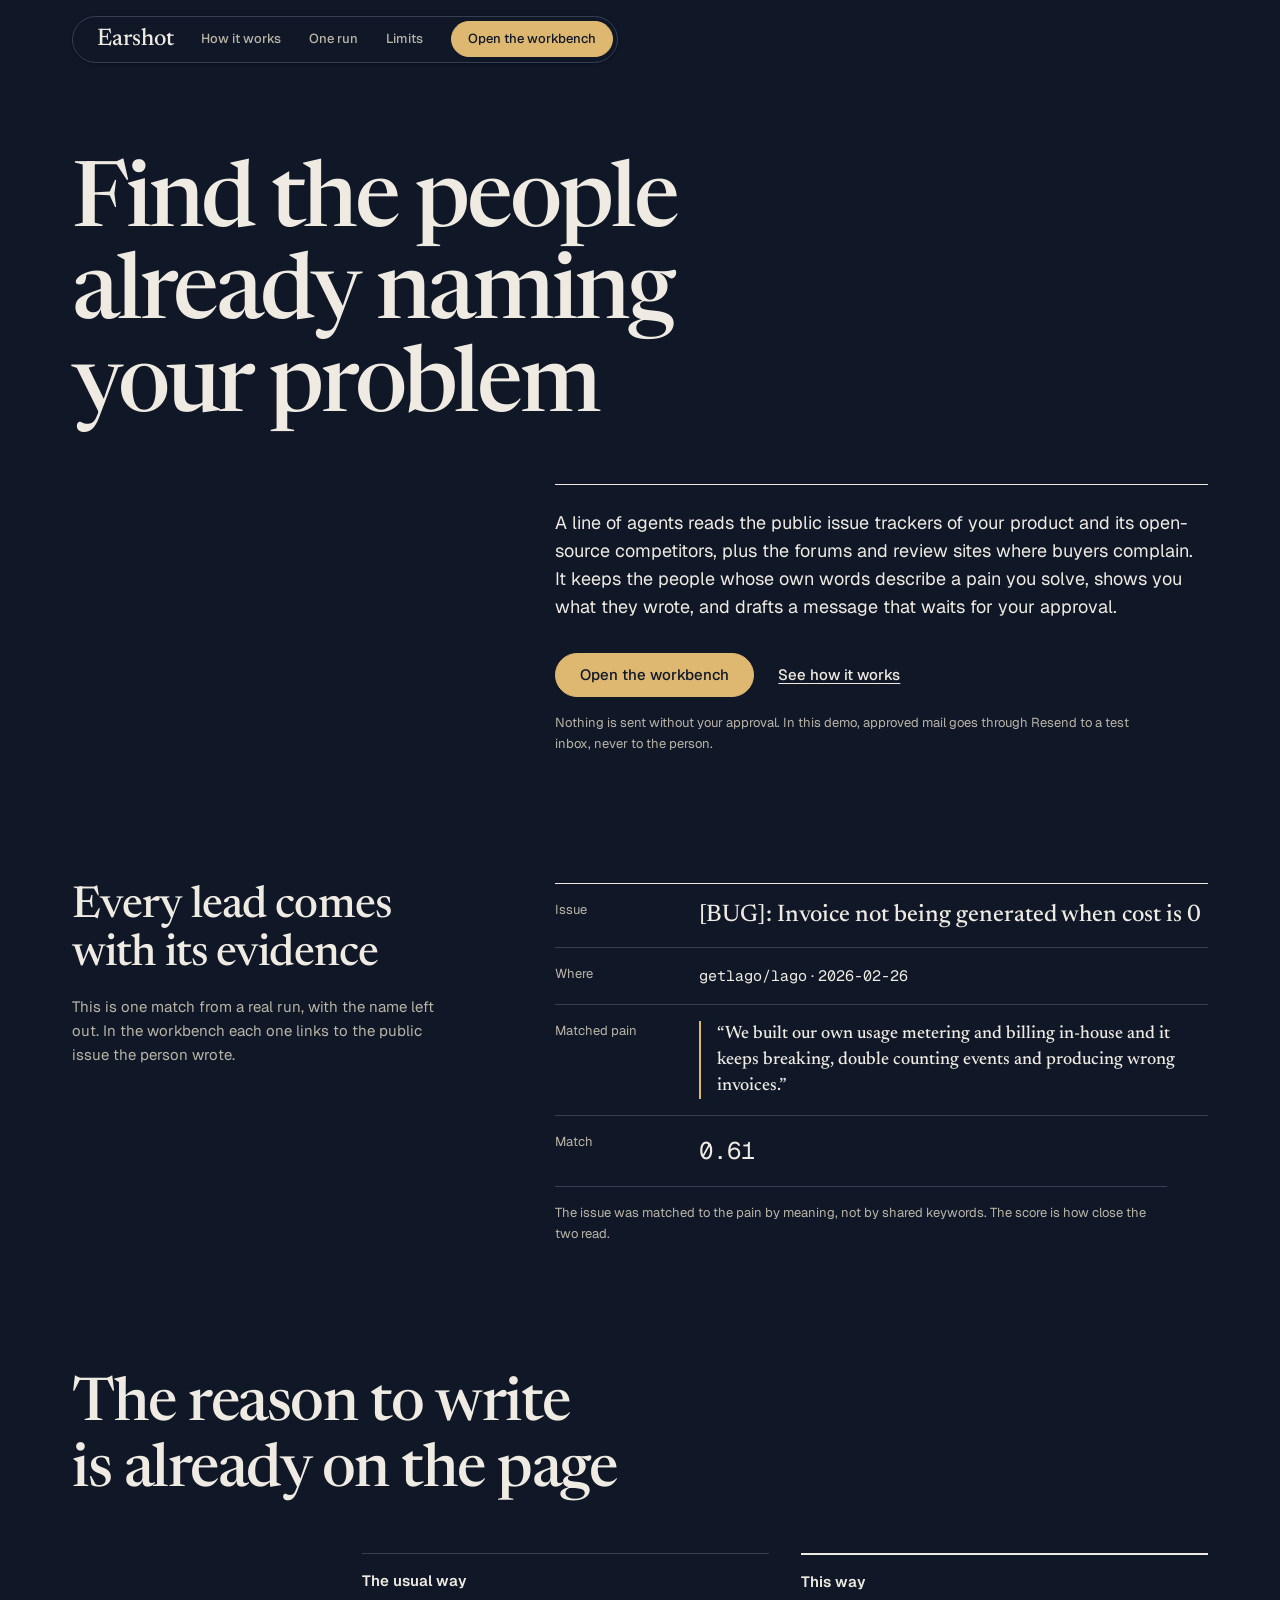
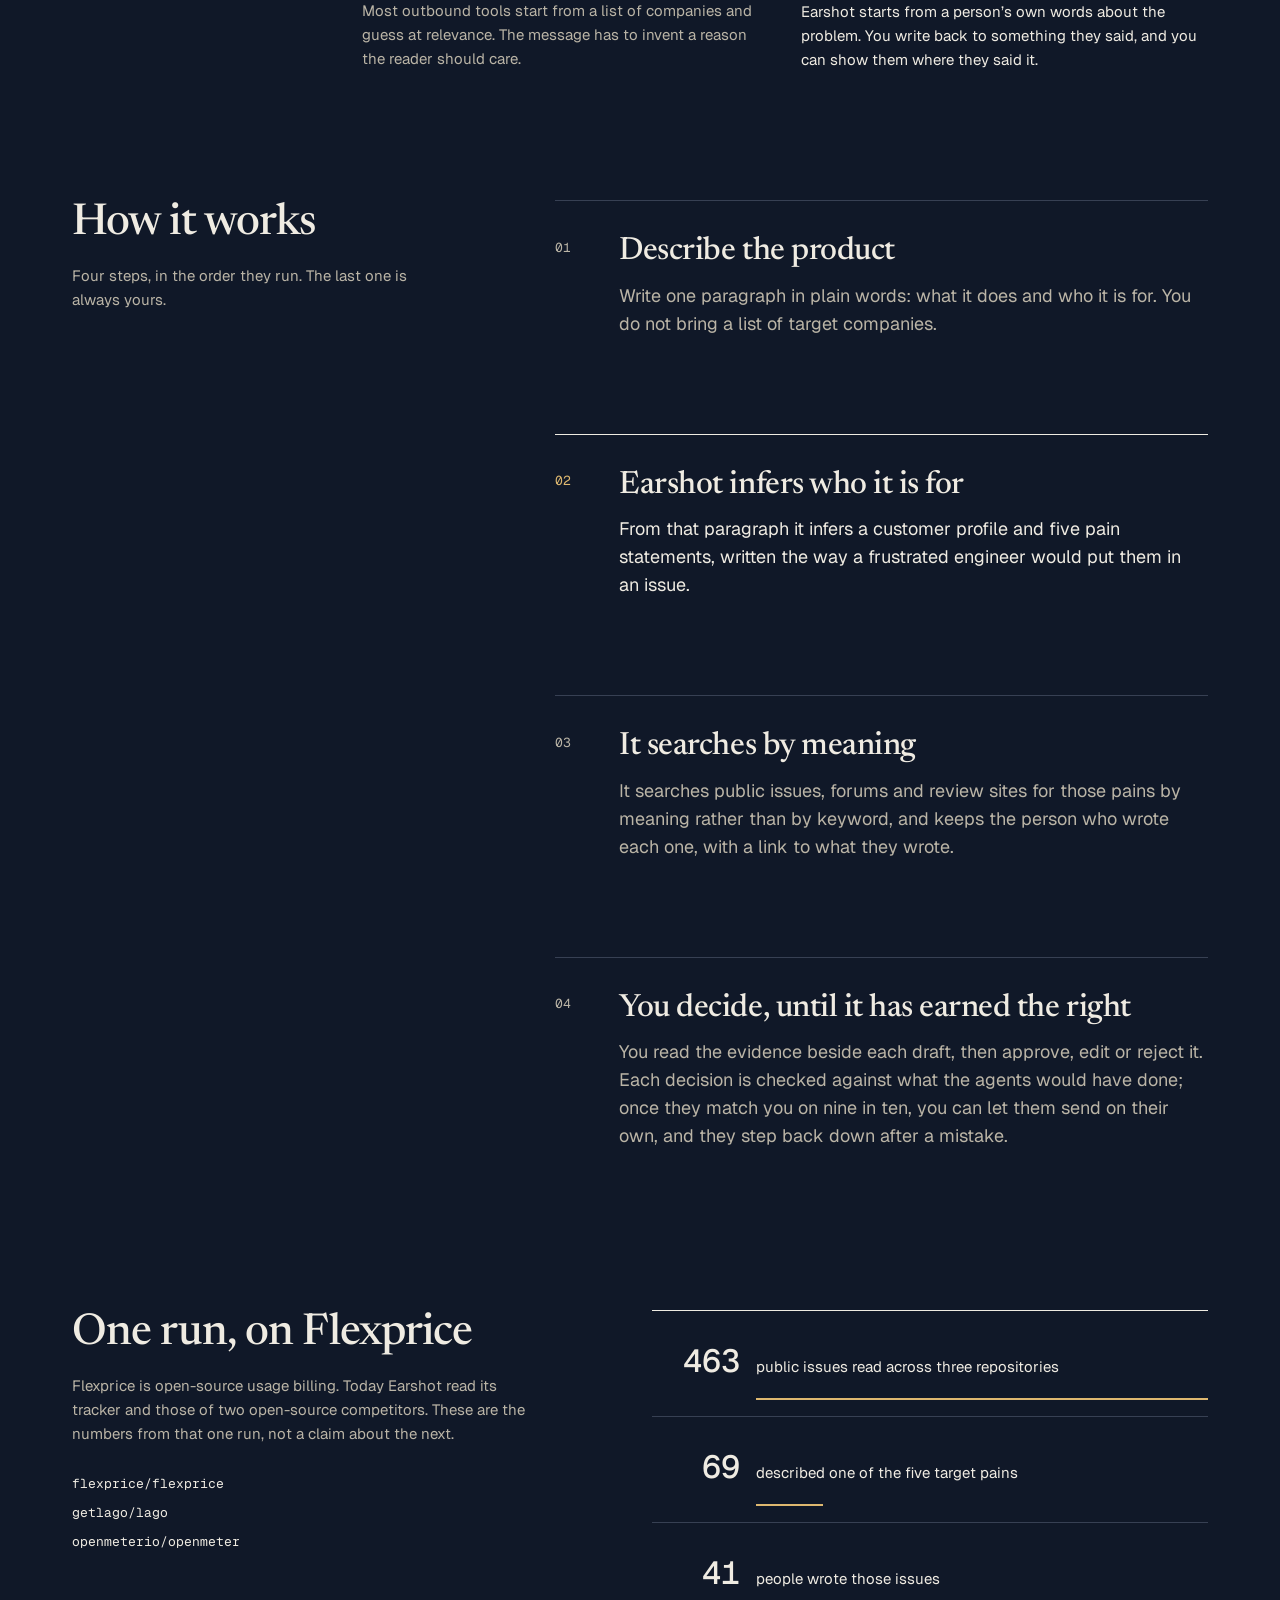
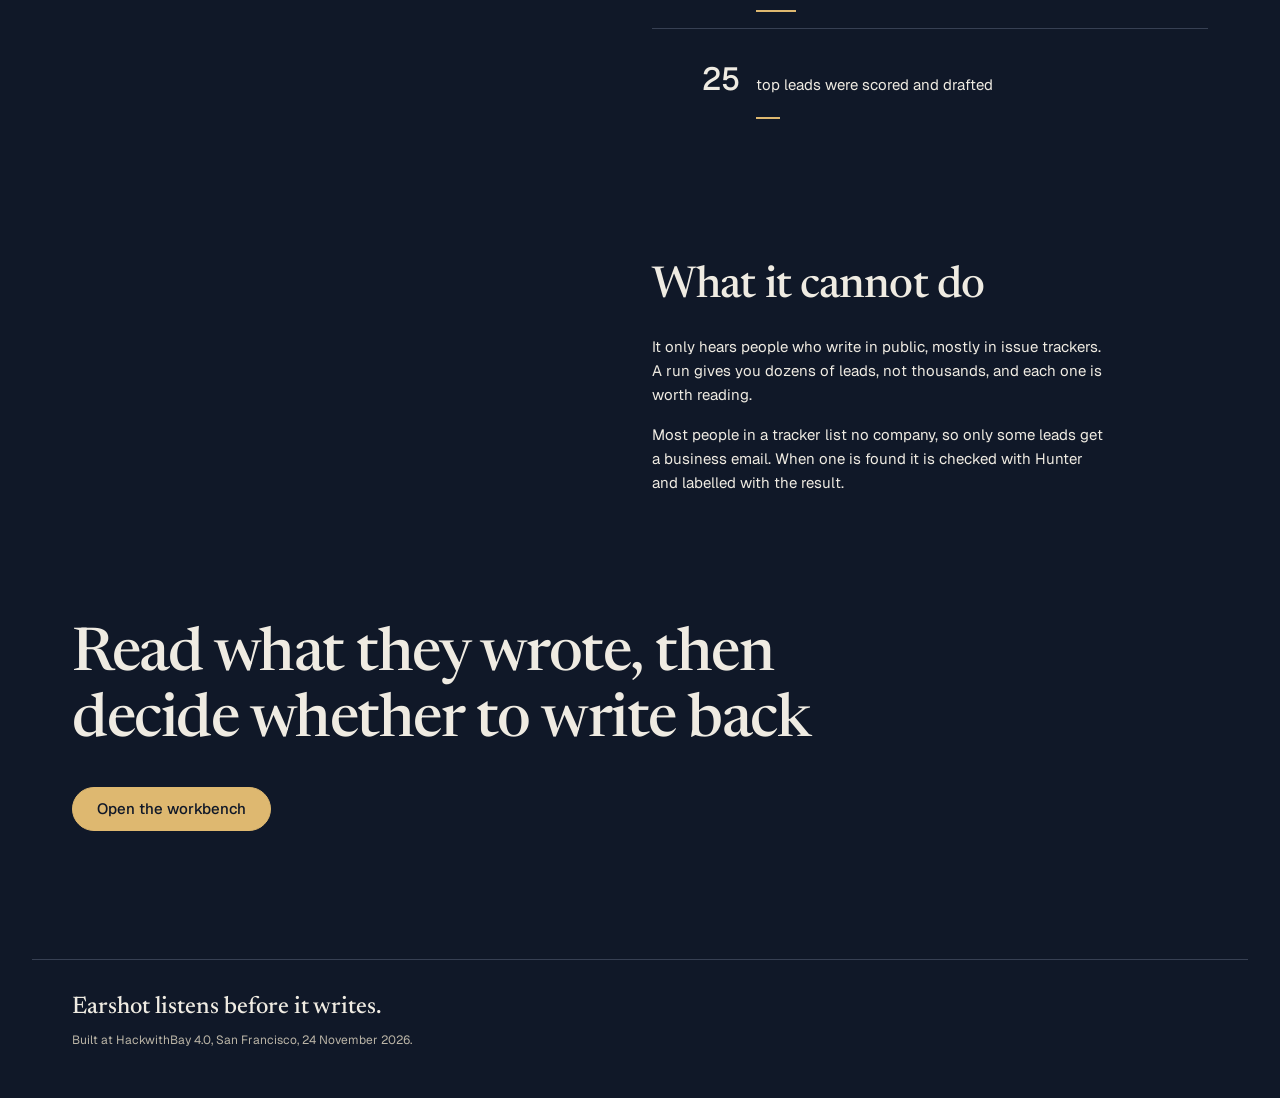
==== static/landing.html @ 787d0334 "Show who the customer is on one screen; let the Planner choose where to listen Home now answers who " ====
<!doctype html>
<html lang="en">
<head>
<meta charset="utf-8">
<meta name="viewport" content="width=device-width, initial-scale=1">
<title>Earshot · outbound that starts from what people wrote</title>
<meta name="description" content="Earshot reads public GitHub issues, forums and review sites, keeps the people describing a pain you solve, and drafts a message you approve.">
<link rel="preconnect" href="https://fonts.googleapis.com">
<link rel="preconnect" href="https://fonts.gstatic.com" crossorigin>
<link href="https://fonts.googleapis.com/css2?family=Geist:wght@400;500;600&family=Geist+Mono:wght@400;500&family=Newsreader:opsz,wght@6..72,500&display=swap" rel="stylesheet">
<link rel="stylesheet" href="/static/landing.css">
<script src="/static/landing.js" defer></script>
</head>
<body>
<a class="skip" href="#main">Skip to content</a>

<header class="nav-wrap">
  <nav class="nav" aria-label="Primary">
    <a class="wordmark" href="#top">Earshot</a>
    <ul class="nav-links">
      <li><a href="#how">How it works</a></li>
      <li><a href="#run">One run</a></li>
      <li><a href="#limits">Limits</a></li>
    </ul>
    <a class="btn btn-small" href="/app">Open the workbench</a>
  </nav>
</header>

<main id="main">
  <section class="hero" id="top" aria-labelledby="hero-title">
    <h1 id="hero-title">Find the people already naming your problem</h1>
    <div class="hero-body">
      <p class="lead">A line of agents reads the public issue trackers of your product and its open-source competitors, plus the forums and review sites where buyers complain. It keeps the people whose own words describe a pain you solve, shows you what they wrote, and drafts a message that waits for your approval.</p>
      <div class="hero-actions">
        <a class="btn" href="/app">Open the workbench</a>
        <a class="text-link" href="#how">See how it works</a>
      </div>
      <p class="fine">Nothing is sent without your approval. In this demo, approved mail goes through Resend to a test inbox, never to the person.</p>
      <p class="live" hidden><span class="live-dot" aria-hidden="true"></span><span class="live-label">Live from the workbench</span><span class="live-text"></span></p>
    </div>
  </section>

  <section class="specimen" aria-labelledby="specimen-title">
    <div class="specimen-intro">
      <h2 id="specimen-title">Every lead comes with its evidence</h2>
      <p>This is one match from a real run, with the name left out. In the workbench each one links to the public issue the person wrote.</p>
    </div>
    <figure class="evidence">
      <dl>
        <div class="ev-row">
          <dt>Issue</dt>
          <dd class="ev-title">[BUG]: Invoice not being generated when cost is 0</dd>
        </div>
        <div class="ev-row">
          <dt>Where</dt>
          <dd><span class="mono">getlago/lago</span> · <time class="mono" datetime="2026-02-26">2026-02-26</time></dd>
        </div>
        <div class="ev-row">
          <dt>Matched pain</dt>
          <dd><blockquote class="pain">“We built our own usage metering and billing in-house and it keeps breaking, double counting events and producing wrong invoices.”</blockquote></dd>
        </div>
        <div class="ev-row">
          <dt>Match</dt>
          <dd><span class="mono score">0.61</span></dd>
        </div>
      </dl>
      <figcaption>The issue was matched to the pain by meaning, not by shared keywords. The score is how close the two read.</figcaption>
    </figure>
  </section>

  <section class="why" aria-labelledby="why-title">
    <h2 id="why-title">The reason to write is already on the page</h2>
    <div class="contrast">
      <div class="contrast-item">
        <h3>The usual way</h3>
        <p>Most outbound tools start from a list of companies and guess at relevance. The message has to invent a reason the reader should care.</p>
      </div>
      <div class="contrast-item is-ours">
        <h3>This way</h3>
        <p>Earshot starts from a person’s own words about the problem. You write back to something they said, and you can show them where they said it.</p>
      </div>
    </div>
  </section>

  <section class="how" id="how" aria-labelledby="how-title">
    <div class="how-head">
      <h2 id="how-title">How it works</h2>
      <p>Four steps, in the order they run. The last one is always yours.</p>
    </div>
    <ol class="steps">
      <li class="step">
        <span class="step-num mono">01</span>
        <h3>Describe the product</h3>
        <p>Write one paragraph in plain words: what it does and who it is for. You do not bring a list of target companies.</p>
      </li>
      <li class="step">
        <span class="step-num mono">02</span>
        <h3>Earshot infers who it is for</h3>
        <p>From that paragraph it infers a customer profile and five pain statements, written the way a frustrated engineer would put them in an issue.</p>
      </li>
      <li class="step">
        <span class="step-num mono">03</span>
        <h3>It searches by meaning</h3>
        <p>It searches public issues, forums and review sites for those pains by meaning rather than by keyword, and keeps the person who wrote each one, with a link to what they wrote.</p>
      </li>
      <li class="step">
        <span class="step-num mono">04</span>
        <h3>You decide, until it has earned the right</h3>
        <p>You read the evidence beside each draft, then approve, edit or reject it. Each decision is checked against what the agents would have done; once they match you on nine in ten, you can let them send on their own, and they step back down after a mistake.</p>
      </li>
    </ol>
  </section>

  <section class="run" id="run" aria-labelledby="run-title">
    <div class="run-head">
      <h2 id="run-title">One run, on Flexprice</h2>
      <p>Flexprice is open-source usage billing. Today Earshot read its tracker and those of two open-source competitors. These are the numbers from that one run, not a claim about the next.</p>
      <ul class="repos mono" aria-label="Repositories read">
        <li>flexprice/flexprice</li>
        <li>getlago/lago</li>
        <li>openmeterio/openmeter</li>
      </ul>
    </div>
    <ol class="ledger">
      <li style="--share: 1">
        <span class="ledger-n mono">463</span>
        <span class="ledger-what">public issues read across three repositories</span>
        <span class="ledger-bar" aria-hidden="true"></span>
      </li>
      <li style="--share: 0.149">
        <span class="ledger-n mono">69</span>
        <span class="ledger-what">described one of the five target pains</span>
        <span class="ledger-bar" aria-hidden="true"></span>
      </li>
      <li style="--share: 0.0886">
        <span class="ledger-n mono">41</span>
        <span class="ledger-what">people wrote those issues</span>
        <span class="ledger-bar" aria-hidden="true"></span>
      </li>
      <li style="--share: 0.054">
        <span class="ledger-n mono">25</span>
        <span class="ledger-what">top leads were scored and drafted</span>
        <span class="ledger-bar" aria-hidden="true"></span>
      </li>
    </ol>
  </section>

  <section class="limits" id="limits" aria-labelledby="limits-title">
    <h2 id="limits-title">What it cannot do</h2>
    <div class="limits-body">
      <p>It only hears people who write in public, mostly in issue trackers. A run gives you dozens of leads, not thousands, and each one is worth reading.</p>
      <p>Most people in a tracker list no company, so only some leads get a business email. When one is found it is checked with Hunter and labelled with the result.</p>
    </div>
  </section>

  <section class="close" aria-labelledby="close-title">
    <h2 id="close-title">Read what they wrote, then decide whether to write back</h2>
    <a class="btn" href="/app">Open the workbench</a>
  </section>
</main>

<footer class="foot">
  <p class="foot-line">Earshot listens before it writes.</p>
  <p class="foot-small">Built at HackwithBay 4.0, San Francisco, <time datetime="2026-11-24">24 November 2026</time>.</p>
</footer>
</body>
</html>
---- static/landing.css ----
/* Hallmark · macrostructure: Long Document · tone: editorial-utilitarian · theme: custom (see tokens.css) · nav: N5 floating pill · footer: Ft5 statement */
@import url("tokens.css");

/* Landing-only values that tokens.css does not define */
:root {
  --text-display: clamp(2.5rem, 1.35rem + 5.4vw, 5.75rem);
  --text-3xl: clamp(1.75rem, 1.25rem + 2.2vw, 2.75rem);
  --text-4xl: clamp(2rem, 1.3rem + 3.2vw, 3.75rem);
  --space-16: 4rem;
  --space-24: 6rem;
  --space-32: 8rem;
  --gutter: clamp(1rem, 0.5rem + 2.5vw, 2.5rem);
  --page-max: 76rem;
  --measure: 68ch;
  --nav-offset: 5.5rem;
}

*, *::before, *::after { box-sizing: border-box; }
html, body { overflow-x: clip; }
html { scrollbar-color: var(--color-control) var(--color-paper); }
@media (prefers-reduced-motion: no-preference) { html { scroll-behavior: smooth; } }
body {
  margin: 0;
  background: var(--color-paper);
  color: var(--color-ink);
  font: 400 var(--text-base)/1.6 var(--font-body);
  caret-color: var(--color-accent);
  -webkit-font-smoothing: antialiased;
}
::selection { background: var(--color-gold); color: var(--color-on-accent); }
:focus-visible { outline: 2px solid var(--color-focus); outline-offset: 3px; }
h1, h2, h3, p, ul, ol, dl, dd, figure, blockquote { margin: 0; }
ul, ol { padding: 0; list-style: none; }
h1, h2, h3 { font-weight: 500; font-style: normal; overflow-wrap: break-word; text-wrap: balance; }
p { max-width: var(--measure); text-wrap: pretty; }
a { color: inherit; text-underline-offset: 0.2em; text-decoration-thickness: 1px; }
a:hover { text-decoration-thickness: 2px; }
.mono { font-family: var(--font-mono); font-variant-numeric: tabular-nums; }
section[id] { scroll-margin-top: var(--nav-offset); }

.skip {
  position: absolute; left: var(--gutter); top: -10rem; z-index: 10;
  padding: var(--space-2) var(--space-4); background: var(--color-ink); color: var(--color-paper);
  border-radius: var(--radius-pill); text-decoration: none; font-size: var(--text-sm);
}
.skip:focus { top: var(--space-4); }

/* Buttons */
.btn {
  display: inline-flex; align-items: center; justify-content: center;
  min-height: 2.75rem; padding: 0 var(--space-6);
  border: 1px solid var(--color-accent); border-radius: var(--radius-pill);
  background: var(--color-accent); color: var(--color-on-accent);
  font-size: var(--text-base); font-weight: 500; text-decoration: none; white-space: nowrap;
  transition: background-color var(--dur-short) var(--ease-out), border-color var(--dur-short) var(--ease-out);
}
.btn:hover { background: var(--color-accent-strong); border-color: var(--color-accent-strong); }
.btn-small { min-height: 2.25rem; padding: 0 var(--space-4); font-size: var(--text-sm); }
.text-link { font-weight: 500; white-space: nowrap; }

/* Navigation: floating pill */
.nav-wrap {
  position: sticky; top: var(--space-4); z-index: 5;
  max-width: var(--page-max); margin: var(--space-4) auto 0; padding: 0 var(--gutter);
}
.nav {
  display: inline-flex; align-items: center; gap: var(--space-4); max-width: 100%;
  padding: var(--space-1) var(--space-1) var(--space-1) var(--space-6);
  background: var(--color-paper); border: 1px solid var(--color-rule); border-radius: var(--radius-pill);
  box-shadow: 0 1px 3px var(--color-shadow);
}
.wordmark { font: 500 var(--text-xl)/1 var(--font-display); letter-spacing: -0.01em; text-decoration: none; white-space: nowrap; }
.nav-links { display: flex; gap: var(--space-1); }
.nav-links a {
  display: block; padding: var(--space-2) var(--space-3); border-radius: var(--radius-pill);
  font-size: var(--text-sm); font-weight: 500; color: var(--color-muted); text-decoration: none; white-space: nowrap;
  transition: background-color var(--dur-short) var(--ease-out), color var(--dur-short) var(--ease-out);
}
.nav-links a:hover { background: var(--color-paper-2); color: var(--color-ink); }

/* Page grid */
main > section {
  display: grid; grid-template-columns: repeat(12, minmax(0, 1fr)); column-gap: var(--space-6);
  max-width: var(--page-max); margin: 0 auto; padding: var(--space-32) var(--gutter) 0;
}
main > section > * { grid-column: 1 / -1; min-width: 0; }
h2 { font-family: var(--font-display); font-size: var(--text-3xl); line-height: 1.1; letter-spacing: -0.02em; }
h3 { font: 600 var(--text-base)/1.4 var(--font-body); }

/* 1. Hero: headline on the left, body pushed right underneath */
.hero { padding-top: var(--space-24); }
.hero h1 {
  grid-column: 1 / 11;
  font-family: var(--font-display); font-size: var(--text-display); line-height: 1.02; letter-spacing: -0.035em;
  max-width: 14ch;
}
.hero-body { grid-column: 6 / 13; margin-top: var(--space-12); padding-top: var(--space-6); border-top: 1px solid var(--color-ink); }
.lead { font-size: var(--text-lg); line-height: 1.55; }
.hero-actions { display: flex; flex-wrap: wrap; align-items: center; gap: var(--space-4) var(--space-6); margin-top: var(--space-8); }
.fine { margin-top: var(--space-4); font-size: var(--text-sm); color: var(--color-muted); }
/* A one-line pulse from the real workbench: the agents are working whether or not you are watching. */
.live { display: flex; flex-wrap: wrap; align-items: baseline; gap: var(--space-1) var(--space-3); margin-top: var(--space-6); padding-top: var(--space-4); border-top: 1px solid var(--color-rule); font: 400 var(--text-sm)/1.5 var(--font-mono); color: var(--color-muted); }
.live[hidden] { display: none; }
.live-dot { align-self: center; width: 0.5rem; height: 0.5rem; border-radius: 50%; background: var(--color-good); }
.live-label { color: var(--color-ink); }
.live-text { min-width: 0; transition: opacity 0.4s ease; }
.live-text.is-out { opacity: 0; }
@keyframes live-pulse { 50% { opacity: 0.35; transform: scale(0.8); } }
@media (prefers-reduced-motion: reduce) { .live-dot { animation: none; } }

/* 2. Specimen: narrow intro, evidence laid out as a labelled record */
.specimen-intro { grid-column: 1 / 5; }
.specimen-intro p { margin-top: var(--space-4); color: var(--color-muted); }
.evidence { grid-column: 6 / 13; }
.ev-row {
  display: grid; grid-template-columns: 8rem minmax(0, 1fr); gap: var(--space-4);
  padding: var(--space-4) 0; border-top: 1px solid var(--color-rule);
}
.ev-row:first-child { border-top-color: var(--color-ink); }
.ev-row dt { font-size: var(--text-sm); color: var(--color-muted); }
.ev-row dd { overflow-wrap: anywhere; }
.ev-title { font: 500 var(--text-xl)/1.3 var(--font-display); }
.pain { font: 500 var(--text-lg)/1.45 var(--font-display); padding-left: var(--space-4); border-left: 2px solid var(--color-gold); }
.score { font-size: var(--text-xl); }
.evidence figcaption { padding-top: var(--space-4); border-top: 1px solid var(--color-rule); font-size: var(--text-sm); color: var(--color-muted); max-width: var(--measure); }

/* 3. Why: wide statement, then a two-way contrast set off to the right */
.why h2 { grid-column: 1 / 10; font-size: var(--text-4xl); letter-spacing: -0.025em; }
.contrast { grid-column: 4 / 13; display: grid; grid-template-columns: repeat(2, minmax(0, 1fr)); gap: var(--space-8); margin-top: var(--space-12); }
.contrast-item { padding-top: var(--space-4); border-top: 1px solid var(--color-rule); }
.contrast-item p { margin-top: var(--space-2); color: var(--color-muted); }
.contrast-item.is-ours { border-top: 2px solid var(--color-ink); }
.contrast-item.is-ours p { color: var(--color-ink); }

/* 4. How: sticky heading on the left, steps scroll past on the right */
.how-head { grid-column: 1 / 5; align-self: start; position: sticky; top: calc(var(--nav-offset) + var(--space-8)); }
.how-head p { margin-top: var(--space-4); color: var(--color-muted); }
.steps { grid-column: 6 / 13; }
.step {
  display: grid; grid-template-columns: 3rem minmax(0, 1fr); column-gap: var(--space-4);
  padding: var(--space-8) 0 var(--space-24); border-top: 1px solid var(--color-rule);
  transition: border-color var(--dur) var(--ease-out);
}
.step:last-child { padding-bottom: var(--space-8); }
.step-num { grid-row: 1 / span 2; padding-top: 0.35em; font-size: var(--text-sm); color: var(--color-muted); transition: color var(--dur) var(--ease-out); }
.step h3 { font-family: var(--font-display); font-size: var(--text-2xl); font-weight: 500; line-height: 1.15; letter-spacing: -0.015em; }
.step p { margin-top: var(--space-3); font-size: var(--text-lg); line-height: 1.55; transition: color var(--dur) var(--ease-out); }
/* Only once landing.js runs: dim the others and mark the step in view */
.js .step p { color: var(--color-muted); }
.js .step[aria-current="step"] { border-top-color: var(--color-ink); }
.js .step[aria-current="step"] .step-num { color: var(--color-accent); }
.js .step[aria-current="step"] p { color: var(--color-ink); }

/* 5. Run: a descending ledger with proportional hairlines */
.run-head { grid-column: 1 / 6; }
.run-head p { margin-top: var(--space-4); color: var(--color-muted); }
.repos { margin-top: var(--space-6); font-size: var(--text-sm); }
.repos li { padding: var(--space-1) 0; overflow-wrap: anywhere; }
.ledger { grid-column: 7 / 13; }
.ledger li {
  display: grid; grid-template-columns: 5.5rem minmax(0, 1fr); column-gap: var(--space-4); align-items: baseline;
  padding: var(--space-6) 0 var(--space-4); border-top: 1px solid var(--color-rule);
}
.ledger li:first-child { border-top-color: var(--color-ink); }
.ledger-n { font-size: var(--text-2xl); font-weight: 500; text-align: right; }
.ledger-what { color: var(--color-ink); }
.ledger-bar {
  grid-column: 2; margin-top: var(--space-3); height: 2px; min-width: 2px;
  width: calc(var(--share) * 100%); background: var(--color-accent);
}

/* 6. Limits: switched to the right-hand side */
.limits h2 { grid-column: 7 / 13; }
.limits-body { grid-column: 7 / 12; margin-top: var(--space-6); }
.limits-body p + p { margin-top: var(--space-4); }

/* 7. Close */
.close { padding-bottom: var(--space-32); }
.close h2 { grid-column: 1 / 10; font-size: var(--text-4xl); letter-spacing: -0.025em; }
.close .btn { grid-column: 1 / -1; justify-self: start; margin-top: var(--space-8); }

/* Footer: one statement, one line of small text */
.foot {
  max-width: var(--page-max); margin: 0 auto; padding: var(--space-8) var(--gutter) var(--space-12);
  border-top: 1px solid var(--color-rule);
}
.foot-line { font: 500 var(--text-xl)/1.3 var(--font-display); }
.foot-small { margin-top: var(--space-2); font-size: var(--text-xs); color: var(--color-muted); }

@media (max-width: 60rem) {
  main > section { padding-top: var(--space-24); }
  .hero h1 { grid-column: 1 / -1; }
  .hero-body { grid-column: 3 / -1; }
  .specimen-intro, .evidence, .run-head, .ledger, .how-head, .steps,
  .why h2, .contrast, .limits h2, .limits-body, .close h2 { grid-column: 1 / -1; }
  .evidence, .ledger { margin-top: var(--space-8); }
  .how-head { position: static; margin-bottom: var(--space-8); }
  .step { padding-bottom: var(--space-12); }
  .limits h2, .limits-body { padding-left: 25%; }
}
@media (max-width: 40rem) {
  .nav-links { display: none; }
  .nav { gap: var(--space-3); padding-left: var(--space-4); }
  .wordmark { font-size: var(--text-lg); }
  main > section { padding-top: var(--space-16); }
  .hero { padding-top: var(--space-12); }
  .hero-body { grid-column: 1 / -1; }
  .contrast { grid-template-columns: minmax(0, 1fr); gap: var(--space-6); }
  .ev-row { grid-template-columns: minmax(0, 1fr); gap: var(--space-1); }
  .ledger li { grid-template-columns: 3.5rem minmax(0, 1fr); }
  .ledger-n { font-size: var(--text-xl); }
  .step { grid-template-columns: 2.25rem minmax(0, 1fr); column-gap: var(--space-3); }
  .step h3 { font-size: var(--text-xl); }
  .limits h2, .limits-body { padding-left: 0; }
}
@media (prefers-reduced-motion: reduce) {
  *, *::before, *::after { animation-duration: 0.01ms !important; transition-duration: 0.01ms !important; }
}
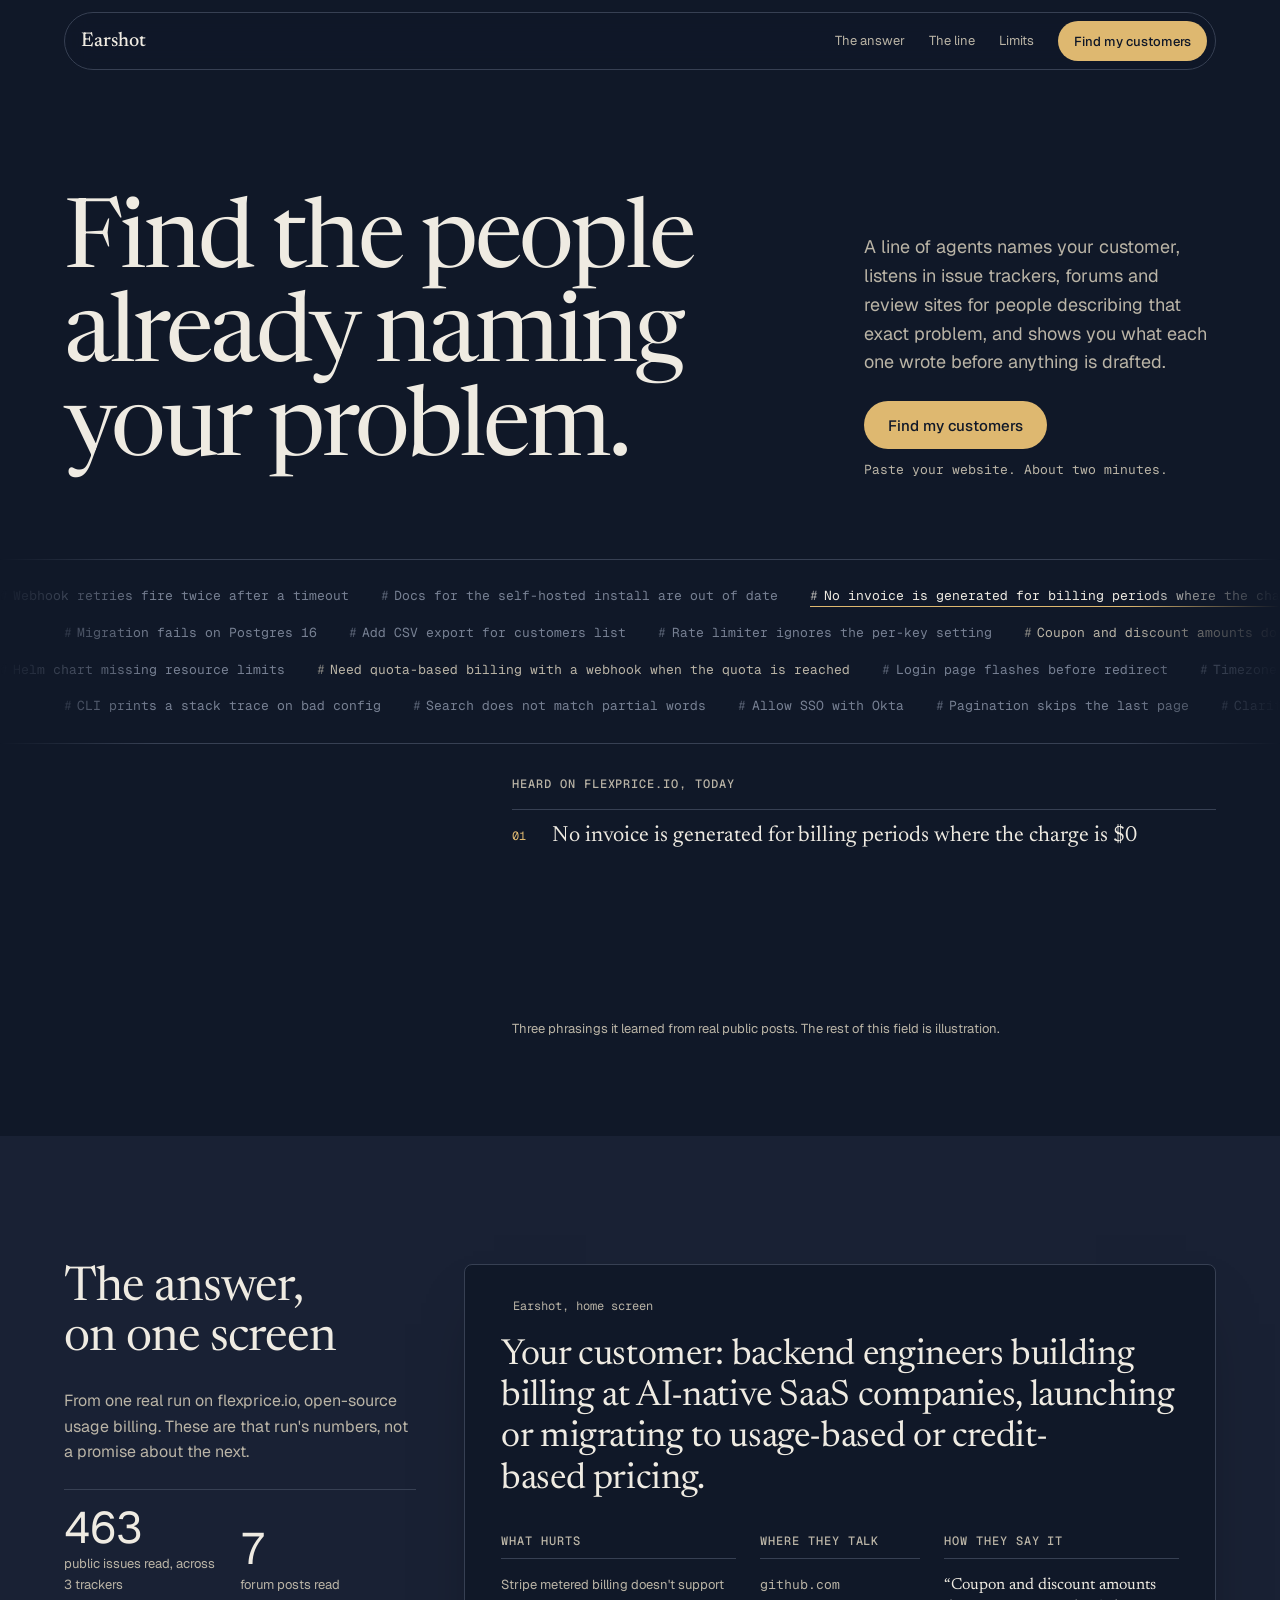
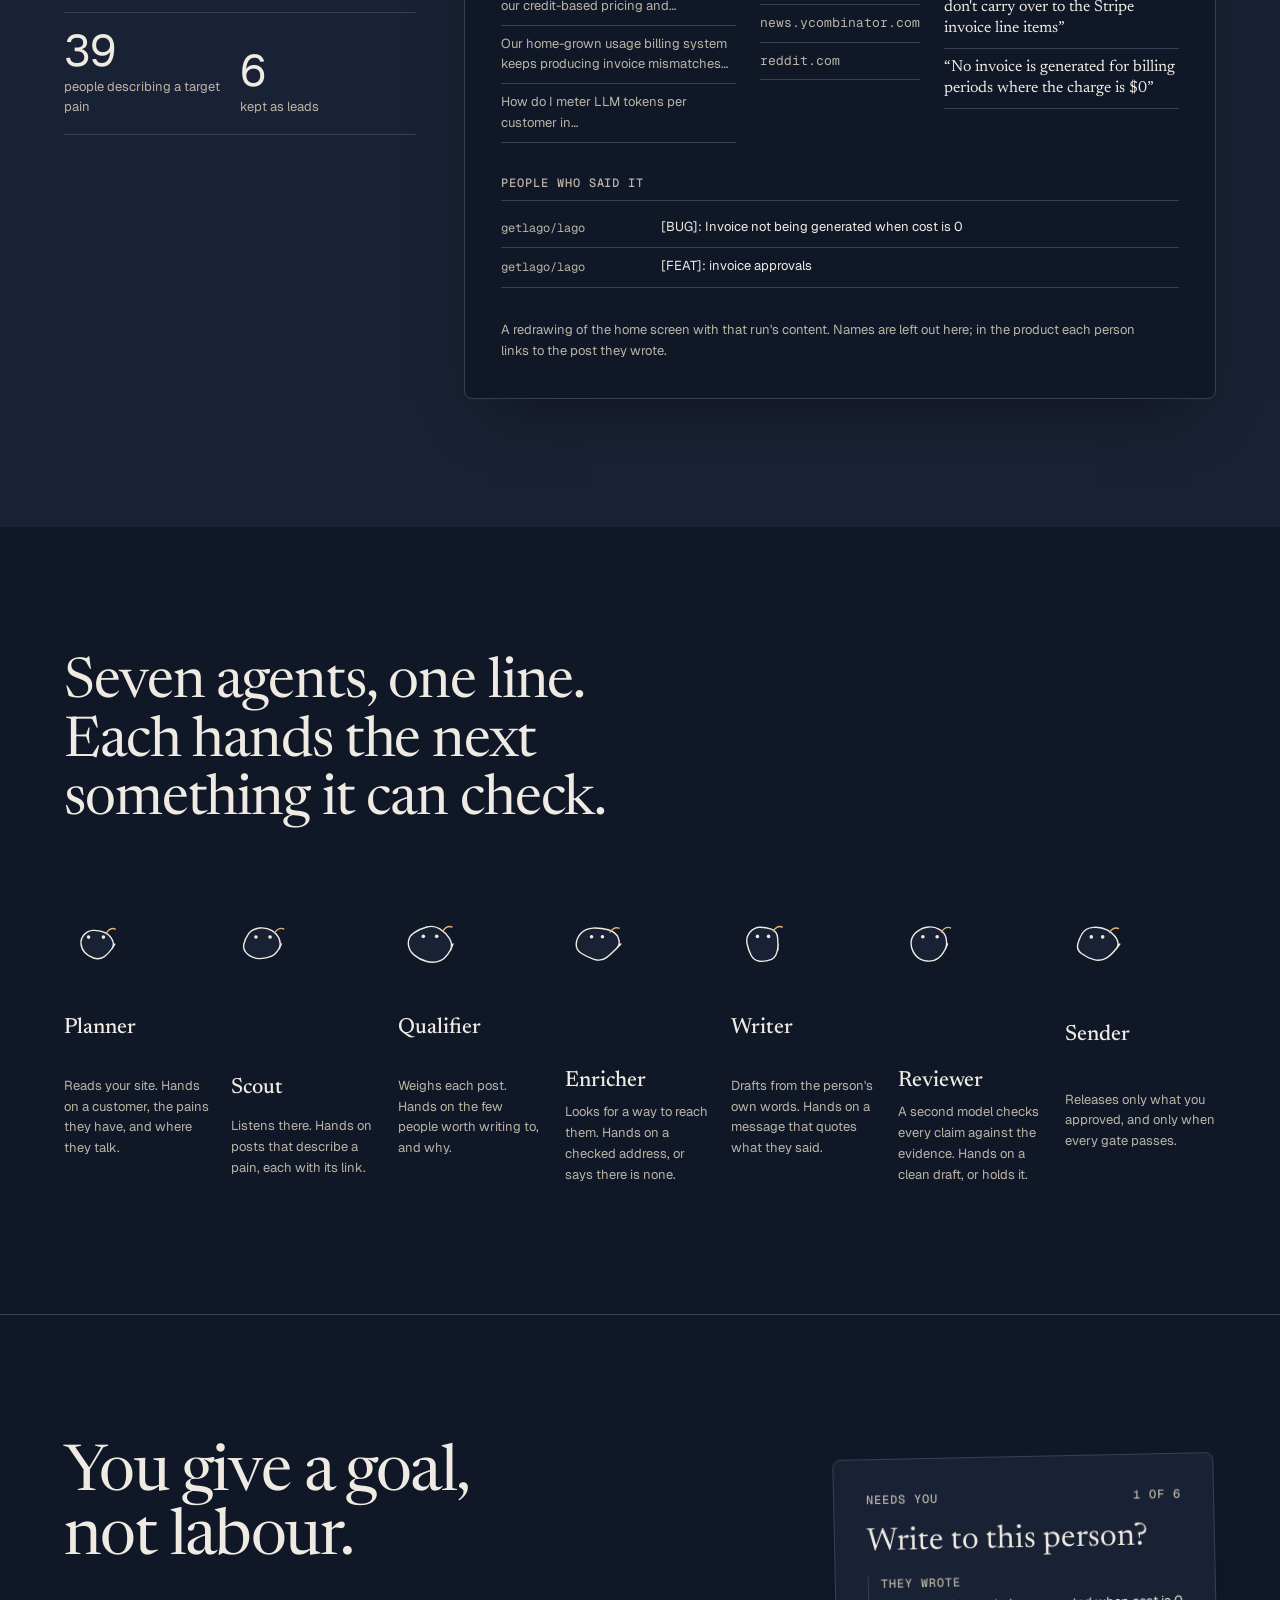
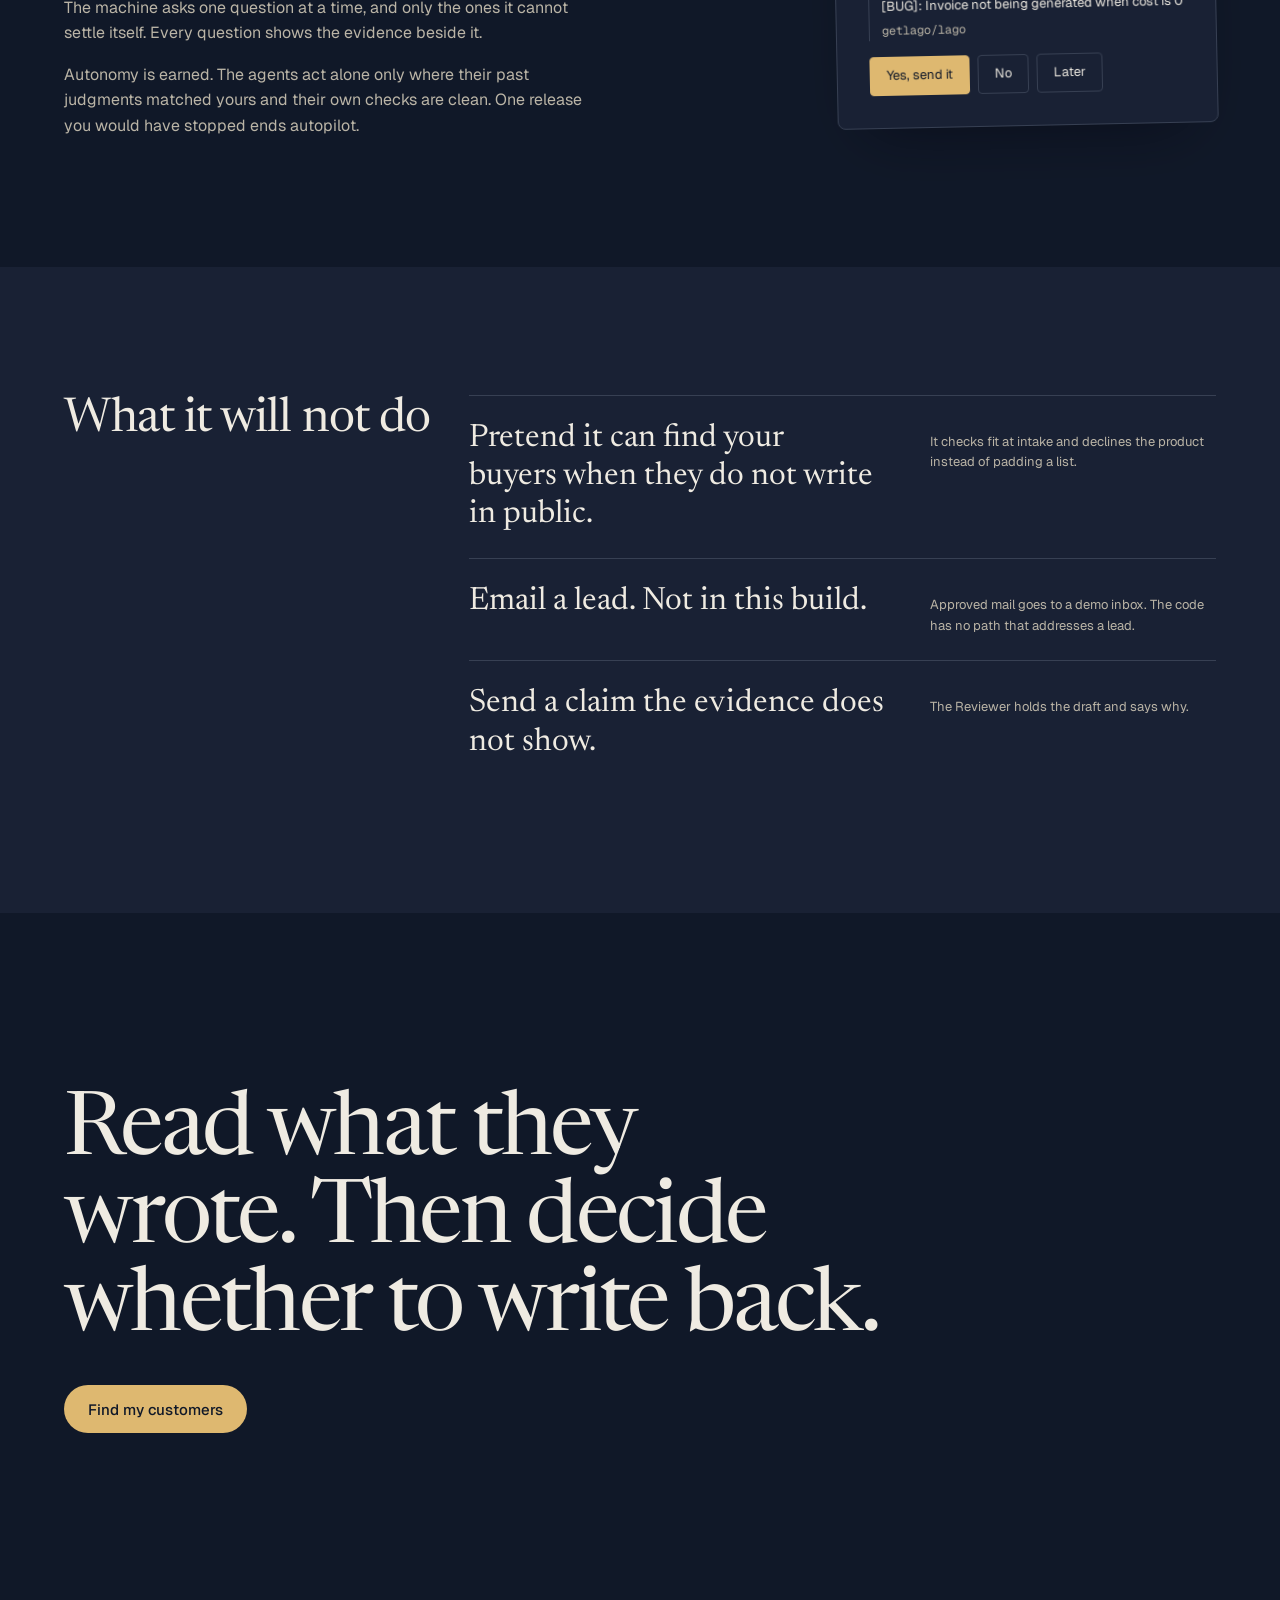
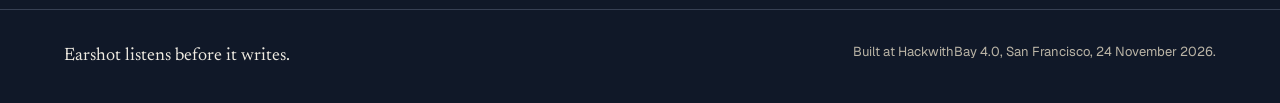
==== commit 81ad08c6: "Rebuild the first-run moments and the landing page for non-technical founders Arrival is one questio" ====
--- a/static/landing.html
+++ b/static/landing.html
@@ -4,10 +4,10 @@
 <meta charset="utf-8">
 <meta name="viewport" content="width=device-width, initial-scale=1">
 <title>Earshot · outbound that starts from what people wrote</title>
-<meta name="description" content="Earshot reads public GitHub issues, forums and review sites, keeps the people describing a pain you solve, and drafts a message you approve.">
+<meta name="description" content="Paste your website. Earshot names your customer, finds the people who described that exact problem in public, shows you what they wrote, and drafts a message you approve.">
 <link rel="preconnect" href="https://fonts.googleapis.com">
 <link rel="preconnect" href="https://fonts.gstatic.com" crossorigin>
-<link href="https://fonts.googleapis.com/css2?family=Geist:wght@400;500;600&family=Geist+Mono:wght@400;500&family=Newsreader:opsz,wght@6..72,500&display=swap" rel="stylesheet">
+<link href="https://fonts.googleapis.com/css2?family=Geist:wght@400;500;600&family=Geist+Mono:wght@400;500&family=Newsreader:opsz,wght@6..72,400;6..72,500&display=swap" rel="stylesheet">
 <link rel="stylesheet" href="/static/landing.css">
 <script src="/static/landing.js" defer></script>
 </head>
@@ -18,144 +18,141 @@
   <nav class="nav" aria-label="Primary">
     <a class="wordmark" href="#top">Earshot</a>
     <ul class="nav-links">
-      <li><a href="#how">How it works</a></li>
-      <li><a href="#run">One run</a></li>
+      <li><a href="#answer">The answer</a></li>
+      <li><a href="#line">The line</a></li>
       <li><a href="#limits">Limits</a></li>
     </ul>
-    <a class="btn btn-small" href="/app">Open the workbench</a>
+    <a class="btn btn-small" href="/app">Find my customers</a>
   </nav>
 </header>
 
 <main id="main">
   <section class="hero" id="top" aria-labelledby="hero-title">
-    <h1 id="hero-title">Find the people already naming your problem</h1>
-    <div class="hero-body">
-      <p class="lead">A line of agents reads the public issue trackers of your product and its open-source competitors, plus the forums and review sites where buyers complain. It keeps the people whose own words describe a pain you solve, shows you what they wrote, and drafts a message that waits for your approval.</p>
-      <div class="hero-actions">
-        <a class="btn" href="/app">Open the workbench</a>
-        <a class="text-link" href="#how">See how it works</a>
+    <div class="hero-copy">
+      <h1 id="hero-title">Find the people already naming your&nbsp;problem.</h1>
+      <div class="hero-side">
+        <p class="lead">A line of agents names your customer, listens in issue trackers, forums and review sites for people describing that exact problem, and shows you what each one wrote before anything is drafted.</p>
+        <div class="hero-act">
+          <a class="btn" href="/app">Find my customers</a>
+          <p class="quiet">Paste your website. About two minutes.</p>
+        </div>
       </div>
-      <p class="fine">Nothing is sent without your approval. In this demo, approved mail goes through Resend to a test inbox, never to the person.</p>
-      <p class="live" hidden><span class="live-dot" aria-hidden="true"></span><span class="live-label">Live from the workbench</span><span class="live-text"></span></p>
     </div>
+
+    <div class="field" aria-hidden="true">
+      <div class="track">
+        <span>Webhook retries fire twice after a timeout</span><span>Docs for the self-hosted install are out of date</span><span class="said" data-i="0">No invoice is generated for billing periods where the charge is $0</span><span>Dark mode toggle resets on reload</span><span>Support arm64 images</span>
+      </div>
+      <div class="track">
+        <span>Migration fails on Postgres 16</span><span>Add CSV export for customers list</span><span>Rate limiter ignores the per-key setting</span><span class="said" data-i="1">Coupon and discount amounts don't carry over to the Stripe invoice line items</span><span>Typo in the README</span>
+      </div>
+      <div class="track">
+        <span>Helm chart missing resource limits</span><span class="said" data-i="2">Need quota-based billing with a webhook when the quota is reached</span><span>Login page flashes before redirect</span><span>Timezone wrong on usage graphs</span><span>Bump the SDK version</span>
+      </div>
+      <div class="track">
+        <span>CLI prints a stack trace on bad config</span><span>Search does not match partial words</span><span>Allow SSO with Okta</span><span>Pagination skips the last page</span><span>Clarify the license for plugins</span>
+      </div>
+    </div>
+
+    <aside class="heard" aria-labelledby="heard-title">
+      <h2 id="heard-title" class="label">Heard on flexprice.io, today</h2>
+      <ol class="heard-list">
+        <li>No invoice is generated for billing periods where the charge is $0</li>
+        <li>Coupon and discount amounts don't carry over to the Stripe invoice line items</li>
+        <li>Need quota-based billing with a webhook when the quota is reached</li>
+      </ol>
+      <p class="heard-note">Three phrasings it learned from real public posts. The rest of this field is illustration.</p>
+    </aside>
   </section>
 
-  <section class="specimen" aria-labelledby="specimen-title">
-    <div class="specimen-intro">
-      <h2 id="specimen-title">Every lead comes with its evidence</h2>
-      <p>This is one match from a real run, with the name left out. In the workbench each one links to the public issue the person wrote.</p>
+  <section class="answer" id="answer" aria-labelledby="answer-title">
+    <div class="answer-head">
+      <h2 id="answer-title">The answer, on one screen</h2>
+      <p>From one real run on flexprice.io, open-source usage billing. These are that run's numbers, not a promise about the next.</p>
+      <dl class="tally">
+        <div><dt>public issues read, across 3 trackers</dt><dd class="mono">463</dd></div>
+        <div><dt>forum posts read</dt><dd class="mono">7</dd></div>
+        <div><dt>people describing a target pain</dt><dd class="mono">39</dd></div>
+        <div><dt>kept as leads</dt><dd class="mono">6</dd></div>
+      </dl>
     </div>
-    <figure class="evidence">
-      <dl>
-        <div class="ev-row">
-          <dt>Issue</dt>
-          <dd class="ev-title">[BUG]: Invoice not being generated when cost is 0</dd>
+
+    <figure class="mini">
+      <div class="mini-bar" aria-hidden="true"><b class="mono">Earshot, home screen</b></div>
+      <p class="mini-who">Your customer: backend engineers building billing at AI-native SaaS companies, launching or migrating to usage-based or credit-based pricing.</p>
+      <div class="mini-cols">
+        <div>
+          <h3 class="label">What hurts</h3>
+          <ul>
+            <li>Stripe metered billing doesn't support our credit-based pricing and…</li>
+            <li>Our home-grown usage billing system keeps producing invoice mismatches…</li>
+            <li>How do I meter LLM tokens per customer in…</li>
+          </ul>
         </div>
-        <div class="ev-row">
-          <dt>Where</dt>
-          <dd><span class="mono">getlago/lago</span> · <time class="mono" datetime="2026-02-26">2026-02-26</time></dd>
+        <div>
+          <h3 class="label">Where they talk</h3>
+          <ul class="mono">
+            <li>github.com</li>
+            <li>news.ycombinator.com</li>
+            <li>reddit.com</li>
+          </ul>
         </div>
-        <div class="ev-row">
-          <dt>Matched pain</dt>
-          <dd><blockquote class="pain">“We built our own usage metering and billing in-house and it keeps breaking, double counting events and producing wrong invoices.”</blockquote></dd>
+        <div>
+          <h3 class="label">How they say it</h3>
+          <ul class="quotes">
+            <li>“Coupon and discount amounts don't carry over to the Stripe invoice line items”</li>
+            <li>“No invoice is generated for billing periods where the charge is $0”</li>
+          </ul>
         </div>
-        <div class="ev-row">
-          <dt>Match</dt>
-          <dd><span class="mono score">0.61</span></dd>
-        </div>
-      </dl>
-      <figcaption>The issue was matched to the pain by meaning, not by shared keywords. The score is how close the two read.</figcaption>
+      </div>
+      <div class="mini-people">
+        <h3 class="label">People who said it</h3>
+        <p><span class="mono">getlago/lago</span> [BUG]: Invoice not being generated when cost is 0</p>
+        <p><span class="mono">getlago/lago</span> [FEAT]: invoice approvals</p>
+      </div>
+      <figcaption>A redrawing of the home screen with that run's content. Names are left out here; in the product each person links to the post they wrote.</figcaption>
     </figure>
   </section>
 
-  <section class="why" aria-labelledby="why-title">
-    <h2 id="why-title">The reason to write is already on the page</h2>
-    <div class="contrast">
-      <div class="contrast-item">
-        <h3>The usual way</h3>
-        <p>Most outbound tools start from a list of companies and guess at relevance. The message has to invent a reason the reader should care.</p>
-      </div>
-      <div class="contrast-item is-ours">
-        <h3>This way</h3>
-        <p>Earshot starts from a person’s own words about the problem. You write back to something they said, and you can show them where they said it.</p>
-      </div>
-    </div>
-  </section>
-
-  <section class="how" id="how" aria-labelledby="how-title">
-    <div class="how-head">
-      <h2 id="how-title">How it works</h2>
-      <p>Four steps, in the order they run. The last one is always yours.</p>
-    </div>
-    <ol class="steps">
-      <li class="step">
-        <span class="step-num mono">01</span>
-        <h3>Describe the product</h3>
-        <p>Write one paragraph in plain words: what it does and who it is for. You do not bring a list of target companies.</p>
-      </li>
-      <li class="step">
-        <span class="step-num mono">02</span>
-        <h3>Earshot infers who it is for</h3>
-        <p>From that paragraph it infers a customer profile and five pain statements, written the way a frustrated engineer would put them in an issue.</p>
-      </li>
-      <li class="step">
-        <span class="step-num mono">03</span>
-        <h3>It searches by meaning</h3>
-        <p>It searches public issues, forums and review sites for those pains by meaning rather than by keyword, and keeps the person who wrote each one, with a link to what they wrote.</p>
-      </li>
-      <li class="step">
-        <span class="step-num mono">04</span>
-        <h3>You decide, until it has earned the right</h3>
-        <p>You read the evidence beside each draft, then approve, edit or reject it. Each decision is checked against what the agents would have done; once they match you on nine in ten, you can let them send on their own, and they step back down after a mistake.</p>
-      </li>
+  <section class="line" id="line" aria-labelledby="line-title">
+    <h2 id="line-title">Seven agents, one line. Each hands the next something it can check.</h2>
+    <ol class="agents">
+      <li><span class="creature" data-seed="planner"></span><h3>Planner</h3><p>Reads your site. Hands on a customer, the pains they have, and where they talk.</p></li>
+      <li><span class="creature" data-seed="scout"></span><h3>Scout</h3><p>Listens there. Hands on posts that describe a pain, each with its link.</p></li>
+      <li><span class="creature" data-seed="qualifier"></span><h3>Qualifier</h3><p>Weighs each post. Hands on the few people worth writing to, and why.</p></li>
+      <li><span class="creature" data-seed="enricher"></span><h3>Enricher</h3><p>Looks for a way to reach them. Hands on a checked address, or says there is none.</p></li>
+      <li><span class="creature" data-seed="writer"></span><h3>Writer</h3><p>Drafts from the person's own words. Hands on a message that quotes what they said.</p></li>
+      <li><span class="creature" data-seed="reviewer"></span><h3>Reviewer</h3><p>A second model checks every claim against the evidence. Hands on a clean draft, or holds it.</p></li>
+      <li><span class="creature" data-seed="sender"></span><h3>Sender</h3><p>Releases only what you approved, and only when every gate passes.</p></li>
     </ol>
   </section>
 
-  <section class="run" id="run" aria-labelledby="run-title">
-    <div class="run-head">
-      <h2 id="run-title">One run, on Flexprice</h2>
-      <p>Flexprice is open-source usage billing. Today Earshot read its tracker and those of two open-source competitors. These are the numbers from that one run, not a claim about the next.</p>
-      <ul class="repos mono" aria-label="Repositories read">
-        <li>flexprice/flexprice</li>
-        <li>getlago/lago</li>
-        <li>openmeterio/openmeter</li>
-      </ul>
+  <section class="ask" aria-labelledby="ask-title">
+    <div class="ask-copy">
+      <h2 id="ask-title">You give a goal, not labour.</h2>
+      <p>The machine asks one question at a time, and only the ones it cannot settle itself. Every question shows the evidence beside it.</p>
+      <p>Autonomy is earned. The agents act alone only where their past judgments matched yours and their own checks are clean. One release you would have stopped ends autopilot.</p>
     </div>
-    <ol class="ledger">
-      <li style="--share: 1">
-        <span class="ledger-n mono">463</span>
-        <span class="ledger-what">public issues read across three repositories</span>
-        <span class="ledger-bar" aria-hidden="true"></span>
-      </li>
-      <li style="--share: 0.149">
-        <span class="ledger-n mono">69</span>
-        <span class="ledger-what">described one of the five target pains</span>
-        <span class="ledger-bar" aria-hidden="true"></span>
-      </li>
-      <li style="--share: 0.0886">
-        <span class="ledger-n mono">41</span>
-        <span class="ledger-what">people wrote those issues</span>
-        <span class="ledger-bar" aria-hidden="true"></span>
-      </li>
-      <li style="--share: 0.054">
-        <span class="ledger-n mono">25</span>
-        <span class="ledger-what">top leads were scored and drafted</span>
-        <span class="ledger-bar" aria-hidden="true"></span>
-      </li>
+    <figure class="question" aria-label="A question as Earshot asks it">
+      <p class="label">Needs you <span class="mono">1 of 6</span></p>
+      <p class="q">Write to this person?</p>
+      <p class="q-said"><span class="label">They wrote</span> [BUG]: Invoice not being generated when cost is 0 <span class="mono">getlago/lago</span></p>
+      <div class="q-actions" aria-hidden="true"><span class="q-yes">Yes, send it</span><span>No</span><span>Later</span></div>
+    </figure>
+  </section>
+
+  <section class="limits" id="limits" aria-labelledby="limits-title">
+    <h2 id="limits-title">What it will not do</h2>
+    <ol class="nots">
+      <li><p class="not">Pretend it can find your buyers when they do not write in public.</p><p class="why">It checks fit at intake and declines the product instead of padding a list.</p></li>
+      <li><p class="not">Email a lead. Not in this build.</p><p class="why">Approved mail goes to a demo inbox. The code has no path that addresses a lead.</p></li>
+      <li><p class="not">Send a claim the evidence does not show.</p><p class="why">The Reviewer holds the draft and says why.</p></li>
     </ol>
   </section>
 
-  <section class="limits" id="limits" aria-labelledby="limits-title">
-    <h2 id="limits-title">What it cannot do</h2>
-    <div class="limits-body">
-      <p>It only hears people who write in public, mostly in issue trackers. A run gives you dozens of leads, not thousands, and each one is worth reading.</p>
-      <p>Most people in a tracker list no company, so only some leads get a business email. When one is found it is checked with Hunter and labelled with the result.</p>
-    </div>
-  </section>
-
   <section class="close" aria-labelledby="close-title">
-    <h2 id="close-title">Read what they wrote, then decide whether to write back</h2>
-    <a class="btn" href="/app">Open the workbench</a>
+    <h2 id="close-title">Read what they wrote. Then decide whether to write back.</h2>
+    <a class="btn" href="/app">Find my customers</a>
   </section>
 </main>
 
--- a/static/landing.css
+++ b/static/landing.css
@@ -1,218 +1,232 @@
-/* Hallmark · macrostructure: Long Document · tone: editorial-utilitarian · theme: custom (see tokens.css) · nav: N5 floating pill · footer: Ft5 statement */
-@import url("tokens.css");
-
-/* Landing-only values that tokens.css does not define */
-:root {
-  --text-display: clamp(2.5rem, 1.35rem + 5.4vw, 5.75rem);
-  --text-3xl: clamp(1.75rem, 1.25rem + 2.2vw, 2.75rem);
-  --text-4xl: clamp(2rem, 1.3rem + 3.2vw, 3.75rem);
-  --space-16: 4rem;
-  --space-24: 6rem;
-  --space-32: 8rem;
-  --gutter: clamp(1rem, 0.5rem + 2.5vw, 2.5rem);
-  --page-max: 76rem;
-  --measure: 68ch;
-  --nav-offset: 5.5rem;
-}
+@import url("/static/tokens.css");
 
 *, *::before, *::after { box-sizing: border-box; }
-html, body { overflow-x: clip; }
-html { scrollbar-color: var(--color-control) var(--color-paper); }
-@media (prefers-reduced-motion: no-preference) { html { scroll-behavior: smooth; } }
+html { scroll-behavior: smooth; scroll-padding-top: 5rem; }
 body {
   margin: 0;
   background: var(--color-paper);
   color: var(--color-ink);
-  font: 400 var(--text-base)/1.6 var(--font-body);
-  caret-color: var(--color-accent);
+  font: 400 1rem/1.6 var(--font-body);
   -webkit-font-smoothing: antialiased;
-}
-::selection { background: var(--color-gold); color: var(--color-on-accent); }
-:focus-visible { outline: 2px solid var(--color-focus); outline-offset: 3px; }
-h1, h2, h3, p, ul, ol, dl, dd, figure, blockquote { margin: 0; }
-ul, ol { padding: 0; list-style: none; }
-h1, h2, h3 { font-weight: 500; font-style: normal; overflow-wrap: break-word; text-wrap: balance; }
-p { max-width: var(--measure); text-wrap: pretty; }
+  overflow-x: hidden;
+}
+::selection { background: var(--color-accent); color: var(--color-on-accent); }
+h1, h2, h3 { margin: 0; font-weight: 500; font-style: normal; text-wrap: balance; }
+p { margin: 0; text-wrap: pretty; }
+ul, ol { margin: 0; padding: 0; list-style: none; }
 a { color: inherit; text-underline-offset: 0.2em; text-decoration-thickness: 1px; }
-a:hover { text-decoration-thickness: 2px; }
+:focus-visible { outline: 2px solid var(--color-focus); outline-offset: 3px; border-radius: var(--radius-sm); }
 .mono { font-family: var(--font-mono); font-variant-numeric: tabular-nums; }
-section[id] { scroll-margin-top: var(--nav-offset); }
-
-.skip {
-  position: absolute; left: var(--gutter); top: -10rem; z-index: 10;
-  padding: var(--space-2) var(--space-4); background: var(--color-ink); color: var(--color-paper);
-  border-radius: var(--radius-pill); text-decoration: none; font-size: var(--text-sm);
-}
+.label {
+  font: 500 var(--text-xs)/1.4 var(--font-mono);
+  letter-spacing: 0.08em;
+  text-transform: uppercase;
+  color: var(--color-muted);
+}
+
+.skip { position: absolute; left: var(--space-4); top: -4rem; z-index: 20; padding: var(--space-2) var(--space-4); background: var(--color-accent); color: var(--color-on-accent); }
 .skip:focus { top: var(--space-4); }
 
-/* Buttons */
 .btn {
-  display: inline-flex; align-items: center; justify-content: center;
-  min-height: 2.75rem; padding: 0 var(--space-6);
-  border: 1px solid var(--color-accent); border-radius: var(--radius-pill);
+  display: inline-flex; align-items: center; min-height: 48px;
+  padding: 0 var(--space-6);
   background: var(--color-accent); color: var(--color-on-accent);
-  font-size: var(--text-base); font-weight: 500; text-decoration: none; white-space: nowrap;
-  transition: background-color var(--dur-short) var(--ease-out), border-color var(--dur-short) var(--ease-out);
-}
-.btn:hover { background: var(--color-accent-strong); border-color: var(--color-accent-strong); }
-.btn-small { min-height: 2.25rem; padding: 0 var(--space-4); font-size: var(--text-sm); }
-.text-link { font-weight: 500; white-space: nowrap; }
-
-/* Navigation: floating pill */
-.nav-wrap {
-  position: sticky; top: var(--space-4); z-index: 5;
-  max-width: var(--page-max); margin: var(--space-4) auto 0; padding: 0 var(--gutter);
-}
+  font: 500 var(--text-base)/1 var(--font-body);
+  text-decoration: none; border-radius: var(--radius-pill);
+  transition: background var(--dur-short) var(--ease-out), transform var(--dur-short) var(--ease-out);
+}
+.btn:hover { background: var(--color-accent-strong); }
+.btn:active { transform: scale(0.98); }
+.btn-small { min-height: 40px; padding: 0 var(--space-4); font-size: var(--text-sm); }
+
+/* ---- nav: a thin floating rail that keeps out of the way ---- */
+.nav-wrap { position: sticky; top: 0; z-index: 10; padding: var(--space-3) var(--space-4); }
 .nav {
-  display: inline-flex; align-items: center; gap: var(--space-4); max-width: 100%;
-  padding: var(--space-1) var(--space-1) var(--space-1) var(--space-6);
-  background: var(--color-paper); border: 1px solid var(--color-rule); border-radius: var(--radius-pill);
-  box-shadow: 0 1px 3px var(--color-shadow);
-}
-.wordmark { font: 500 var(--text-xl)/1 var(--font-display); letter-spacing: -0.01em; text-decoration: none; white-space: nowrap; }
-.nav-links { display: flex; gap: var(--space-1); }
-.nav-links a {
-  display: block; padding: var(--space-2) var(--space-3); border-radius: var(--radius-pill);
-  font-size: var(--text-sm); font-weight: 500; color: var(--color-muted); text-decoration: none; white-space: nowrap;
-  transition: background-color var(--dur-short) var(--ease-out), color var(--dur-short) var(--ease-out);
-}
-.nav-links a:hover { background: var(--color-paper-2); color: var(--color-ink); }
-
-/* Page grid */
-main > section {
-  display: grid; grid-template-columns: repeat(12, minmax(0, 1fr)); column-gap: var(--space-6);
-  max-width: var(--page-max); margin: 0 auto; padding: var(--space-32) var(--gutter) 0;
-}
-main > section > * { grid-column: 1 / -1; min-width: 0; }
-h2 { font-family: var(--font-display); font-size: var(--text-3xl); line-height: 1.1; letter-spacing: -0.02em; }
-h3 { font: 600 var(--text-base)/1.4 var(--font-body); }
-
-/* 1. Hero: headline on the left, body pushed right underneath */
-.hero { padding-top: var(--space-24); }
+  max-width: 72rem; margin: 0 auto;
+  display: flex; align-items: center; gap: var(--space-6);
+  padding: var(--space-2) var(--space-2) var(--space-2) var(--space-4);
+  background: color-mix(in oklch, var(--color-paper) 85%, transparent);
+  backdrop-filter: blur(10px);
+  border: 1px solid var(--color-rule); border-radius: var(--radius-pill);
+}
+.wordmark { font: 500 1.25rem/1 var(--font-display); text-decoration: none; }
+.nav-links { display: flex; gap: var(--space-6); margin-left: auto; font-size: var(--text-sm); color: var(--color-muted); }
+.nav-links a { text-decoration: none; }
+.nav-links a:hover { color: var(--color-ink); }
+@media (max-width: 720px) { .nav-links { display: none; } .nav .btn { margin-left: auto; } }
+
+.wrap, section { padding-inline: max(1rem, calc((100vw - 72rem) / 2)); }
+
+/* ---- hero ---- */
+.hero { padding-top: clamp(3rem, 9vw, 7.5rem); padding-bottom: clamp(3rem, 8vw, 6rem); position: relative; }
+.hero-copy { display: grid; gap: var(--space-8); }
 .hero h1 {
-  grid-column: 1 / 11;
-  font-family: var(--font-display); font-size: var(--text-display); line-height: 1.02; letter-spacing: -0.035em;
-  max-width: 14ch;
-}
-.hero-body { grid-column: 6 / 13; margin-top: var(--space-12); padding-top: var(--space-6); border-top: 1px solid var(--color-ink); }
-.lead { font-size: var(--text-lg); line-height: 1.55; }
-.hero-actions { display: flex; flex-wrap: wrap; align-items: center; gap: var(--space-4) var(--space-6); margin-top: var(--space-8); }
-.fine { margin-top: var(--space-4); font-size: var(--text-sm); color: var(--color-muted); }
-/* A one-line pulse from the real workbench: the agents are working whether or not you are watching. */
-.live { display: flex; flex-wrap: wrap; align-items: baseline; gap: var(--space-1) var(--space-3); margin-top: var(--space-6); padding-top: var(--space-4); border-top: 1px solid var(--color-rule); font: 400 var(--text-sm)/1.5 var(--font-mono); color: var(--color-muted); }
-.live[hidden] { display: none; }
-.live-dot { align-self: center; width: 0.5rem; height: 0.5rem; border-radius: 50%; background: var(--color-good); }
-.live-label { color: var(--color-ink); }
-.live-text { min-width: 0; transition: opacity 0.4s ease; }
-.live-text.is-out { opacity: 0; }
-@keyframes live-pulse { 50% { opacity: 0.35; transform: scale(0.8); } }
-@media (prefers-reduced-motion: reduce) { .live-dot { animation: none; } }
-
-/* 2. Specimen: narrow intro, evidence laid out as a labelled record */
-.specimen-intro { grid-column: 1 / 5; }
-.specimen-intro p { margin-top: var(--space-4); color: var(--color-muted); }
-.evidence { grid-column: 6 / 13; }
-.ev-row {
-  display: grid; grid-template-columns: 8rem minmax(0, 1fr); gap: var(--space-4);
-  padding: var(--space-4) 0; border-top: 1px solid var(--color-rule);
-}
-.ev-row:first-child { border-top-color: var(--color-ink); }
-.ev-row dt { font-size: var(--text-sm); color: var(--color-muted); }
-.ev-row dd { overflow-wrap: anywhere; }
-.ev-title { font: 500 var(--text-xl)/1.3 var(--font-display); }
-.pain { font: 500 var(--text-lg)/1.45 var(--font-display); padding-left: var(--space-4); border-left: 2px solid var(--color-gold); }
-.score { font-size: var(--text-xl); }
-.evidence figcaption { padding-top: var(--space-4); border-top: 1px solid var(--color-rule); font-size: var(--text-sm); color: var(--color-muted); max-width: var(--measure); }
-
-/* 3. Why: wide statement, then a two-way contrast set off to the right */
-.why h2 { grid-column: 1 / 10; font-size: var(--text-4xl); letter-spacing: -0.025em; }
-.contrast { grid-column: 4 / 13; display: grid; grid-template-columns: repeat(2, minmax(0, 1fr)); gap: var(--space-8); margin-top: var(--space-12); }
-.contrast-item { padding-top: var(--space-4); border-top: 1px solid var(--color-rule); }
-.contrast-item p { margin-top: var(--space-2); color: var(--color-muted); }
-.contrast-item.is-ours { border-top: 2px solid var(--color-ink); }
-.contrast-item.is-ours p { color: var(--color-ink); }
-
-/* 4. How: sticky heading on the left, steps scroll past on the right */
-.how-head { grid-column: 1 / 5; align-self: start; position: sticky; top: calc(var(--nav-offset) + var(--space-8)); }
-.how-head p { margin-top: var(--space-4); color: var(--color-muted); }
-.steps { grid-column: 6 / 13; }
-.step {
-  display: grid; grid-template-columns: 3rem minmax(0, 1fr); column-gap: var(--space-4);
-  padding: var(--space-8) 0 var(--space-24); border-top: 1px solid var(--color-rule);
-  transition: border-color var(--dur) var(--ease-out);
-}
-.step:last-child { padding-bottom: var(--space-8); }
-.step-num { grid-row: 1 / span 2; padding-top: 0.35em; font-size: var(--text-sm); color: var(--color-muted); transition: color var(--dur) var(--ease-out); }
-.step h3 { font-family: var(--font-display); font-size: var(--text-2xl); font-weight: 500; line-height: 1.15; letter-spacing: -0.015em; }
-.step p { margin-top: var(--space-3); font-size: var(--text-lg); line-height: 1.55; transition: color var(--dur) var(--ease-out); }
-/* Only once landing.js runs: dim the others and mark the step in view */
-.js .step p { color: var(--color-muted); }
-.js .step[aria-current="step"] { border-top-color: var(--color-ink); }
-.js .step[aria-current="step"] .step-num { color: var(--color-accent); }
-.js .step[aria-current="step"] p { color: var(--color-ink); }
-
-/* 5. Run: a descending ledger with proportional hairlines */
-.run-head { grid-column: 1 / 6; }
-.run-head p { margin-top: var(--space-4); color: var(--color-muted); }
-.repos { margin-top: var(--space-6); font-size: var(--text-sm); }
-.repos li { padding: var(--space-1) 0; overflow-wrap: anywhere; }
-.ledger { grid-column: 7 / 13; }
-.ledger li {
-  display: grid; grid-template-columns: 5.5rem minmax(0, 1fr); column-gap: var(--space-4); align-items: baseline;
-  padding: var(--space-6) 0 var(--space-4); border-top: 1px solid var(--color-rule);
-}
-.ledger li:first-child { border-top-color: var(--color-ink); }
-.ledger-n { font-size: var(--text-2xl); font-weight: 500; text-align: right; }
-.ledger-what { color: var(--color-ink); }
-.ledger-bar {
-  grid-column: 2; margin-top: var(--space-3); height: 2px; min-width: 2px;
-  width: calc(var(--share) * 100%); background: var(--color-accent);
-}
-
-/* 6. Limits: switched to the right-hand side */
-.limits h2 { grid-column: 7 / 13; }
-.limits-body { grid-column: 7 / 12; margin-top: var(--space-6); }
-.limits-body p + p { margin-top: var(--space-4); }
-
-/* 7. Close */
-.close { padding-bottom: var(--space-32); }
-.close h2 { grid-column: 1 / 10; font-size: var(--text-4xl); letter-spacing: -0.025em; }
-.close .btn { grid-column: 1 / -1; justify-self: start; margin-top: var(--space-8); }
-
-/* Footer: one statement, one line of small text */
-.foot {
-  max-width: var(--page-max); margin: 0 auto; padding: var(--space-8) var(--gutter) var(--space-12);
+  font: 400 clamp(2.75rem, 8.4vw, 6rem)/0.98 var(--font-display);
+  letter-spacing: -0.03em;
+  max-width: 13ch;
+}
+.hero-side { display: grid; gap: var(--space-6); justify-items: start; max-width: 30rem; }
+.lead { font-size: 1.125rem; color: var(--color-muted); }
+.hero-act { display: flex; flex-wrap: wrap; align-items: center; gap: var(--space-3) var(--space-4); }
+.quiet { font: 400 var(--text-sm)/1.4 var(--font-mono); color: var(--color-muted); }
+@media (min-width: 960px) {
+  .hero-copy { grid-template-columns: 1fr 22rem; align-items: end; }
+}
+
+/* the field: public posts drifting past, a few of them heard */
+.field {
+  margin: clamp(3rem, 7vw, 5rem) calc(-1 * max(1rem, (100vw - 72rem) / 2)) 0;
+  display: grid; gap: var(--space-3);
+  overflow: hidden;
+  mask-image: linear-gradient(90deg, transparent, #000 12%, #000 88%, transparent);
+  border-block: 1px solid var(--color-rule);
+  padding-block: var(--space-6);
+}
+.track { display: flex; gap: var(--space-8); width: max-content; white-space: nowrap; font: 400 var(--text-sm)/1.9 var(--font-mono); color: var(--color-control); }
+.track:nth-child(even) { padding-left: 14rem; }
+.track span { position: relative; transition: color 600ms var(--ease-out); }
+.track span::before { content: "#"; margin-right: 0.4em; opacity: 0.6; }
+.track .said { color: var(--color-muted); }
+.track .said.is-heard { color: var(--color-ink); }
+.track .said::after {
+  content: ""; position: absolute; left: 0; right: 0; bottom: 0.1em; height: 1px;
+  background: var(--color-accent); transform: scaleX(0); transform-origin: left;
+  transition: transform 900ms var(--ease-out);
+}
+.track .said.is-heard::after { transform: scaleX(1); }
+.track { will-change: transform; }
+
+.heard { margin-top: var(--space-8); display: grid; gap: var(--space-4); max-width: 44rem; margin-left: auto; }
+.heard-list { counter-reset: h; display: grid; }
+.heard-list li {
+  counter-increment: h;
+  display: grid; grid-template-columns: 2.5rem 1fr; padding: var(--space-3) 0;
   border-top: 1px solid var(--color-rule);
-}
-.foot-line { font: 500 var(--text-xl)/1.3 var(--font-display); }
-.foot-small { margin-top: var(--space-2); font-size: var(--text-xs); color: var(--color-muted); }
-
-@media (max-width: 60rem) {
-  main > section { padding-top: var(--space-24); }
-  .hero h1 { grid-column: 1 / -1; }
-  .hero-body { grid-column: 3 / -1; }
-  .specimen-intro, .evidence, .run-head, .ledger, .how-head, .steps,
-  .why h2, .contrast, .limits h2, .limits-body, .close h2 { grid-column: 1 / -1; }
-  .evidence, .ledger { margin-top: var(--space-8); }
-  .how-head { position: static; margin-bottom: var(--space-8); }
-  .step { padding-bottom: var(--space-12); }
-  .limits h2, .limits-body { padding-left: 25%; }
-}
-@media (max-width: 40rem) {
-  .nav-links { display: none; }
-  .nav { gap: var(--space-3); padding-left: var(--space-4); }
-  .wordmark { font-size: var(--text-lg); }
-  main > section { padding-top: var(--space-16); }
-  .hero { padding-top: var(--space-12); }
-  .hero-body { grid-column: 1 / -1; }
-  .contrast { grid-template-columns: minmax(0, 1fr); gap: var(--space-6); }
-  .ev-row { grid-template-columns: minmax(0, 1fr); gap: var(--space-1); }
-  .ledger li { grid-template-columns: 3.5rem minmax(0, 1fr); }
-  .ledger-n { font-size: var(--text-xl); }
-  .step { grid-template-columns: 2.25rem minmax(0, 1fr); column-gap: var(--space-3); }
-  .step h3 { font-size: var(--text-xl); }
-  .limits h2, .limits-body { padding-left: 0; }
-}
-@media (prefers-reduced-motion: reduce) {
-  *, *::before, *::after { animation-duration: 0.01ms !important; transition-duration: 0.01ms !important; }
-}
+  font: 400 clamp(1.125rem, 2vw, 1.375rem)/1.35 var(--font-display);
+}
+.heard-list li::before { content: counter(h, decimal-leading-zero); font: 400 var(--text-xs)/2.4 var(--font-mono); color: var(--color-accent); }
+.heard-note { font-size: var(--text-sm); color: var(--color-muted); }
+@media (prefers-reduced-motion: no-preference) {
+  .js .heard-list li { opacity: 0; transform: translateY(0.5rem); filter: blur(4px); transition: opacity 700ms var(--ease-out), transform 700ms var(--ease-out), filter 700ms var(--ease-out); }
+  .js .heard-list li.is-in { opacity: 1; transform: none; filter: none; }
+}
+
+/* ---- the answer: a faithful miniature of the home screen ---- */
+.answer {
+  padding-block: clamp(5rem, 10vw, 9rem);
+  background: var(--color-paper-2);
+  display: grid; gap: var(--space-12);
+}
+.answer-head { display: grid; gap: var(--space-6); align-content: start; }
+.answer-head h2 { font: 400 clamp(2rem, 4vw, 3rem)/1.05 var(--font-display); letter-spacing: -0.02em; }
+.answer-head > p { color: var(--color-muted); max-width: 34rem; }
+.tally { margin: 0; display: grid; grid-template-columns: 1fr 1fr; border-top: 1px solid var(--color-rule); }
+.tally div { padding: var(--space-4) var(--space-4) var(--space-4) 0; border-bottom: 1px solid var(--color-rule); display: flex; flex-direction: column-reverse; gap: var(--space-1); }
+.tally dt { font-size: var(--text-sm); color: var(--color-muted); }
+.tally dd { margin: 0; font-size: clamp(2rem, 4vw, 2.75rem); line-height: 1; color: var(--color-ink); }
+@media (min-width: 1024px) {
+  .answer { grid-template-columns: 22rem 1fr; align-items: start; }
+  .answer-head { position: sticky; top: 6rem; }
+}
+
+.mini {
+  margin: 0; padding: clamp(1.25rem, 3vw, 2.25rem);
+  background: var(--color-paper);
+  border: 1px solid var(--color-rule); border-radius: var(--radius-md);
+  box-shadow: 0 30px 60px -30px var(--color-shadow);
+  display: grid; gap: var(--space-8);
+}
+.mini-bar { display: flex; align-items: center; gap: 6px; margin: -0.25rem 0 -0.75rem; }
+.mini-bar span { width: 8px; height: 8px; border-radius: 50%; border: 1px solid var(--color-rule); }
+.mini-bar b { margin-left: var(--space-3); font-weight: 400; font-size: var(--text-xs); color: var(--color-muted); }
+.mini-who { font: 400 clamp(1.5rem, 3.2vw, 2.25rem)/1.15 var(--font-display); letter-spacing: -0.01em; }
+.mini-cols { display: grid; gap: var(--space-6); }
+.mini-cols h3, .mini-people h3 { padding-bottom: var(--space-2); border-bottom: 1px solid var(--color-rule); margin-bottom: var(--space-2); }
+.mini-cols li { padding: var(--space-2) 0; font-size: var(--text-sm); border-bottom: 1px solid var(--color-rule); color: var(--color-muted); }
+.mini-cols .quotes li { font: 400 1rem/1.35 var(--font-display); color: var(--color-ink); }
+.mini-people p { display: grid; grid-template-columns: 9rem 1fr; gap: var(--space-4); padding: var(--space-2) 0; border-bottom: 1px solid var(--color-rule); font-size: var(--text-sm); }
+.mini-people .mono { color: var(--color-muted); font-size: var(--text-xs); line-height: 1.9; }
+.mini figcaption { font-size: var(--text-sm); color: var(--color-muted); max-width: 40rem; }
+@media (min-width: 760px) { .mini-cols { grid-template-columns: 1.2fr 0.8fr 1.2fr; } }
+@media (max-width: 520px) { .mini-people p { grid-template-columns: 1fr; gap: 0; } }
+
+@media (prefers-reduced-motion: no-preference) {
+  .js .mini-who { clip-path: inset(0 100% 0 0); transition: clip-path 1400ms var(--ease-out) 150ms; }
+  .js .mini.is-in .mini-who { clip-path: inset(0 0 0 0); }
+}
+
+/* ---- the line of agents ---- */
+.line { padding-block: clamp(5rem, 10vw, 9rem); }
+.line h2 { font: 400 clamp(2rem, 4.6vw, 3.5rem)/1.05 var(--font-display); letter-spacing: -0.02em; max-width: 22ch; margin-bottom: clamp(3rem, 6vw, 5rem); }
+.agents { position: relative; display: grid; gap: var(--space-8); --drawn: 1; }
+.agents::before {
+  content: ""; position: absolute; background: var(--color-accent);
+  left: 31px; top: 32px; bottom: 32px; width: 1px;
+  transform-origin: top; transform: scaleY(var(--drawn));
+}
+.agents li { position: relative; display: grid; grid-template-columns: 64px 1fr; column-gap: var(--space-4); align-items: start; }
+.agents h3 { font: 500 1.375rem/1.2 var(--font-display); grid-column: 2; }
+.agents p { grid-column: 2; font-size: var(--text-sm); color: var(--color-muted); }
+.creature { grid-row: span 2; width: 64px; height: 64px; display: block; background: var(--color-paper); position: relative; z-index: 1; }
+.creature svg { width: 100%; height: 100%; overflow: visible; }
+@media (min-width: 1024px) {
+  .agents { grid-template-columns: repeat(7, 1fr); gap: var(--space-4); }
+  .agents::before { left: 32px; right: 32px; top: 32px; bottom: auto; width: auto; height: 1px; transform-origin: left; transform: scaleX(var(--drawn)); }
+  .agents li { grid-template-columns: 1fr; row-gap: var(--space-2); }
+  .agents li:nth-child(even) { margin-top: 5rem; }
+  .agents h3, .agents p { grid-column: 1; }
+  .creature { grid-row: auto; margin-bottom: var(--space-2); }
+  .agents li:nth-child(even) .creature { margin-top: -5rem; margin-bottom: calc(5rem + var(--space-2)); }
+}
+
+/* ---- one question at a time ---- */
+.ask {
+  padding-block: clamp(5rem, 10vw, 8rem);
+  border-top: 1px solid var(--color-rule);
+  display: grid; gap: var(--space-12); align-items: center;
+}
+.ask-copy { display: grid; gap: var(--space-4); max-width: 34rem; }
+.ask-copy h2 { font: 400 clamp(2.25rem, 5vw, 4rem)/1 var(--font-display); letter-spacing: -0.025em; margin-bottom: var(--space-2); }
+.ask-copy p { color: var(--color-muted); }
+.question {
+  margin: 0; padding: var(--space-8);
+  background: var(--color-paper-2); border: 1px solid var(--color-rule); border-radius: var(--radius-md);
+  display: grid; gap: var(--space-4); max-width: 30rem;
+  box-shadow: 0 30px 60px -30px var(--color-shadow);
+}
+.question > .label { display: flex; justify-content: space-between; }
+.q { font: 400 2rem/1.1 var(--font-display); }
+.q-said { font-size: var(--text-sm); display: grid; gap: var(--space-1); padding-left: var(--space-3); border-left: 1px solid var(--color-rule); }
+.q-said .mono { font-size: var(--text-xs); color: var(--color-muted); }
+.q-actions { display: flex; gap: var(--space-2); font-size: var(--text-sm); }
+.q-actions span { padding: var(--space-2) var(--space-4); border: 1px solid var(--color-rule); border-radius: var(--radius-sm); }
+.q-actions .q-yes { background: var(--color-accent); color: var(--color-on-accent); border-color: var(--color-accent); }
+@media (min-width: 960px) {
+  .ask { grid-template-columns: 1fr 1fr; }
+  .question { justify-self: end; transform: rotate(-1.2deg); }
+}
+
+/* ---- limits: a ruled ledger ---- */
+.limits { padding-block: clamp(5rem, 10vw, 8rem); background: var(--color-paper-2); display: grid; gap: var(--space-8); }
+.limits h2 { font: 400 clamp(2rem, 4vw, 3rem)/1.05 var(--font-display); letter-spacing: -0.02em; }
+.nots li { display: grid; gap: var(--space-2); padding: var(--space-6) 0; position: relative; }
+.nots li::before { content: ""; position: absolute; top: 0; left: 0; right: 0; height: 1px; background: var(--color-rule); transform-origin: left; }
+.not { font: 400 clamp(1.375rem, 2.6vw, 2rem)/1.2 var(--font-display); }
+.why { color: var(--color-muted); font-size: var(--text-sm); max-width: 32rem; }
+@media (min-width: 960px) {
+  .limits { grid-template-columns: 1fr 2fr; }
+  .nots li { grid-template-columns: 3fr 2fr; gap: var(--space-8); align-items: baseline; }
+}
+@media (prefers-reduced-motion: no-preference) {
+  .js .nots li::before { transform: scaleX(0); transition: transform 1200ms var(--ease-out); }
+  .js .nots li:nth-child(2)::before { transition-delay: 150ms; }
+  .js .nots li:nth-child(3)::before { transition-delay: 300ms; }
+  .js .nots.is-in li::before { transform: scaleX(1); }
+}
+
+/* ---- close ---- */
+.close { padding-block: clamp(6rem, 14vw, 11rem); display: grid; gap: var(--space-8); justify-items: start; }
+.close h2 { font: 400 clamp(2.5rem, 7vw, 5.5rem)/1 var(--font-display); letter-spacing: -0.03em; max-width: 16ch; }
+
+.foot { padding: var(--space-8) max(1rem, calc((100vw - 72rem) / 2)); border-top: 1px solid var(--color-rule); display: flex; flex-wrap: wrap; justify-content: space-between; gap: var(--space-4); font-size: var(--text-sm); color: var(--color-muted); }
+.foot-line { font-family: var(--font-display); font-size: 1.125rem; color: var(--color-ink); }
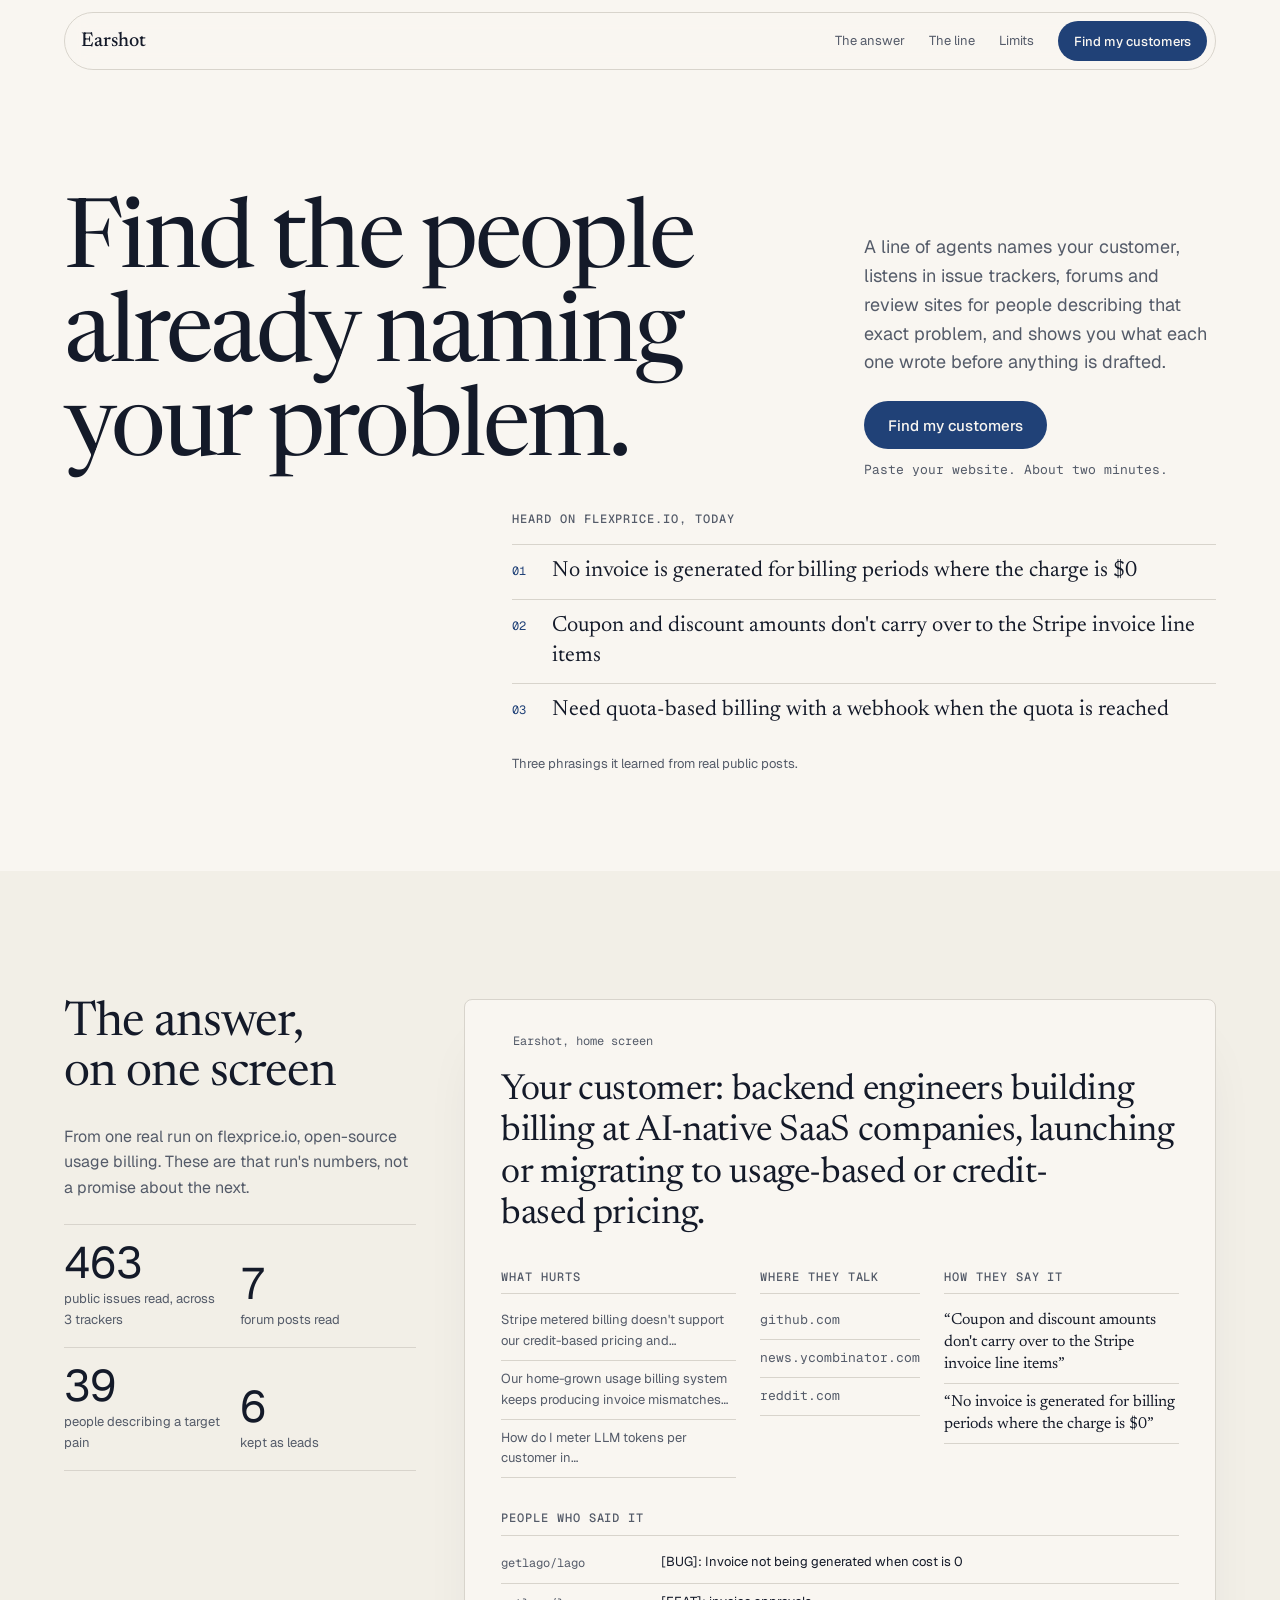
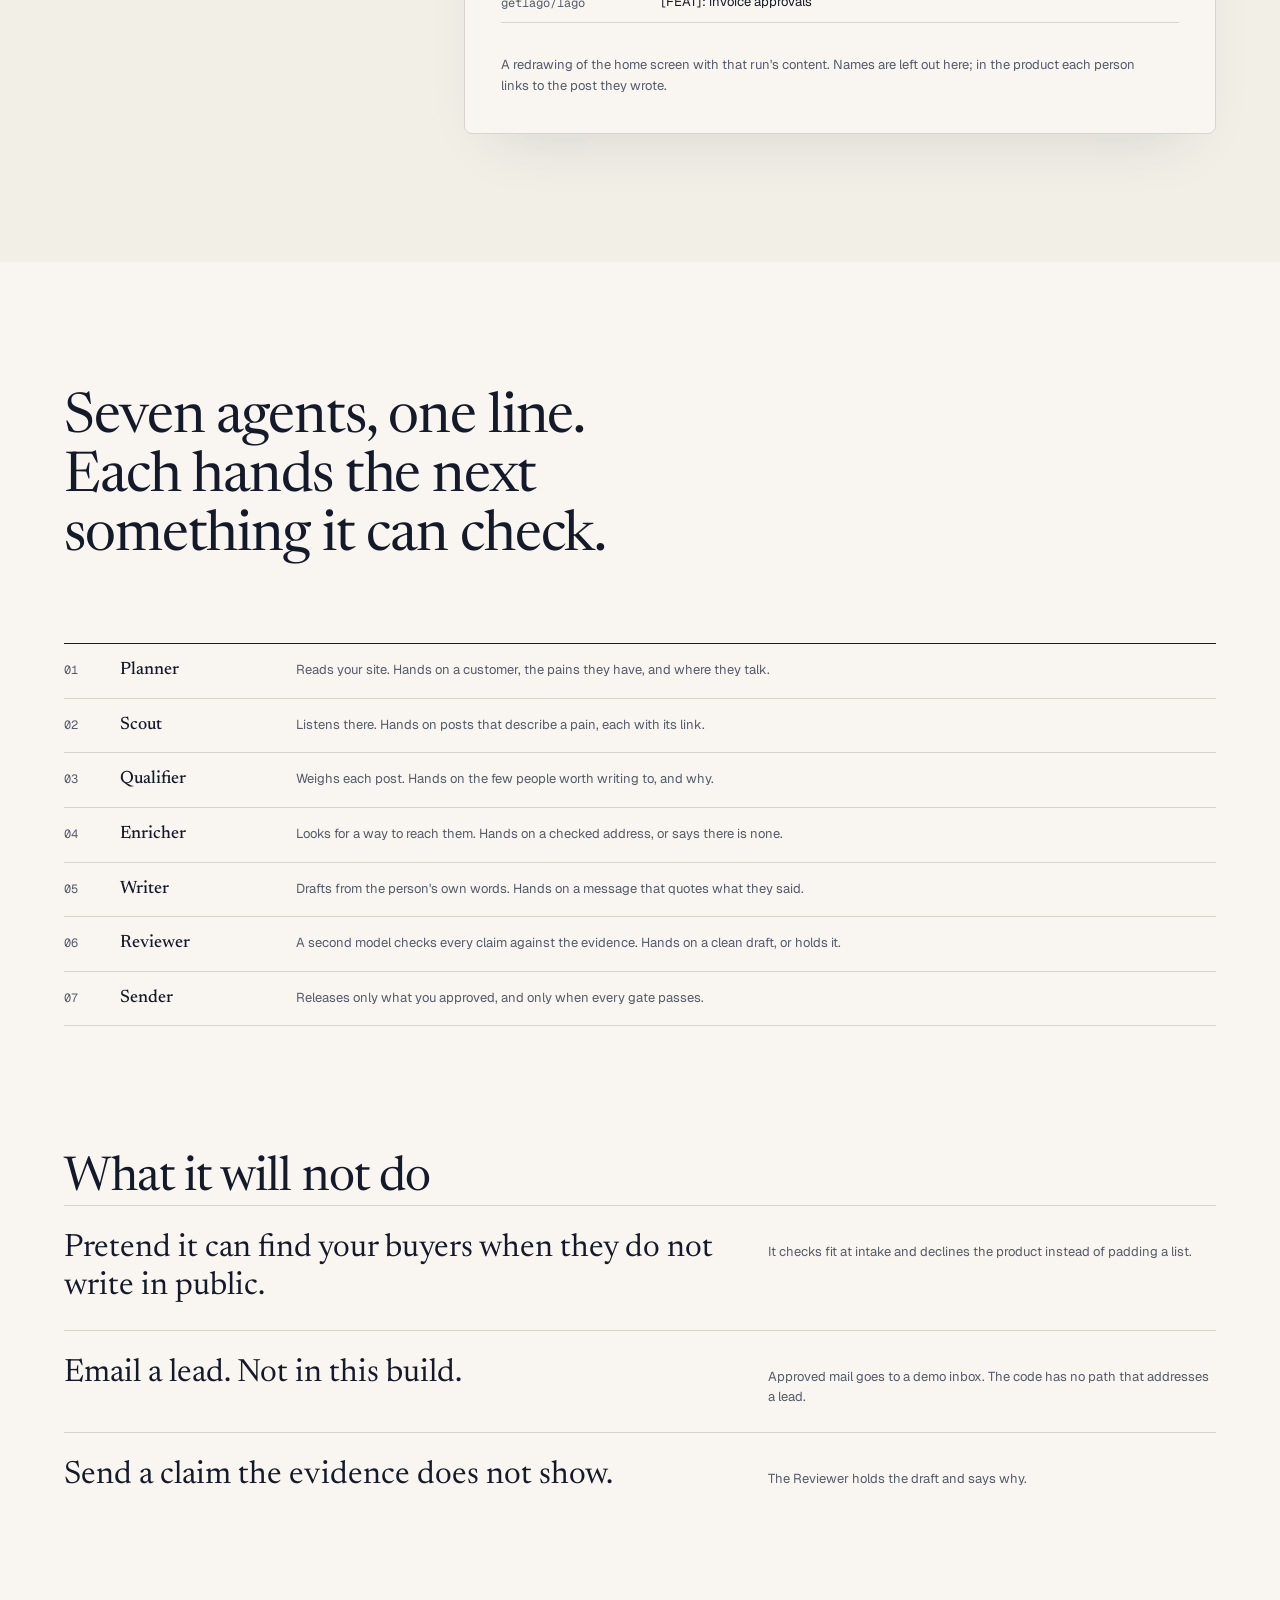
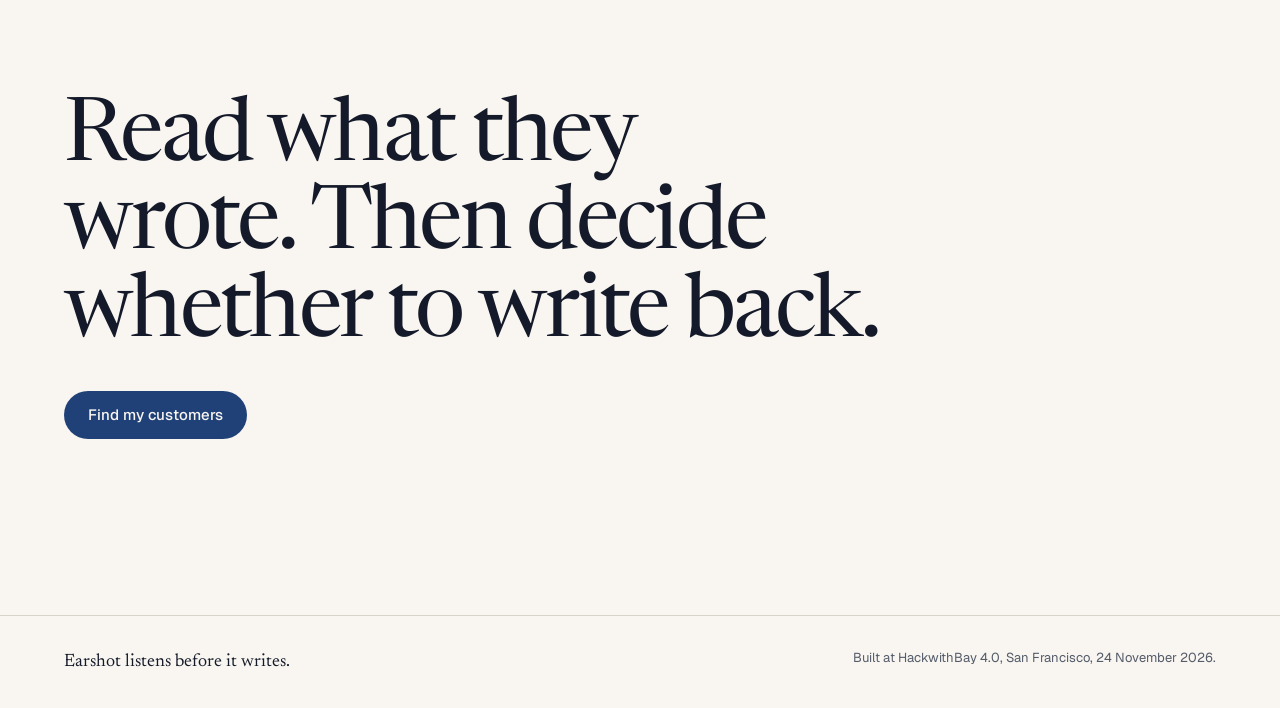
==== commit d262a75c: "Strip the interface to three plain sections on a paper ground Customer, People and Activity behind t" ====
--- a/static/landing.html
+++ b/static/landing.html
@@ -3,6 +3,7 @@
 <head>
 <meta charset="utf-8">
 <meta name="viewport" content="width=device-width, initial-scale=1">
+<meta name="theme-color" content="#f9f6f0">
 <title>Earshot · outbound that starts from what people wrote</title>
 <meta name="description" content="Paste your website. Earshot names your customer, finds the people who described that exact problem in public, shows you what they wrote, and drafts a message you approve.">
 <link rel="preconnect" href="https://fonts.googleapis.com">
@@ -39,21 +40,6 @@
       </div>
     </div>
 
-    <div class="field" aria-hidden="true">
-      <div class="track">
-        <span>Webhook retries fire twice after a timeout</span><span>Docs for the self-hosted install are out of date</span><span class="said" data-i="0">No invoice is generated for billing periods where the charge is $0</span><span>Dark mode toggle resets on reload</span><span>Support arm64 images</span>
-      </div>
-      <div class="track">
-        <span>Migration fails on Postgres 16</span><span>Add CSV export for customers list</span><span>Rate limiter ignores the per-key setting</span><span class="said" data-i="1">Coupon and discount amounts don't carry over to the Stripe invoice line items</span><span>Typo in the README</span>
-      </div>
-      <div class="track">
-        <span>Helm chart missing resource limits</span><span class="said" data-i="2">Need quota-based billing with a webhook when the quota is reached</span><span>Login page flashes before redirect</span><span>Timezone wrong on usage graphs</span><span>Bump the SDK version</span>
-      </div>
-      <div class="track">
-        <span>CLI prints a stack trace on bad config</span><span>Search does not match partial words</span><span>Allow SSO with Okta</span><span>Pagination skips the last page</span><span>Clarify the license for plugins</span>
-      </div>
-    </div>
-
     <aside class="heard" aria-labelledby="heard-title">
       <h2 id="heard-title" class="label">Heard on flexprice.io, today</h2>
       <ol class="heard-list">
@@ -61,7 +47,7 @@
         <li>Coupon and discount amounts don't carry over to the Stripe invoice line items</li>
         <li>Need quota-based billing with a webhook when the quota is reached</li>
       </ol>
-      <p class="heard-note">Three phrasings it learned from real public posts. The rest of this field is illustration.</p>
+      <p class="heard-note">Three phrasings it learned from real public posts.</p>
     </aside>
   </section>
 
@@ -117,28 +103,14 @@
   <section class="line" id="line" aria-labelledby="line-title">
     <h2 id="line-title">Seven agents, one line. Each hands the next something it can check.</h2>
     <ol class="agents">
-      <li><span class="creature" data-seed="planner"></span><h3>Planner</h3><p>Reads your site. Hands on a customer, the pains they have, and where they talk.</p></li>
-      <li><span class="creature" data-seed="scout"></span><h3>Scout</h3><p>Listens there. Hands on posts that describe a pain, each with its link.</p></li>
-      <li><span class="creature" data-seed="qualifier"></span><h3>Qualifier</h3><p>Weighs each post. Hands on the few people worth writing to, and why.</p></li>
-      <li><span class="creature" data-seed="enricher"></span><h3>Enricher</h3><p>Looks for a way to reach them. Hands on a checked address, or says there is none.</p></li>
-      <li><span class="creature" data-seed="writer"></span><h3>Writer</h3><p>Drafts from the person's own words. Hands on a message that quotes what they said.</p></li>
-      <li><span class="creature" data-seed="reviewer"></span><h3>Reviewer</h3><p>A second model checks every claim against the evidence. Hands on a clean draft, or holds it.</p></li>
-      <li><span class="creature" data-seed="sender"></span><h3>Sender</h3><p>Releases only what you approved, and only when every gate passes.</p></li>
+      <li><h3>Planner</h3><p>Reads your site. Hands on a customer, the pains they have, and where they talk.</p></li>
+      <li><h3>Scout</h3><p>Listens there. Hands on posts that describe a pain, each with its link.</p></li>
+      <li><h3>Qualifier</h3><p>Weighs each post. Hands on the few people worth writing to, and why.</p></li>
+      <li><h3>Enricher</h3><p>Looks for a way to reach them. Hands on a checked address, or says there is none.</p></li>
+      <li><h3>Writer</h3><p>Drafts from the person's own words. Hands on a message that quotes what they said.</p></li>
+      <li><h3>Reviewer</h3><p>A second model checks every claim against the evidence. Hands on a clean draft, or holds it.</p></li>
+      <li><h3>Sender</h3><p>Releases only what you approved, and only when every gate passes.</p></li>
     </ol>
-  </section>
-
-  <section class="ask" aria-labelledby="ask-title">
-    <div class="ask-copy">
-      <h2 id="ask-title">You give a goal, not labour.</h2>
-      <p>The machine asks one question at a time, and only the ones it cannot settle itself. Every question shows the evidence beside it.</p>
-      <p>Autonomy is earned. The agents act alone only where their past judgments matched yours and their own checks are clean. One release you would have stopped ends autopilot.</p>
-    </div>
-    <figure class="question" aria-label="A question as Earshot asks it">
-      <p class="label">Needs you <span class="mono">1 of 6</span></p>
-      <p class="q">Write to this person?</p>
-      <p class="q-said"><span class="label">They wrote</span> [BUG]: Invoice not being generated when cost is 0 <span class="mono">getlago/lago</span></p>
-      <div class="q-actions" aria-hidden="true"><span class="q-yes">Yes, send it</span><span>No</span><span>Later</span></div>
-    </figure>
   </section>
 
   <section class="limits" id="limits" aria-labelledby="limits-title">
--- a/static/landing.css
+++ b/static/landing.css
@@ -73,29 +73,6 @@
   .hero-copy { grid-template-columns: 1fr 22rem; align-items: end; }
 }
 
-/* the field: public posts drifting past, a few of them heard */
-.field {
-  margin: clamp(3rem, 7vw, 5rem) calc(-1 * max(1rem, (100vw - 72rem) / 2)) 0;
-  display: grid; gap: var(--space-3);
-  overflow: hidden;
-  mask-image: linear-gradient(90deg, transparent, #000 12%, #000 88%, transparent);
-  border-block: 1px solid var(--color-rule);
-  padding-block: var(--space-6);
-}
-.track { display: flex; gap: var(--space-8); width: max-content; white-space: nowrap; font: 400 var(--text-sm)/1.9 var(--font-mono); color: var(--color-control); }
-.track:nth-child(even) { padding-left: 14rem; }
-.track span { position: relative; transition: color 600ms var(--ease-out); }
-.track span::before { content: "#"; margin-right: 0.4em; opacity: 0.6; }
-.track .said { color: var(--color-muted); }
-.track .said.is-heard { color: var(--color-ink); }
-.track .said::after {
-  content: ""; position: absolute; left: 0; right: 0; bottom: 0.1em; height: 1px;
-  background: var(--color-accent); transform: scaleX(0); transform-origin: left;
-  transition: transform 900ms var(--ease-out);
-}
-.track .said.is-heard::after { transform: scaleX(1); }
-.track { will-change: transform; }
-
 .heard { margin-top: var(--space-8); display: grid; gap: var(--space-4); max-width: 44rem; margin-left: auto; }
 .heard-list { counter-reset: h; display: grid; }
 .heard-list li {
@@ -158,56 +135,12 @@
 /* ---- the line of agents ---- */
 .line { padding-block: clamp(5rem, 10vw, 9rem); }
 .line h2 { font: 400 clamp(2rem, 4.6vw, 3.5rem)/1.05 var(--font-display); letter-spacing: -0.02em; max-width: 22ch; margin-bottom: clamp(3rem, 6vw, 5rem); }
-.agents { position: relative; display: grid; gap: var(--space-8); --drawn: 1; }
-.agents::before {
-  content: ""; position: absolute; background: var(--color-accent);
-  left: 31px; top: 32px; bottom: 32px; width: 1px;
-  transform-origin: top; transform: scaleY(var(--drawn));
-}
-.agents li { position: relative; display: grid; grid-template-columns: 64px 1fr; column-gap: var(--space-4); align-items: start; }
-.agents h3 { font: 500 1.375rem/1.2 var(--font-display); grid-column: 2; }
-.agents p { grid-column: 2; font-size: var(--text-sm); color: var(--color-muted); }
-.creature { grid-row: span 2; width: 64px; height: 64px; display: block; background: var(--color-paper); position: relative; z-index: 1; }
-.creature svg { width: 100%; height: 100%; overflow: visible; }
-@media (min-width: 1024px) {
-  .agents { grid-template-columns: repeat(7, 1fr); gap: var(--space-4); }
-  .agents::before { left: 32px; right: 32px; top: 32px; bottom: auto; width: auto; height: 1px; transform-origin: left; transform: scaleX(var(--drawn)); }
-  .agents li { grid-template-columns: 1fr; row-gap: var(--space-2); }
-  .agents li:nth-child(even) { margin-top: 5rem; }
-  .agents h3, .agents p { grid-column: 1; }
-  .creature { grid-row: auto; margin-bottom: var(--space-2); }
-  .agents li:nth-child(even) .creature { margin-top: -5rem; margin-bottom: calc(5rem + var(--space-2)); }
-}
-
-/* ---- one question at a time ---- */
-.ask {
-  padding-block: clamp(5rem, 10vw, 8rem);
-  border-top: 1px solid var(--color-rule);
-  display: grid; gap: var(--space-12); align-items: center;
-}
-.ask-copy { display: grid; gap: var(--space-4); max-width: 34rem; }
-.ask-copy h2 { font: 400 clamp(2.25rem, 5vw, 4rem)/1 var(--font-display); letter-spacing: -0.025em; margin-bottom: var(--space-2); }
-.ask-copy p { color: var(--color-muted); }
-.question {
-  margin: 0; padding: var(--space-8);
-  background: var(--color-paper-2); border: 1px solid var(--color-rule); border-radius: var(--radius-md);
-  display: grid; gap: var(--space-4); max-width: 30rem;
-  box-shadow: 0 30px 60px -30px var(--color-shadow);
-}
-.question > .label { display: flex; justify-content: space-between; }
-.q { font: 400 2rem/1.1 var(--font-display); }
-.q-said { font-size: var(--text-sm); display: grid; gap: var(--space-1); padding-left: var(--space-3); border-left: 1px solid var(--color-rule); }
-.q-said .mono { font-size: var(--text-xs); color: var(--color-muted); }
-.q-actions { display: flex; gap: var(--space-2); font-size: var(--text-sm); }
-.q-actions span { padding: var(--space-2) var(--space-4); border: 1px solid var(--color-rule); border-radius: var(--radius-sm); }
-.q-actions .q-yes { background: var(--color-accent); color: var(--color-on-accent); border-color: var(--color-accent); }
-@media (min-width: 960px) {
-  .ask { grid-template-columns: 1fr 1fr; }
-  .question { justify-self: end; transform: rotate(-1.2deg); }
-}
-
-/* ---- limits: a ruled ledger ---- */
-.limits { padding-block: clamp(5rem, 10vw, 8rem); background: var(--color-paper-2); display: grid; gap: var(--space-8); }
+.agents { counter-reset: a; border-top: 1px solid var(--color-ink); }
+.agents li { display: grid; grid-template-columns: 2.5rem minmax(0, 10rem) minmax(0, 1fr); gap: var(--space-4); align-items: baseline; padding: var(--space-4) 0; border-bottom: 1px solid var(--color-rule); }
+.agents li::before { content: counter(a, decimal-leading-zero); counter-increment: a; font: 400 var(--text-xs)/1 var(--font-mono); color: var(--color-muted); }
+.agents h3 { font: 500 var(--text-lg)/1.2 var(--font-display); }
+.agents p { font-size: var(--text-sm); color: var(--color-muted); }
+@media (max-width: 40rem) { .agents li { grid-template-columns: 2rem minmax(0, 1fr); } .agents p { grid-column: 2; } }
 .limits h2 { font: 400 clamp(2rem, 4vw, 3rem)/1.05 var(--font-display); letter-spacing: -0.02em; }
 .nots li { display: grid; gap: var(--space-2); padding: var(--space-6) 0; position: relative; }
 .nots li::before { content: ""; position: absolute; top: 0; left: 0; right: 0; height: 1px; background: var(--color-rule); transform-origin: left; }
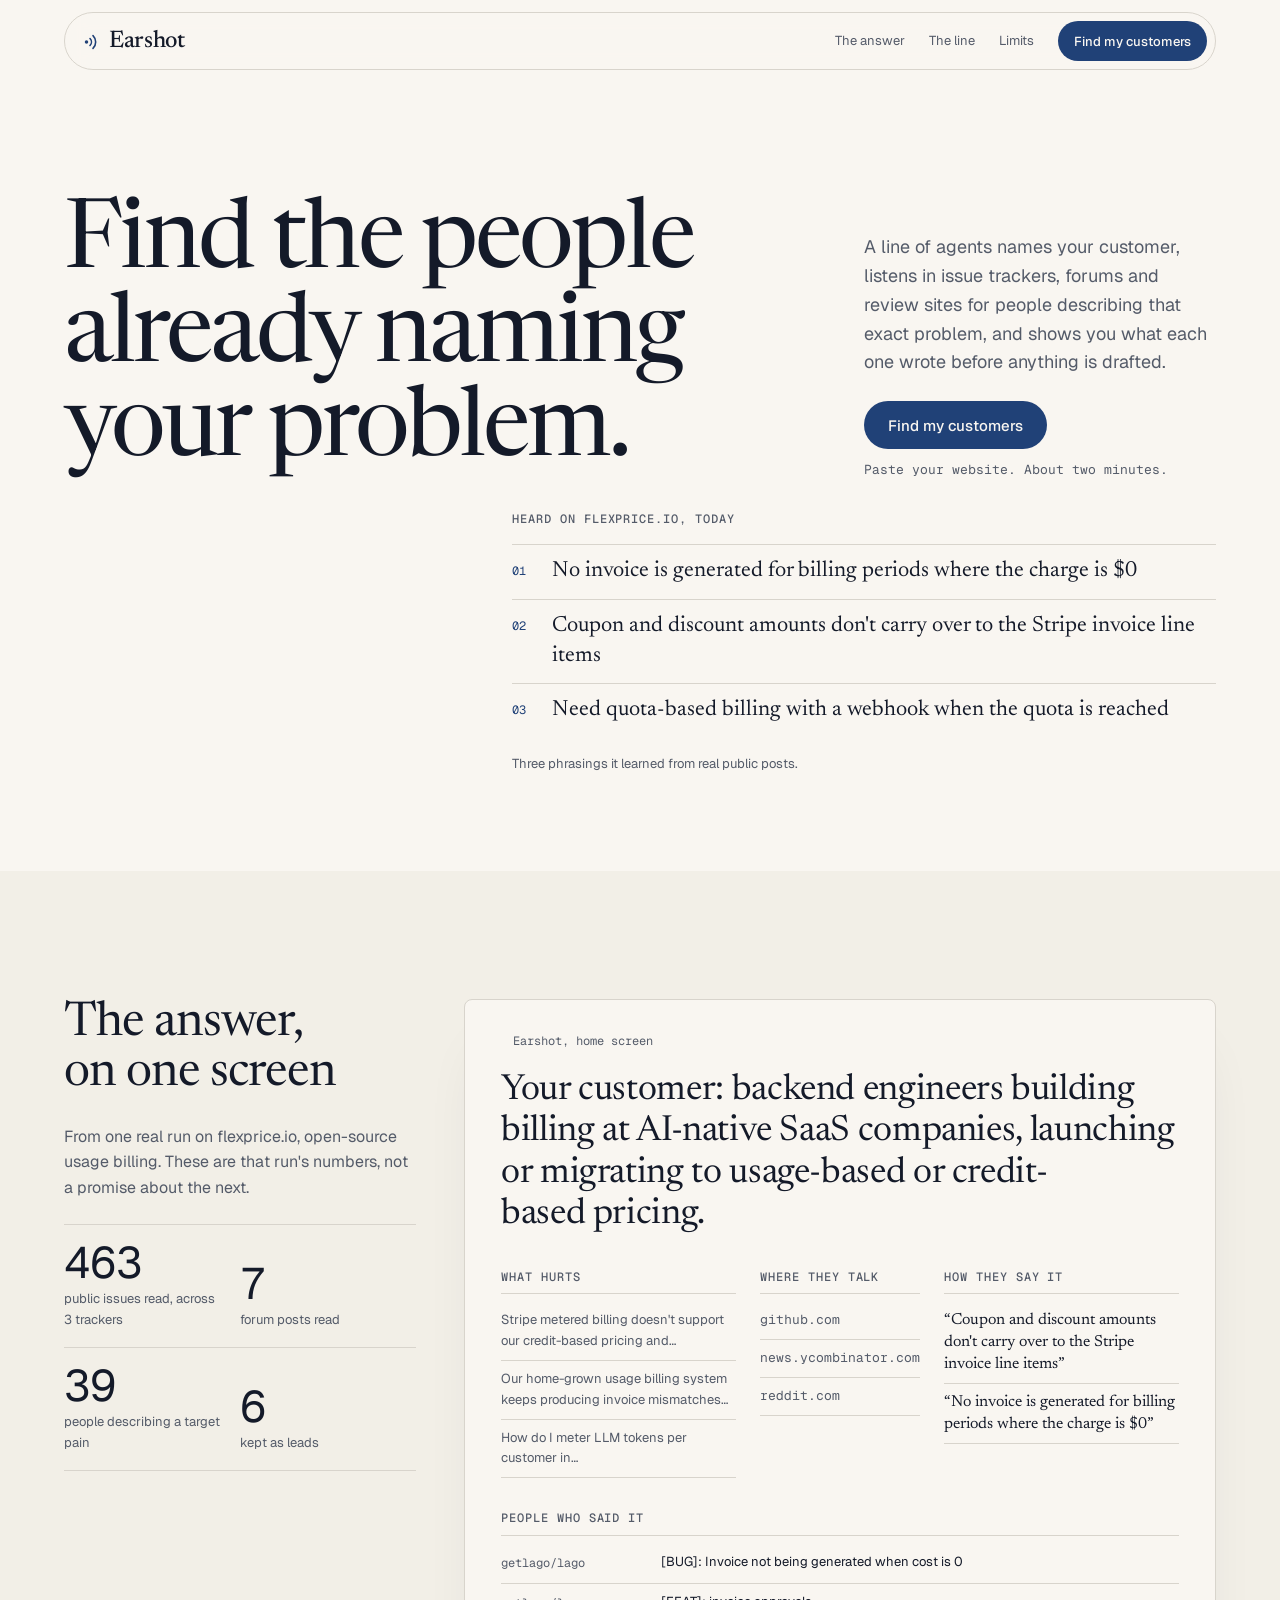
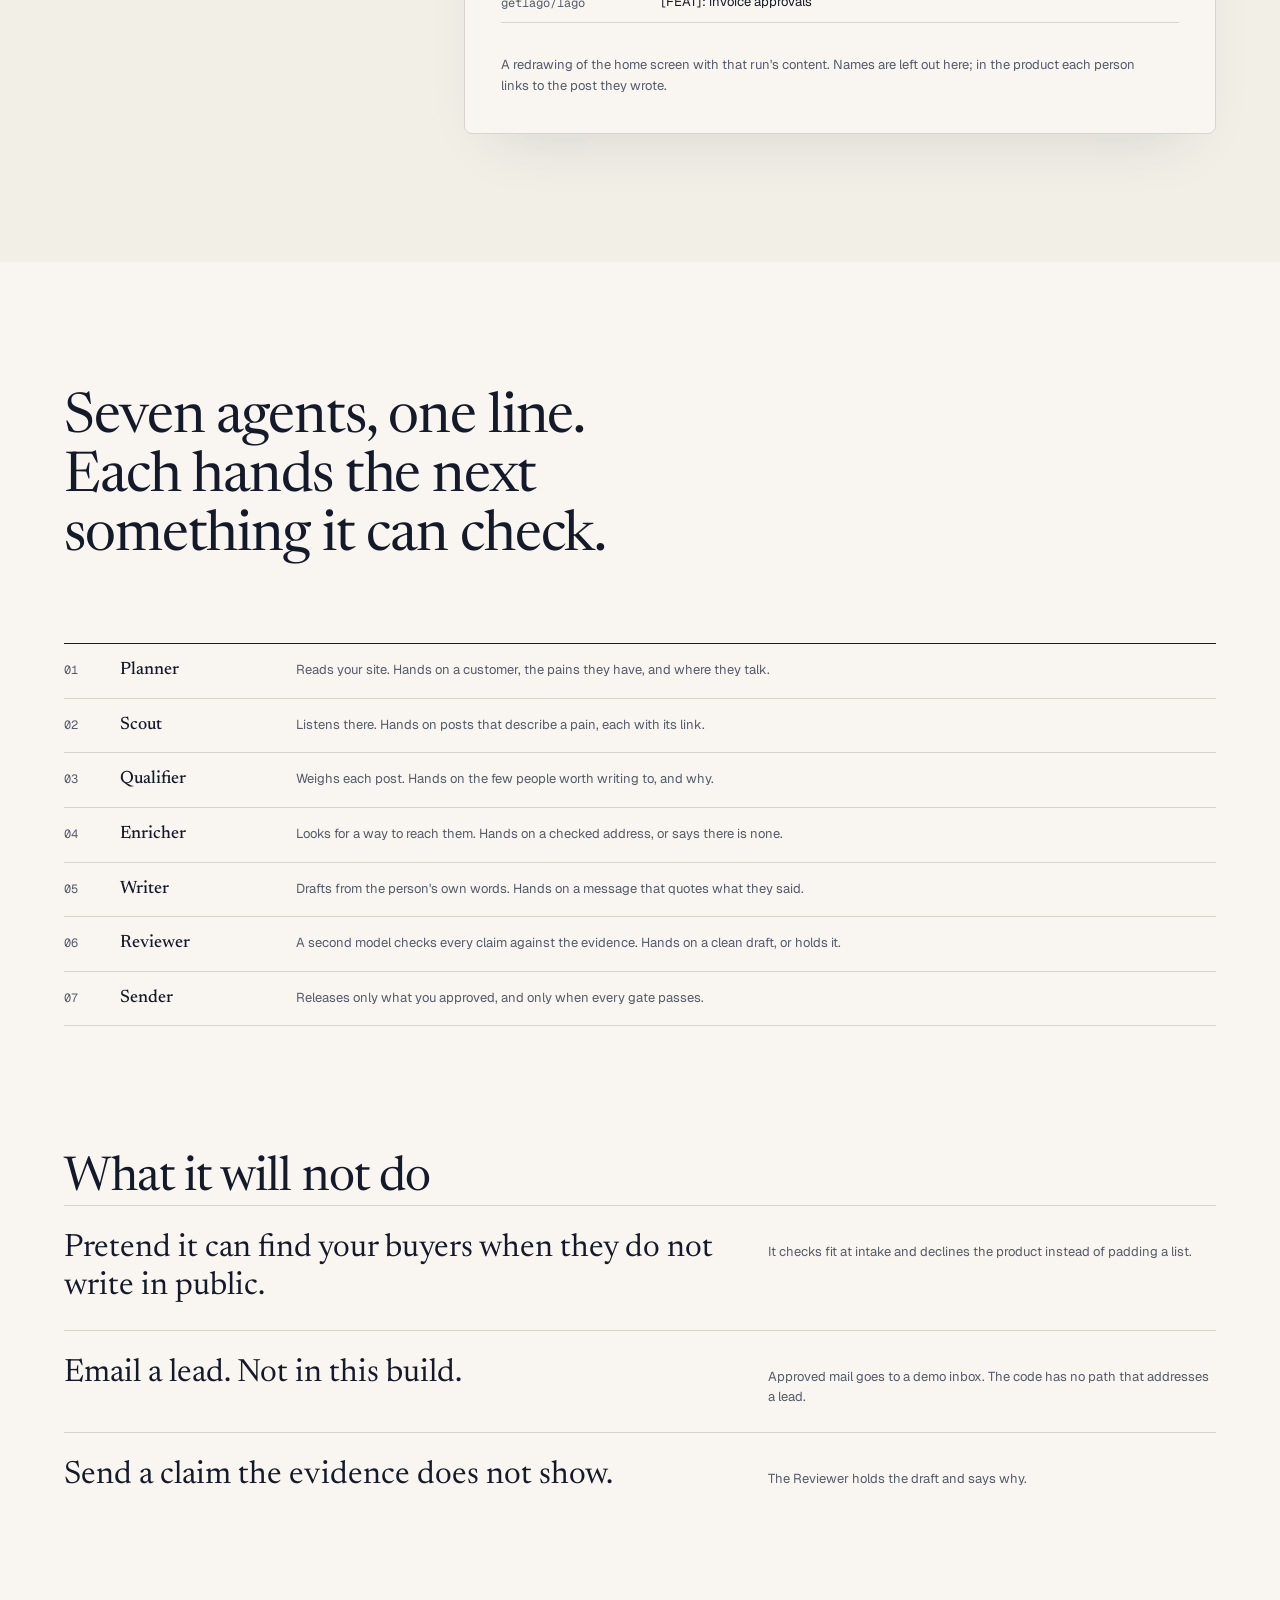
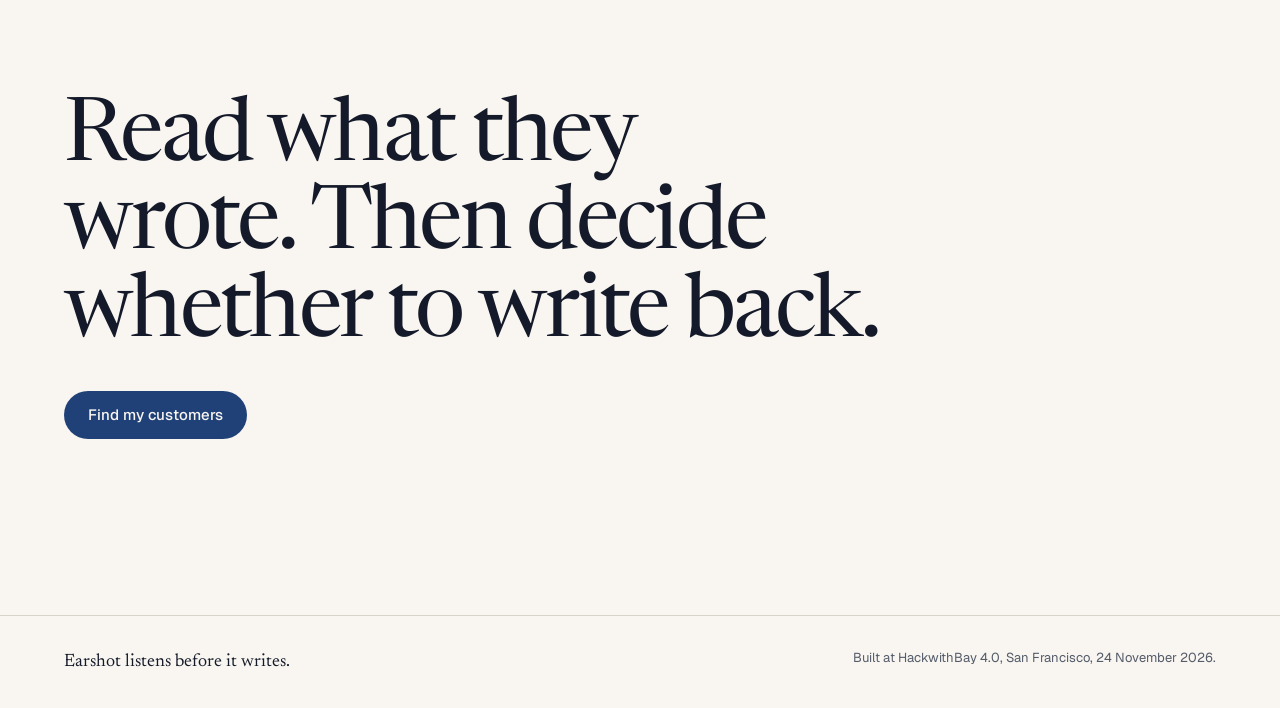
==== commit 5e179bf2: "Give the three screens hierarchy, faces and an identity Key phrases of the customer sentence in the " ====
--- a/static/landing.html
+++ b/static/landing.html
@@ -4,6 +4,7 @@
 <meta charset="utf-8">
 <meta name="viewport" content="width=device-width, initial-scale=1">
 <meta name="theme-color" content="#f9f6f0">
+<link rel="icon" type="image/svg+xml" href="data:image/svg+xml,%3Csvg%20xmlns%3D%22http%3A//www.w3.org/2000/svg%22%20viewBox%3D%220%200%2020%2020%22%20fill%3D%22none%22%20stroke%3D%22%231d3a6b%22%20stroke-width%3D%221.8%22%20stroke-linecap%3D%22round%22%3E%3Crect%20width%3D%2220%22%20height%3D%2220%22%20rx%3D%224%22%20fill%3D%22%23f9f6f0%22%20stroke%3D%22none%22/%3E%3Ccircle%20cx%3D%225.5%22%20cy%3D%2210%22%20r%3D%221.75%22%20fill%3D%22%231d3a6b%22%20stroke%3D%22none%22/%3E%3Cpath%20d%3D%22M9%206.5a5%205%200%200%201%200%207%22/%3E%3Cpath%20d%3D%22M12%203.6a9%209%200%200%201%200%2012.8%22/%3E%3C/svg%3E">
 <title>Earshot · outbound that starts from what people wrote</title>
 <meta name="description" content="Paste your website. Earshot names your customer, finds the people who described that exact problem in public, shows you what they wrote, and drafts a message you approve.">
 <link rel="preconnect" href="https://fonts.googleapis.com">
@@ -17,7 +18,7 @@
 
 <header class="nav-wrap">
   <nav class="nav" aria-label="Primary">
-    <a class="wordmark" href="#top">Earshot</a>
+    <a class="wordmark" href="#top"><svg class="brand-mark" viewBox="0 0 20 20" fill="none" stroke="currentColor" stroke-width="1.6" stroke-linecap="round" aria-hidden="true"><circle cx="5.5" cy="10" r="1.75" fill="currentColor" stroke="none"/><path d="M9 6.5a5 5 0 0 1 0 7"/><path d="M12 3.6a9 9 0 0 1 0 12.8"/></svg>Earshot</a>
     <ul class="nav-links">
       <li><a href="#answer">The answer</a></li>
       <li><a href="#line">The line</a></li>
--- a/static/landing.css
+++ b/static/landing.css
@@ -49,7 +49,8 @@
   backdrop-filter: blur(10px);
   border: 1px solid var(--color-rule); border-radius: var(--radius-pill);
 }
-.wordmark { font: 500 1.25rem/1 var(--font-display); text-decoration: none; }
+.wordmark { display: inline-flex; align-items: center; gap: var(--space-2); font: 500 var(--text-xl)/1 var(--font-display); letter-spacing: -0.015em; text-decoration: none; }
+.brand-mark { width: 20px; height: 20px; color: var(--color-accent); flex: 0 0 auto; transform: translateY(1px); }
 .nav-links { display: flex; gap: var(--space-6); margin-left: auto; font-size: var(--text-sm); color: var(--color-muted); }
 .nav-links a { text-decoration: none; }
 .nav-links a:hover { color: var(--color-ink); }
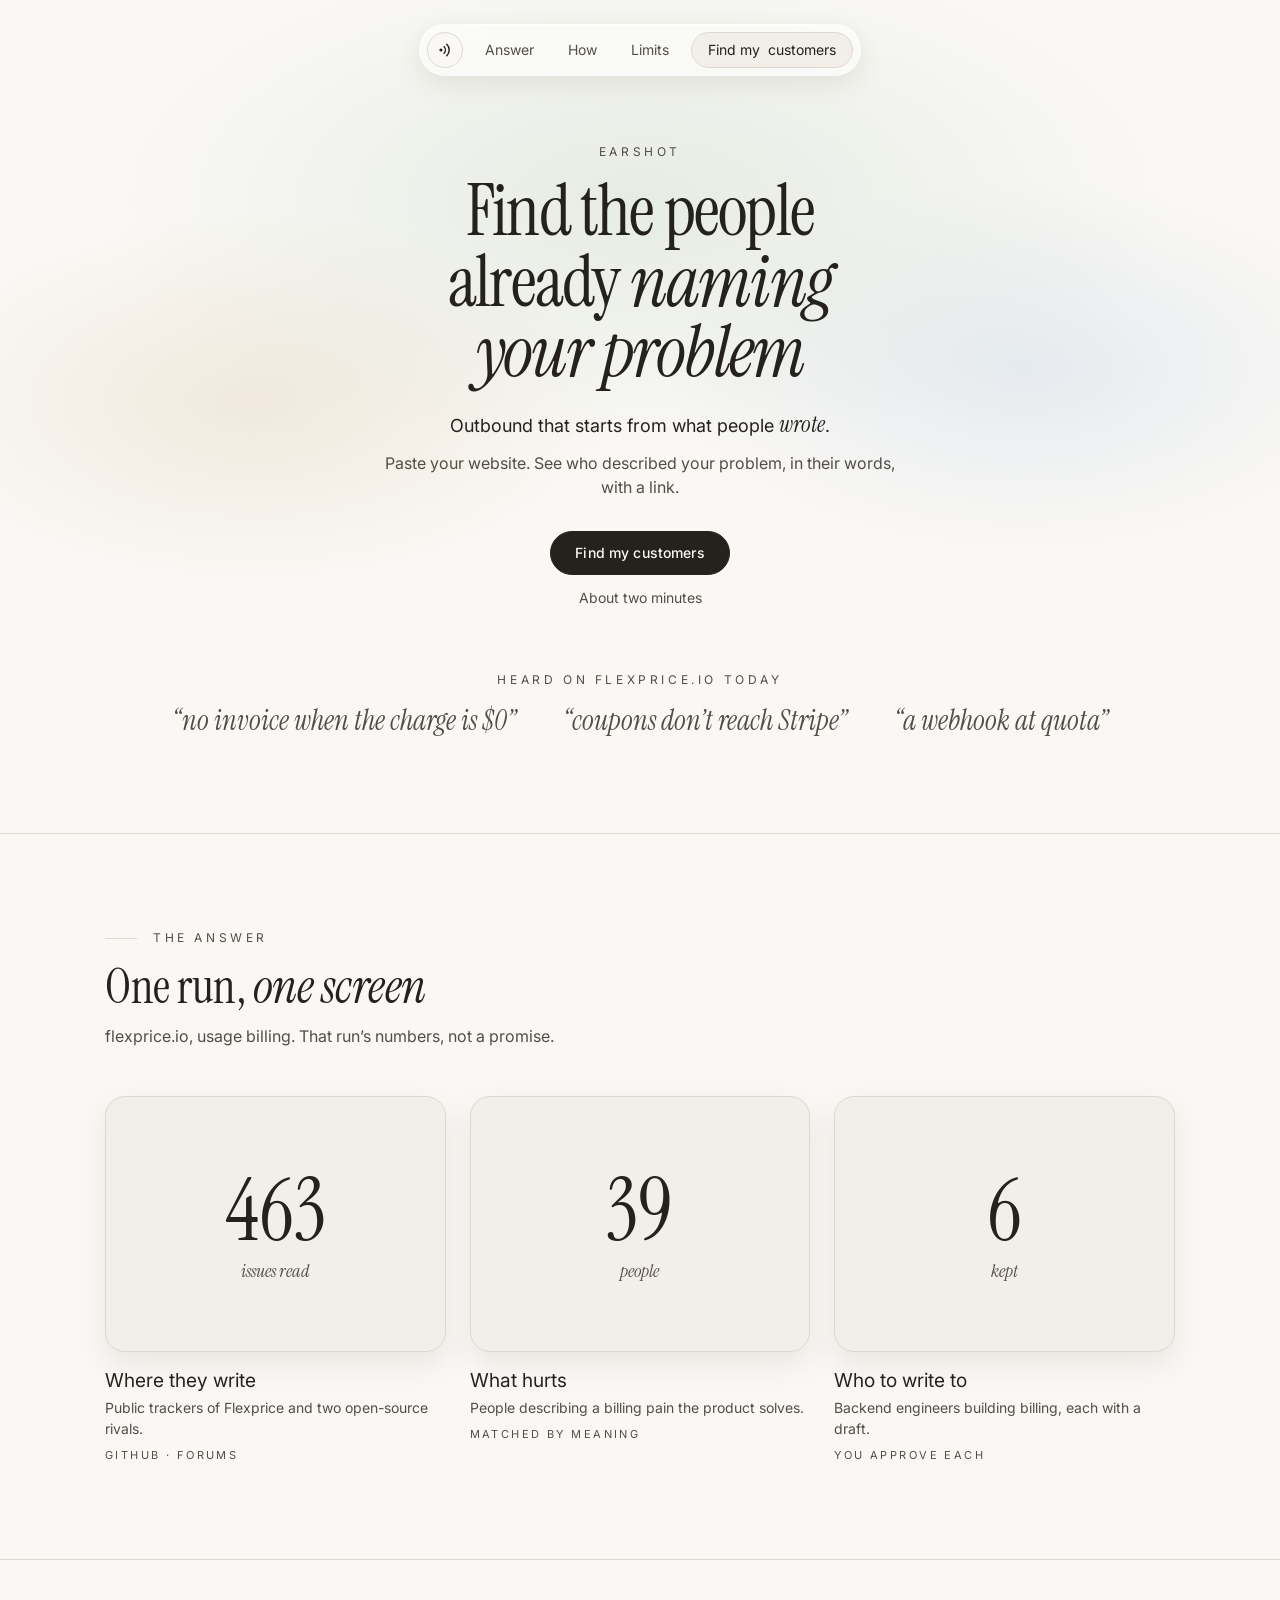
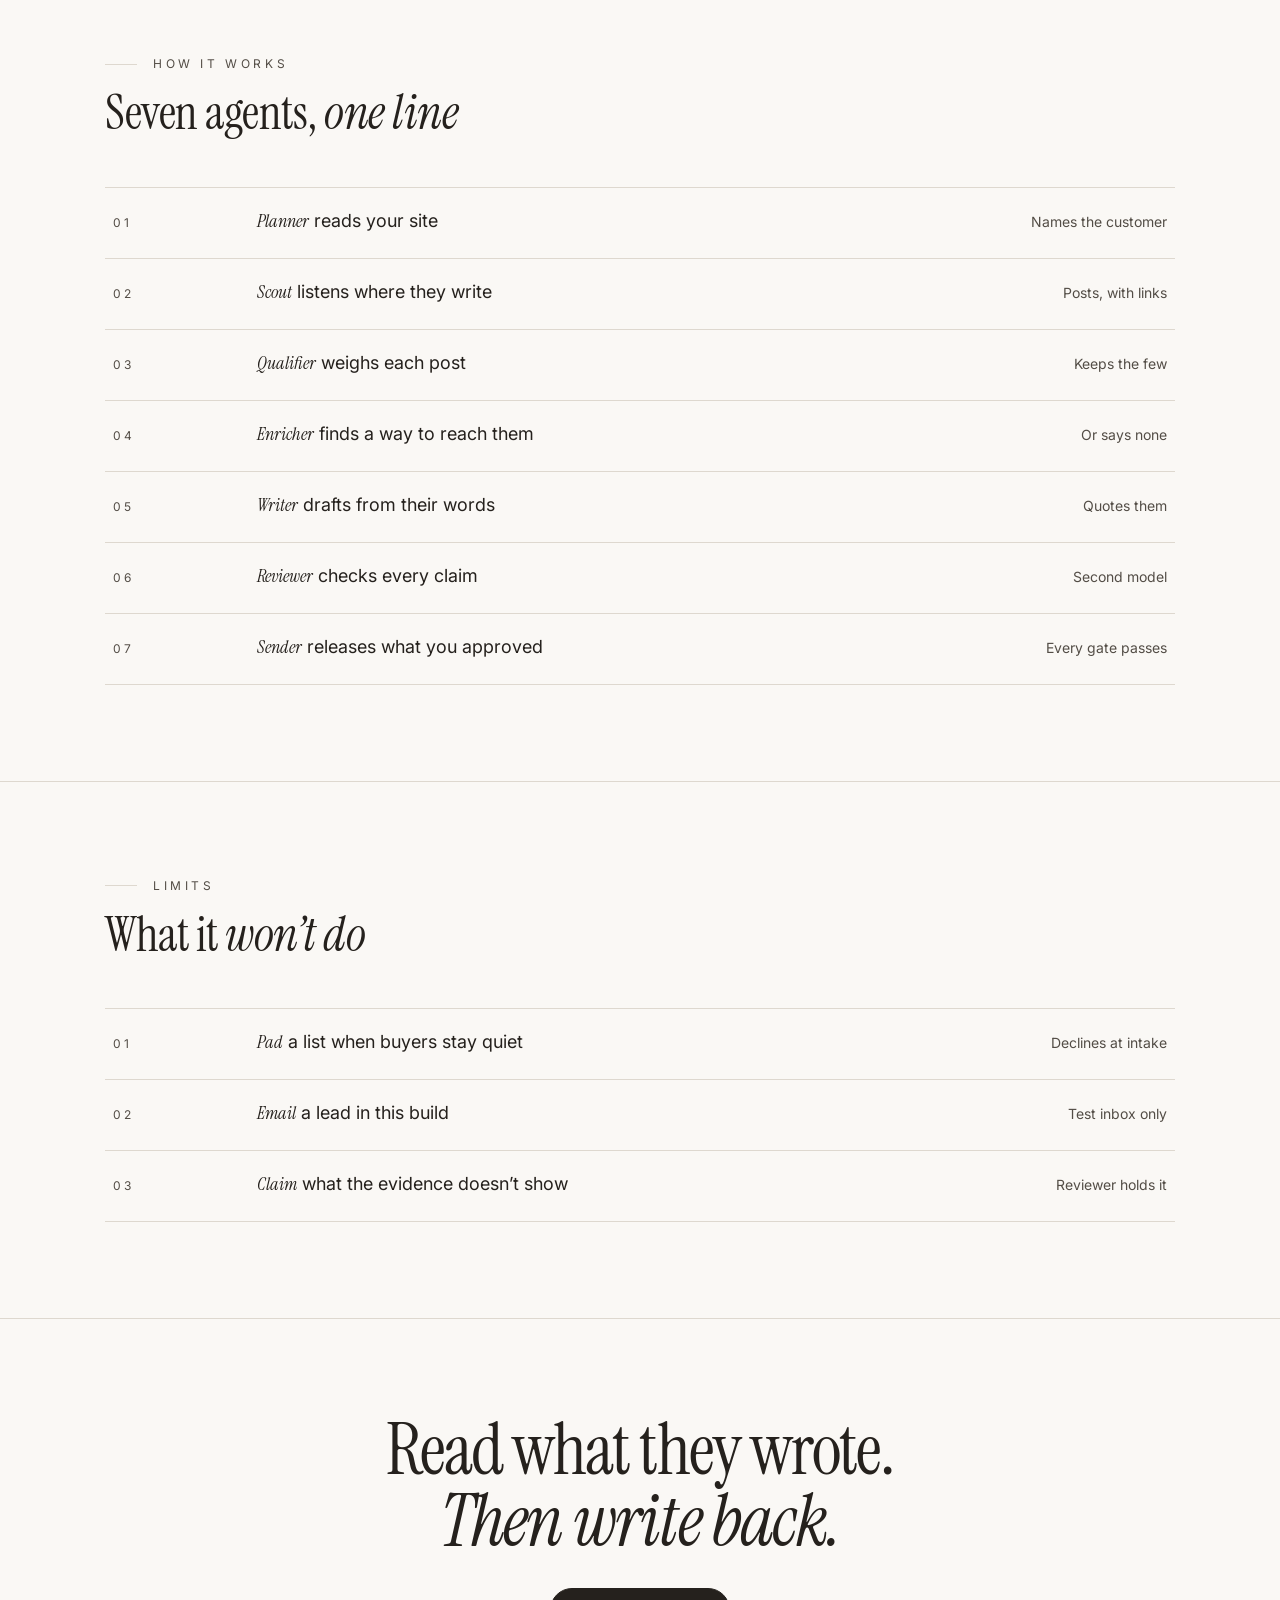
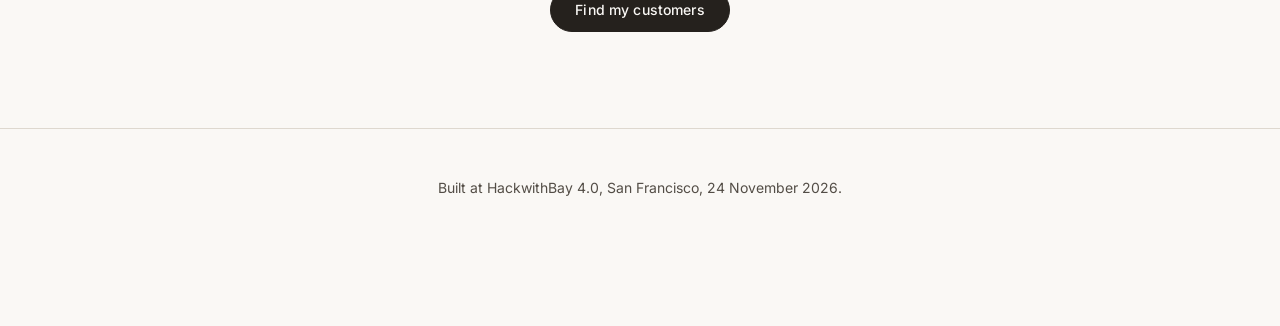
==== commit df06a2ce: "Rebuild every screen on the reference site's design system Inter for text and Instrument Serif for d" ====
--- a/static/landing.html
+++ b/static/landing.html
@@ -3,135 +3,76 @@
 <head>
 <meta charset="utf-8">
 <meta name="viewport" content="width=device-width, initial-scale=1">
-<meta name="theme-color" content="#f9f6f0">
+<meta name="theme-color" content="#faf8f5">
 <link rel="icon" type="image/svg+xml" href="data:image/svg+xml,%3Csvg%20xmlns%3D%22http%3A//www.w3.org/2000/svg%22%20viewBox%3D%220%200%2020%2020%22%20fill%3D%22none%22%20stroke%3D%22%231d3a6b%22%20stroke-width%3D%221.8%22%20stroke-linecap%3D%22round%22%3E%3Crect%20width%3D%2220%22%20height%3D%2220%22%20rx%3D%224%22%20fill%3D%22%23f9f6f0%22%20stroke%3D%22none%22/%3E%3Ccircle%20cx%3D%225.5%22%20cy%3D%2210%22%20r%3D%221.75%22%20fill%3D%22%231d3a6b%22%20stroke%3D%22none%22/%3E%3Cpath%20d%3D%22M9%206.5a5%205%200%200%201%200%207%22/%3E%3Cpath%20d%3D%22M12%203.6a9%209%200%200%201%200%2012.8%22/%3E%3C/svg%3E">
 <title>Earshot · outbound that starts from what people wrote</title>
-<meta name="description" content="Paste your website. Earshot names your customer, finds the people who described that exact problem in public, shows you what they wrote, and drafts a message you approve.">
+<meta name="description" content="Paste your website. Earshot finds the people already describing your problem in public, and drafts a message you approve.">
 <link rel="preconnect" href="https://fonts.googleapis.com">
 <link rel="preconnect" href="https://fonts.gstatic.com" crossorigin>
-<link href="https://fonts.googleapis.com/css2?family=Geist:wght@400;500;600&family=Geist+Mono:wght@400;500&family=Newsreader:opsz,wght@6..72,400;6..72,500&display=swap" rel="stylesheet">
+<link href="https://fonts.googleapis.com/css2?family=Inter:wght@400;500&family=Instrument+Serif:ital@0;1&display=swap" rel="stylesheet">
 <link rel="stylesheet" href="/static/landing.css">
 <script src="/static/landing.js" defer></script>
 </head>
 <body>
 <a class="skip" href="#main">Skip to content</a>
-
 <header class="nav-wrap">
   <nav class="nav" aria-label="Primary">
-    <a class="wordmark" href="#top"><svg class="brand-mark" viewBox="0 0 20 20" fill="none" stroke="currentColor" stroke-width="1.6" stroke-linecap="round" aria-hidden="true"><circle cx="5.5" cy="10" r="1.75" fill="currentColor" stroke="none"/><path d="M9 6.5a5 5 0 0 1 0 7"/><path d="M12 3.6a9 9 0 0 1 0 12.8"/></svg>Earshot</a>
-    <ul class="nav-links">
-      <li><a href="#answer">The answer</a></li>
-      <li><a href="#line">The line</a></li>
-      <li><a href="#limits">Limits</a></li>
-    </ul>
-    <a class="btn btn-small" href="/app">Find my customers</a>
+    <a class="mark" href="#top" aria-label="Earshot"><svg viewBox="0 0 20 20" fill="none" stroke="currentColor" stroke-width="1.6" stroke-linecap="round" aria-hidden="true"><circle cx="5.5" cy="10" r="1.75" fill="currentColor" stroke="none"/><path d="M9 6.5a5 5 0 0 1 0 7"/><path d="M12 3.6a9 9 0 0 1 0 12.8"/></svg></a>
+    <a href="#answer">Answer</a>
+    <a href="#how">How</a>
+    <a href="#limits">Limits</a>
+    <a class="nav-cta" href="/app">Find my<span class="long">&nbsp;customers</span></a>
   </nav>
 </header>
 
 <main id="main">
-  <section class="hero" id="top" aria-labelledby="hero-title">
-    <div class="hero-copy">
-      <h1 id="hero-title">Find the people already naming your&nbsp;problem.</h1>
-      <div class="hero-side">
-        <p class="lead">A line of agents names your customer, listens in issue trackers, forums and review sites for people describing that exact problem, and shows you what each one wrote before anything is drafted.</p>
-        <div class="hero-act">
-          <a class="btn" href="/app">Find my customers</a>
-          <p class="quiet">Paste your website. About two minutes.</p>
-        </div>
-      </div>
-    </div>
+  <header class="hero" id="top"><div class="wrap">
+    <p class="label">Earshot</p>
+    <h1 class="display">Find the people already <em>naming your problem</em></h1>
+    <p class="hero-line">Outbound that starts from what people <em>wrote</em>.</p>
+    <p class="hero-desc">Paste your website. See who described your problem, in their words, with a link.</p>
+    <div class="hero-act"><a class="btn" href="/app">Find my customers</a><p class="hint">About two minutes</p></div>
+    <div class="logos"><p class="label bare">Heard on flexprice.io today</p>
+      <ul class="logo-row"><li>&ldquo;no invoice when the charge is $0&rdquo;</li><li>&ldquo;coupons don&rsquo;t reach Stripe&rdquo;</li><li>&ldquo;a webhook at quota&rdquo;</li></ul></div>
+  </div></header>
 
-    <aside class="heard" aria-labelledby="heard-title">
-      <h2 id="heard-title" class="label">Heard on flexprice.io, today</h2>
-      <ol class="heard-list">
-        <li>No invoice is generated for billing periods where the charge is $0</li>
-        <li>Coupon and discount amounts don't carry over to the Stripe invoice line items</li>
-        <li>Need quota-based billing with a webhook when the quota is reached</li>
-      </ol>
-      <p class="heard-note">Three phrasings it learned from real public posts.</p>
-    </aside>
-  </section>
+  <section class="sec reveal" id="answer"><div class="wrap">
+    <div class="sec-head"><p class="label">The answer</p><h2 class="title">One run, <em>one screen</em></h2><p class="sub">flexprice.io, usage billing. That run&rsquo;s numbers, not a promise.</p></div>
+    <ul class="cards">
+      <li class="card"><div class="card-media"><p class="card-big num">463<small>issues read</small></p></div><div class="card-body"><p class="card-title">Where they write</p><p class="card-line">Public trackers of Flexprice and two open-source rivals.</p><p class="meta">GitHub · forums</p></div></li>
+      <li class="card"><div class="card-media"><p class="card-big num">39<small>people</small></p></div><div class="card-body"><p class="card-title">What hurts</p><p class="card-line">People describing a billing pain the product solves.</p><p class="meta">Matched by meaning</p></div></li>
+      <li class="card"><div class="card-media"><p class="card-big num">6<small>kept</small></p></div><div class="card-body"><p class="card-title">Who to write to</p><p class="card-line">Backend engineers building billing, each with a draft.</p><p class="meta">You approve each</p></div></li>
+    </ul>
+  </div></section>
 
-  <section class="answer" id="answer" aria-labelledby="answer-title">
-    <div class="answer-head">
-      <h2 id="answer-title">The answer, on one screen</h2>
-      <p>From one real run on flexprice.io, open-source usage billing. These are that run's numbers, not a promise about the next.</p>
-      <dl class="tally">
-        <div><dt>public issues read, across 3 trackers</dt><dd class="mono">463</dd></div>
-        <div><dt>forum posts read</dt><dd class="mono">7</dd></div>
-        <div><dt>people describing a target pain</dt><dd class="mono">39</dd></div>
-        <div><dt>kept as leads</dt><dd class="mono">6</dd></div>
-      </dl>
-    </div>
+  <section class="sec reveal" id="how"><div class="wrap">
+    <div class="sec-head"><p class="label">How it works</p><h2 class="title">Seven agents, <em>one line</em></h2></div>
+    <ul class="rows">
+      <li><div class="r"><span class="r-k">01</span><span class="r-t"><i>Planner</i> reads your site</span><span class="r-n">Names the customer</span></div></li>
+      <li><div class="r"><span class="r-k">02</span><span class="r-t"><i>Scout</i> listens where they write</span><span class="r-n">Posts, with links</span></div></li>
+      <li><div class="r"><span class="r-k">03</span><span class="r-t"><i>Qualifier</i> weighs each post</span><span class="r-n">Keeps the few</span></div></li>
+      <li><div class="r"><span class="r-k">04</span><span class="r-t"><i>Enricher</i> finds a way to reach them</span><span class="r-n">Or says none</span></div></li>
+      <li><div class="r"><span class="r-k">05</span><span class="r-t"><i>Writer</i> drafts from their words</span><span class="r-n">Quotes them</span></div></li>
+      <li><div class="r"><span class="r-k">06</span><span class="r-t"><i>Reviewer</i> checks every claim</span><span class="r-n">Second model</span></div></li>
+      <li><div class="r"><span class="r-k">07</span><span class="r-t"><i>Sender</i> releases what you approved</span><span class="r-n">Every gate passes</span></div></li>
+    </ul>
+  </div></section>
 
-    <figure class="mini">
-      <div class="mini-bar" aria-hidden="true"><b class="mono">Earshot, home screen</b></div>
-      <p class="mini-who">Your customer: backend engineers building billing at AI-native SaaS companies, launching or migrating to usage-based or credit-based pricing.</p>
-      <div class="mini-cols">
-        <div>
-          <h3 class="label">What hurts</h3>
-          <ul>
-            <li>Stripe metered billing doesn't support our credit-based pricing and…</li>
-            <li>Our home-grown usage billing system keeps producing invoice mismatches…</li>
-            <li>How do I meter LLM tokens per customer in…</li>
-          </ul>
-        </div>
-        <div>
-          <h3 class="label">Where they talk</h3>
-          <ul class="mono">
-            <li>github.com</li>
-            <li>news.ycombinator.com</li>
-            <li>reddit.com</li>
-          </ul>
-        </div>
-        <div>
-          <h3 class="label">How they say it</h3>
-          <ul class="quotes">
-            <li>“Coupon and discount amounts don't carry over to the Stripe invoice line items”</li>
-            <li>“No invoice is generated for billing periods where the charge is $0”</li>
-          </ul>
-        </div>
-      </div>
-      <div class="mini-people">
-        <h3 class="label">People who said it</h3>
-        <p><span class="mono">getlago/lago</span> [BUG]: Invoice not being generated when cost is 0</p>
-        <p><span class="mono">getlago/lago</span> [FEAT]: invoice approvals</p>
-      </div>
-      <figcaption>A redrawing of the home screen with that run's content. Names are left out here; in the product each person links to the post they wrote.</figcaption>
-    </figure>
-  </section>
+  <section class="sec reveal" id="limits"><div class="wrap">
+    <div class="sec-head"><p class="label">Limits</p><h2 class="title">What it <em>won&rsquo;t do</em></h2></div>
+    <ul class="rows">
+      <li><div class="r"><span class="r-k">01</span><span class="r-t"><i>Pad</i> a list when buyers stay quiet</span><span class="r-n">Declines at intake</span></div></li>
+      <li><div class="r"><span class="r-k">02</span><span class="r-t"><i>Email</i> a lead in this build</span><span class="r-n">Test inbox only</span></div></li>
+      <li><div class="r"><span class="r-k">03</span><span class="r-t"><i>Claim</i> what the evidence doesn&rsquo;t show</span><span class="r-n">Reviewer holds it</span></div></li>
+    </ul>
+  </div></section>
 
-  <section class="line" id="line" aria-labelledby="line-title">
-    <h2 id="line-title">Seven agents, one line. Each hands the next something it can check.</h2>
-    <ol class="agents">
-      <li><h3>Planner</h3><p>Reads your site. Hands on a customer, the pains they have, and where they talk.</p></li>
-      <li><h3>Scout</h3><p>Listens there. Hands on posts that describe a pain, each with its link.</p></li>
-      <li><h3>Qualifier</h3><p>Weighs each post. Hands on the few people worth writing to, and why.</p></li>
-      <li><h3>Enricher</h3><p>Looks for a way to reach them. Hands on a checked address, or says there is none.</p></li>
-      <li><h3>Writer</h3><p>Drafts from the person's own words. Hands on a message that quotes what they said.</p></li>
-      <li><h3>Reviewer</h3><p>A second model checks every claim against the evidence. Hands on a clean draft, or holds it.</p></li>
-      <li><h3>Sender</h3><p>Releases only what you approved, and only when every gate passes.</p></li>
-    </ol>
-  </section>
-
-  <section class="limits" id="limits" aria-labelledby="limits-title">
-    <h2 id="limits-title">What it will not do</h2>
-    <ol class="nots">
-      <li><p class="not">Pretend it can find your buyers when they do not write in public.</p><p class="why">It checks fit at intake and declines the product instead of padding a list.</p></li>
-      <li><p class="not">Email a lead. Not in this build.</p><p class="why">Approved mail goes to a demo inbox. The code has no path that addresses a lead.</p></li>
-      <li><p class="not">Send a claim the evidence does not show.</p><p class="why">The Reviewer holds the draft and says why.</p></li>
-    </ol>
-  </section>
-
-  <section class="close" aria-labelledby="close-title">
-    <h2 id="close-title">Read what they wrote. Then decide whether to write back.</h2>
-    <a class="btn" href="/app">Find my customers</a>
-  </section>
+  <section class="sec reveal" style="text-align:center"><div class="wrap">
+    <h2 class="display">Read what they wrote. <em>Then write back.</em></h2>
+    <div class="hero-act"><a class="btn" href="/app">Find my customers</a></div>
+  </div></section>
 </main>
 
-<footer class="foot">
-  <p class="foot-line">Earshot listens before it writes.</p>
-  <p class="foot-small">Built at HackwithBay 4.0, San Francisco, <time datetime="2026-11-24">24 November 2026</time>.</p>
-</footer>
+<footer class="foot"><p>Built at HackwithBay 4.0, San Francisco, <time datetime="2026-11-24">24 November 2026</time>.</p></footer>
 </body>
 </html>
--- a/static/landing.css
+++ b/static/landing.css
@@ -1,166 +1,5 @@
-@import url("/static/tokens.css");
+@import url("/static/app.css");
 
-*, *::before, *::after { box-sizing: border-box; }
-html { scroll-behavior: smooth; scroll-padding-top: 5rem; }
-body {
-  margin: 0;
-  background: var(--color-paper);
-  color: var(--color-ink);
-  font: 400 1rem/1.6 var(--font-body);
-  -webkit-font-smoothing: antialiased;
-  overflow-x: hidden;
-}
-::selection { background: var(--color-accent); color: var(--color-on-accent); }
-h1, h2, h3 { margin: 0; font-weight: 500; font-style: normal; text-wrap: balance; }
-p { margin: 0; text-wrap: pretty; }
-ul, ol { margin: 0; padding: 0; list-style: none; }
-a { color: inherit; text-underline-offset: 0.2em; text-decoration-thickness: 1px; }
-:focus-visible { outline: 2px solid var(--color-focus); outline-offset: 3px; border-radius: var(--radius-sm); }
-.mono { font-family: var(--font-mono); font-variant-numeric: tabular-nums; }
-.label {
-  font: 500 var(--text-xs)/1.4 var(--font-mono);
-  letter-spacing: 0.08em;
-  text-transform: uppercase;
-  color: var(--color-muted);
-}
-
-.skip { position: absolute; left: var(--space-4); top: -4rem; z-index: 20; padding: var(--space-2) var(--space-4); background: var(--color-accent); color: var(--color-on-accent); }
-.skip:focus { top: var(--space-4); }
-
-.btn {
-  display: inline-flex; align-items: center; min-height: 48px;
-  padding: 0 var(--space-6);
-  background: var(--color-accent); color: var(--color-on-accent);
-  font: 500 var(--text-base)/1 var(--font-body);
-  text-decoration: none; border-radius: var(--radius-pill);
-  transition: background var(--dur-short) var(--ease-out), transform var(--dur-short) var(--ease-out);
-}
-.btn:hover { background: var(--color-accent-strong); }
-.btn:active { transform: scale(0.98); }
-.btn-small { min-height: 40px; padding: 0 var(--space-4); font-size: var(--text-sm); }
-
-/* ---- nav: a thin floating rail that keeps out of the way ---- */
-.nav-wrap { position: sticky; top: 0; z-index: 10; padding: var(--space-3) var(--space-4); }
-.nav {
-  max-width: 72rem; margin: 0 auto;
-  display: flex; align-items: center; gap: var(--space-6);
-  padding: var(--space-2) var(--space-2) var(--space-2) var(--space-4);
-  background: color-mix(in oklch, var(--color-paper) 85%, transparent);
-  backdrop-filter: blur(10px);
-  border: 1px solid var(--color-rule); border-radius: var(--radius-pill);
-}
-.wordmark { display: inline-flex; align-items: center; gap: var(--space-2); font: 500 var(--text-xl)/1 var(--font-display); letter-spacing: -0.015em; text-decoration: none; }
-.brand-mark { width: 20px; height: 20px; color: var(--color-accent); flex: 0 0 auto; transform: translateY(1px); }
-.nav-links { display: flex; gap: var(--space-6); margin-left: auto; font-size: var(--text-sm); color: var(--color-muted); }
-.nav-links a { text-decoration: none; }
-.nav-links a:hover { color: var(--color-ink); }
-@media (max-width: 720px) { .nav-links { display: none; } .nav .btn { margin-left: auto; } }
-
-.wrap, section { padding-inline: max(1rem, calc((100vw - 72rem) / 2)); }
-
-/* ---- hero ---- */
-.hero { padding-top: clamp(3rem, 9vw, 7.5rem); padding-bottom: clamp(3rem, 8vw, 6rem); position: relative; }
-.hero-copy { display: grid; gap: var(--space-8); }
-.hero h1 {
-  font: 400 clamp(2.75rem, 8.4vw, 6rem)/0.98 var(--font-display);
-  letter-spacing: -0.03em;
-  max-width: 13ch;
-}
-.hero-side { display: grid; gap: var(--space-6); justify-items: start; max-width: 30rem; }
-.lead { font-size: 1.125rem; color: var(--color-muted); }
-.hero-act { display: flex; flex-wrap: wrap; align-items: center; gap: var(--space-3) var(--space-4); }
-.quiet { font: 400 var(--text-sm)/1.4 var(--font-mono); color: var(--color-muted); }
-@media (min-width: 960px) {
-  .hero-copy { grid-template-columns: 1fr 22rem; align-items: end; }
-}
-
-.heard { margin-top: var(--space-8); display: grid; gap: var(--space-4); max-width: 44rem; margin-left: auto; }
-.heard-list { counter-reset: h; display: grid; }
-.heard-list li {
-  counter-increment: h;
-  display: grid; grid-template-columns: 2.5rem 1fr; padding: var(--space-3) 0;
-  border-top: 1px solid var(--color-rule);
-  font: 400 clamp(1.125rem, 2vw, 1.375rem)/1.35 var(--font-display);
-}
-.heard-list li::before { content: counter(h, decimal-leading-zero); font: 400 var(--text-xs)/2.4 var(--font-mono); color: var(--color-accent); }
-.heard-note { font-size: var(--text-sm); color: var(--color-muted); }
-@media (prefers-reduced-motion: no-preference) {
-  .js .heard-list li { opacity: 0; transform: translateY(0.5rem); filter: blur(4px); transition: opacity 700ms var(--ease-out), transform 700ms var(--ease-out), filter 700ms var(--ease-out); }
-  .js .heard-list li.is-in { opacity: 1; transform: none; filter: none; }
-}
-
-/* ---- the answer: a faithful miniature of the home screen ---- */
-.answer {
-  padding-block: clamp(5rem, 10vw, 9rem);
-  background: var(--color-paper-2);
-  display: grid; gap: var(--space-12);
-}
-.answer-head { display: grid; gap: var(--space-6); align-content: start; }
-.answer-head h2 { font: 400 clamp(2rem, 4vw, 3rem)/1.05 var(--font-display); letter-spacing: -0.02em; }
-.answer-head > p { color: var(--color-muted); max-width: 34rem; }
-.tally { margin: 0; display: grid; grid-template-columns: 1fr 1fr; border-top: 1px solid var(--color-rule); }
-.tally div { padding: var(--space-4) var(--space-4) var(--space-4) 0; border-bottom: 1px solid var(--color-rule); display: flex; flex-direction: column-reverse; gap: var(--space-1); }
-.tally dt { font-size: var(--text-sm); color: var(--color-muted); }
-.tally dd { margin: 0; font-size: clamp(2rem, 4vw, 2.75rem); line-height: 1; color: var(--color-ink); }
-@media (min-width: 1024px) {
-  .answer { grid-template-columns: 22rem 1fr; align-items: start; }
-  .answer-head { position: sticky; top: 6rem; }
-}
-
-.mini {
-  margin: 0; padding: clamp(1.25rem, 3vw, 2.25rem);
-  background: var(--color-paper);
-  border: 1px solid var(--color-rule); border-radius: var(--radius-md);
-  box-shadow: 0 30px 60px -30px var(--color-shadow);
-  display: grid; gap: var(--space-8);
-}
-.mini-bar { display: flex; align-items: center; gap: 6px; margin: -0.25rem 0 -0.75rem; }
-.mini-bar span { width: 8px; height: 8px; border-radius: 50%; border: 1px solid var(--color-rule); }
-.mini-bar b { margin-left: var(--space-3); font-weight: 400; font-size: var(--text-xs); color: var(--color-muted); }
-.mini-who { font: 400 clamp(1.5rem, 3.2vw, 2.25rem)/1.15 var(--font-display); letter-spacing: -0.01em; }
-.mini-cols { display: grid; gap: var(--space-6); }
-.mini-cols h3, .mini-people h3 { padding-bottom: var(--space-2); border-bottom: 1px solid var(--color-rule); margin-bottom: var(--space-2); }
-.mini-cols li { padding: var(--space-2) 0; font-size: var(--text-sm); border-bottom: 1px solid var(--color-rule); color: var(--color-muted); }
-.mini-cols .quotes li { font: 400 1rem/1.35 var(--font-display); color: var(--color-ink); }
-.mini-people p { display: grid; grid-template-columns: 9rem 1fr; gap: var(--space-4); padding: var(--space-2) 0; border-bottom: 1px solid var(--color-rule); font-size: var(--text-sm); }
-.mini-people .mono { color: var(--color-muted); font-size: var(--text-xs); line-height: 1.9; }
-.mini figcaption { font-size: var(--text-sm); color: var(--color-muted); max-width: 40rem; }
-@media (min-width: 760px) { .mini-cols { grid-template-columns: 1.2fr 0.8fr 1.2fr; } }
-@media (max-width: 520px) { .mini-people p { grid-template-columns: 1fr; gap: 0; } }
-
-@media (prefers-reduced-motion: no-preference) {
-  .js .mini-who { clip-path: inset(0 100% 0 0); transition: clip-path 1400ms var(--ease-out) 150ms; }
-  .js .mini.is-in .mini-who { clip-path: inset(0 0 0 0); }
-}
-
-/* ---- the line of agents ---- */
-.line { padding-block: clamp(5rem, 10vw, 9rem); }
-.line h2 { font: 400 clamp(2rem, 4.6vw, 3.5rem)/1.05 var(--font-display); letter-spacing: -0.02em; max-width: 22ch; margin-bottom: clamp(3rem, 6vw, 5rem); }
-.agents { counter-reset: a; border-top: 1px solid var(--color-ink); }
-.agents li { display: grid; grid-template-columns: 2.5rem minmax(0, 10rem) minmax(0, 1fr); gap: var(--space-4); align-items: baseline; padding: var(--space-4) 0; border-bottom: 1px solid var(--color-rule); }
-.agents li::before { content: counter(a, decimal-leading-zero); counter-increment: a; font: 400 var(--text-xs)/1 var(--font-mono); color: var(--color-muted); }
-.agents h3 { font: 500 var(--text-lg)/1.2 var(--font-display); }
-.agents p { font-size: var(--text-sm); color: var(--color-muted); }
-@media (max-width: 40rem) { .agents li { grid-template-columns: 2rem minmax(0, 1fr); } .agents p { grid-column: 2; } }
-.limits h2 { font: 400 clamp(2rem, 4vw, 3rem)/1.05 var(--font-display); letter-spacing: -0.02em; }
-.nots li { display: grid; gap: var(--space-2); padding: var(--space-6) 0; position: relative; }
-.nots li::before { content: ""; position: absolute; top: 0; left: 0; right: 0; height: 1px; background: var(--color-rule); transform-origin: left; }
-.not { font: 400 clamp(1.375rem, 2.6vw, 2rem)/1.2 var(--font-display); }
-.why { color: var(--color-muted); font-size: var(--text-sm); max-width: 32rem; }
-@media (min-width: 960px) {
-  .limits { grid-template-columns: 1fr 2fr; }
-  .nots li { grid-template-columns: 3fr 2fr; gap: var(--space-8); align-items: baseline; }
-}
-@media (prefers-reduced-motion: no-preference) {
-  .js .nots li::before { transform: scaleX(0); transition: transform 1200ms var(--ease-out); }
-  .js .nots li:nth-child(2)::before { transition-delay: 150ms; }
-  .js .nots li:nth-child(3)::before { transition-delay: 300ms; }
-  .js .nots.is-in li::before { transform: scaleX(1); }
-}
-
-/* ---- close ---- */
-.close { padding-block: clamp(6rem, 14vw, 11rem); display: grid; gap: var(--space-8); justify-items: start; }
-.close h2 { font: 400 clamp(2.5rem, 7vw, 5.5rem)/1 var(--font-display); letter-spacing: -0.03em; max-width: 16ch; }
-
-.foot { padding: var(--space-8) max(1rem, calc((100vw - 72rem) / 2)); border-top: 1px solid var(--color-rule); display: flex; flex-wrap: wrap; justify-content: space-between; gap: var(--space-4); font-size: var(--text-sm); color: var(--color-muted); }
-.foot-line { font-family: var(--font-display); font-size: 1.125rem; color: var(--color-ink); }
+/* The landing page uses the product's system; only the smooth anchor scroll is its own. */
+html { scroll-behavior: smooth; }
+@media (prefers-reduced-motion: reduce) { html { scroll-behavior: auto; } }
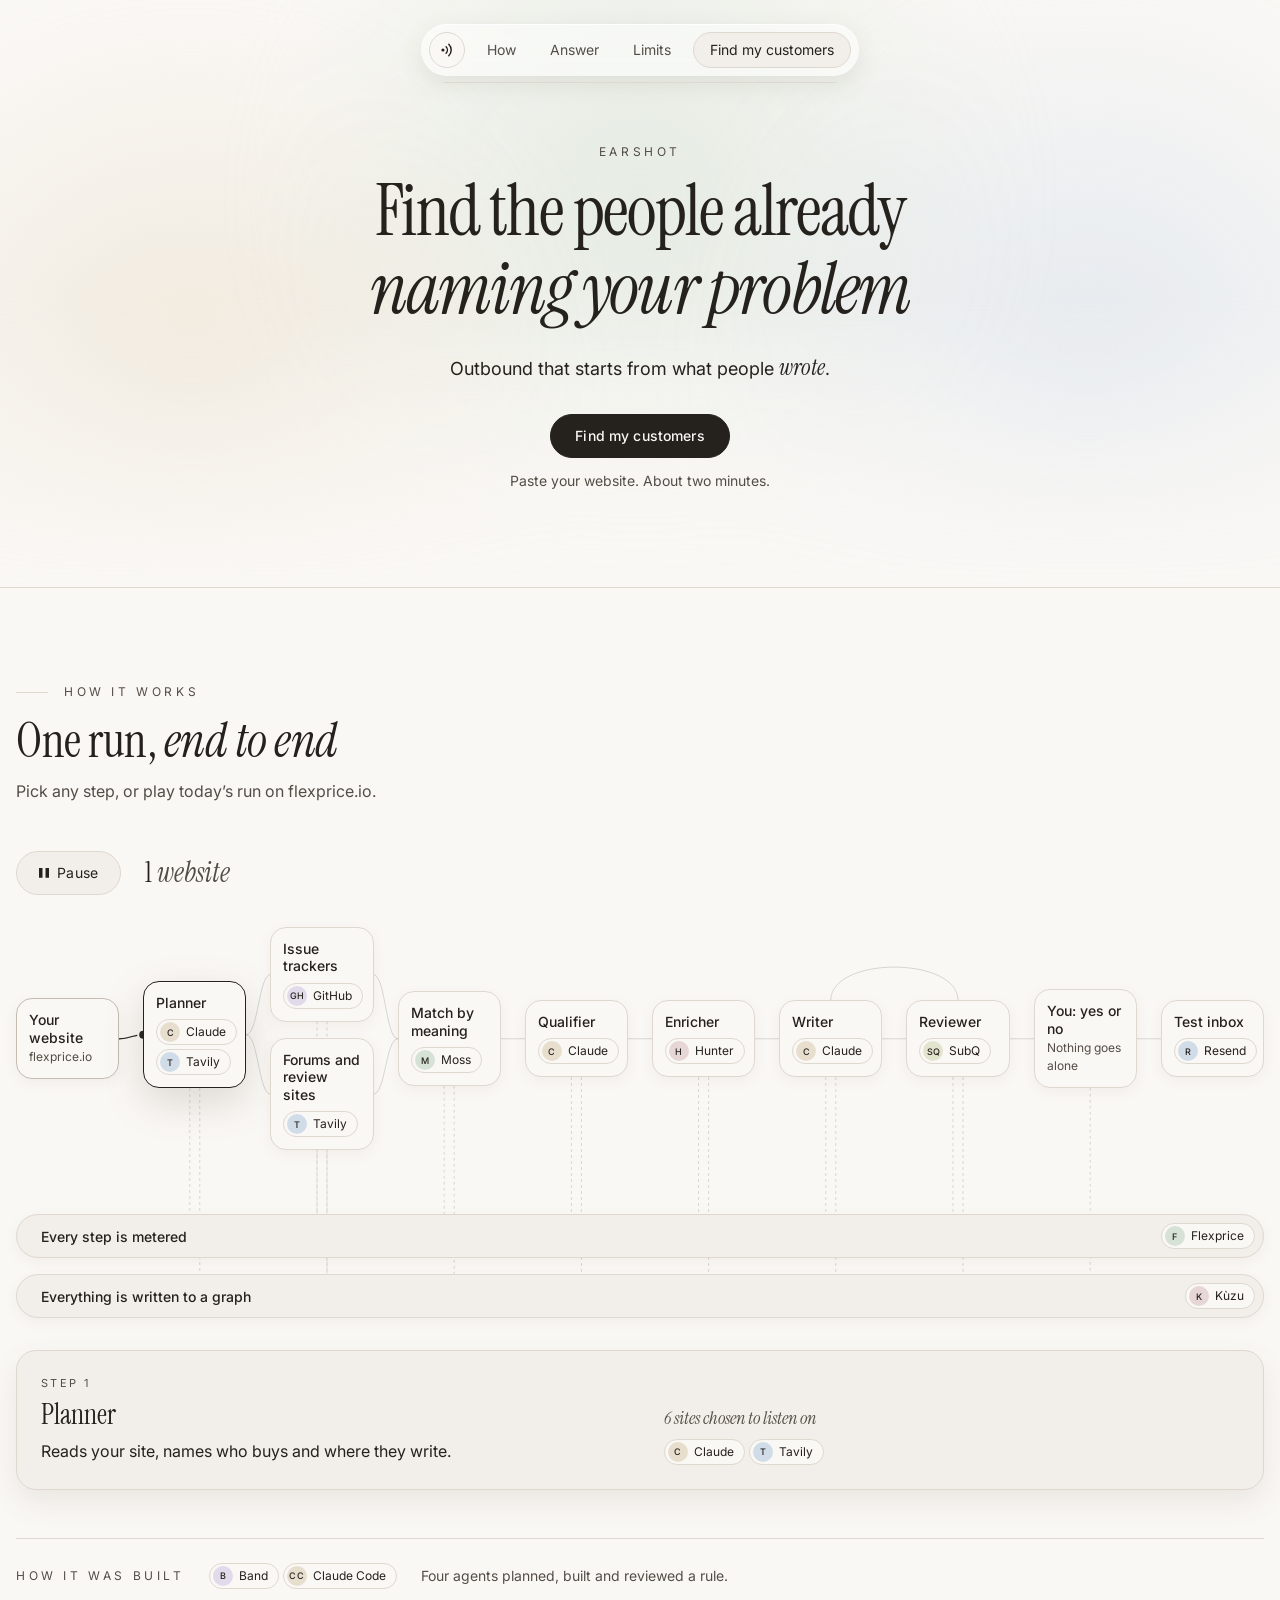
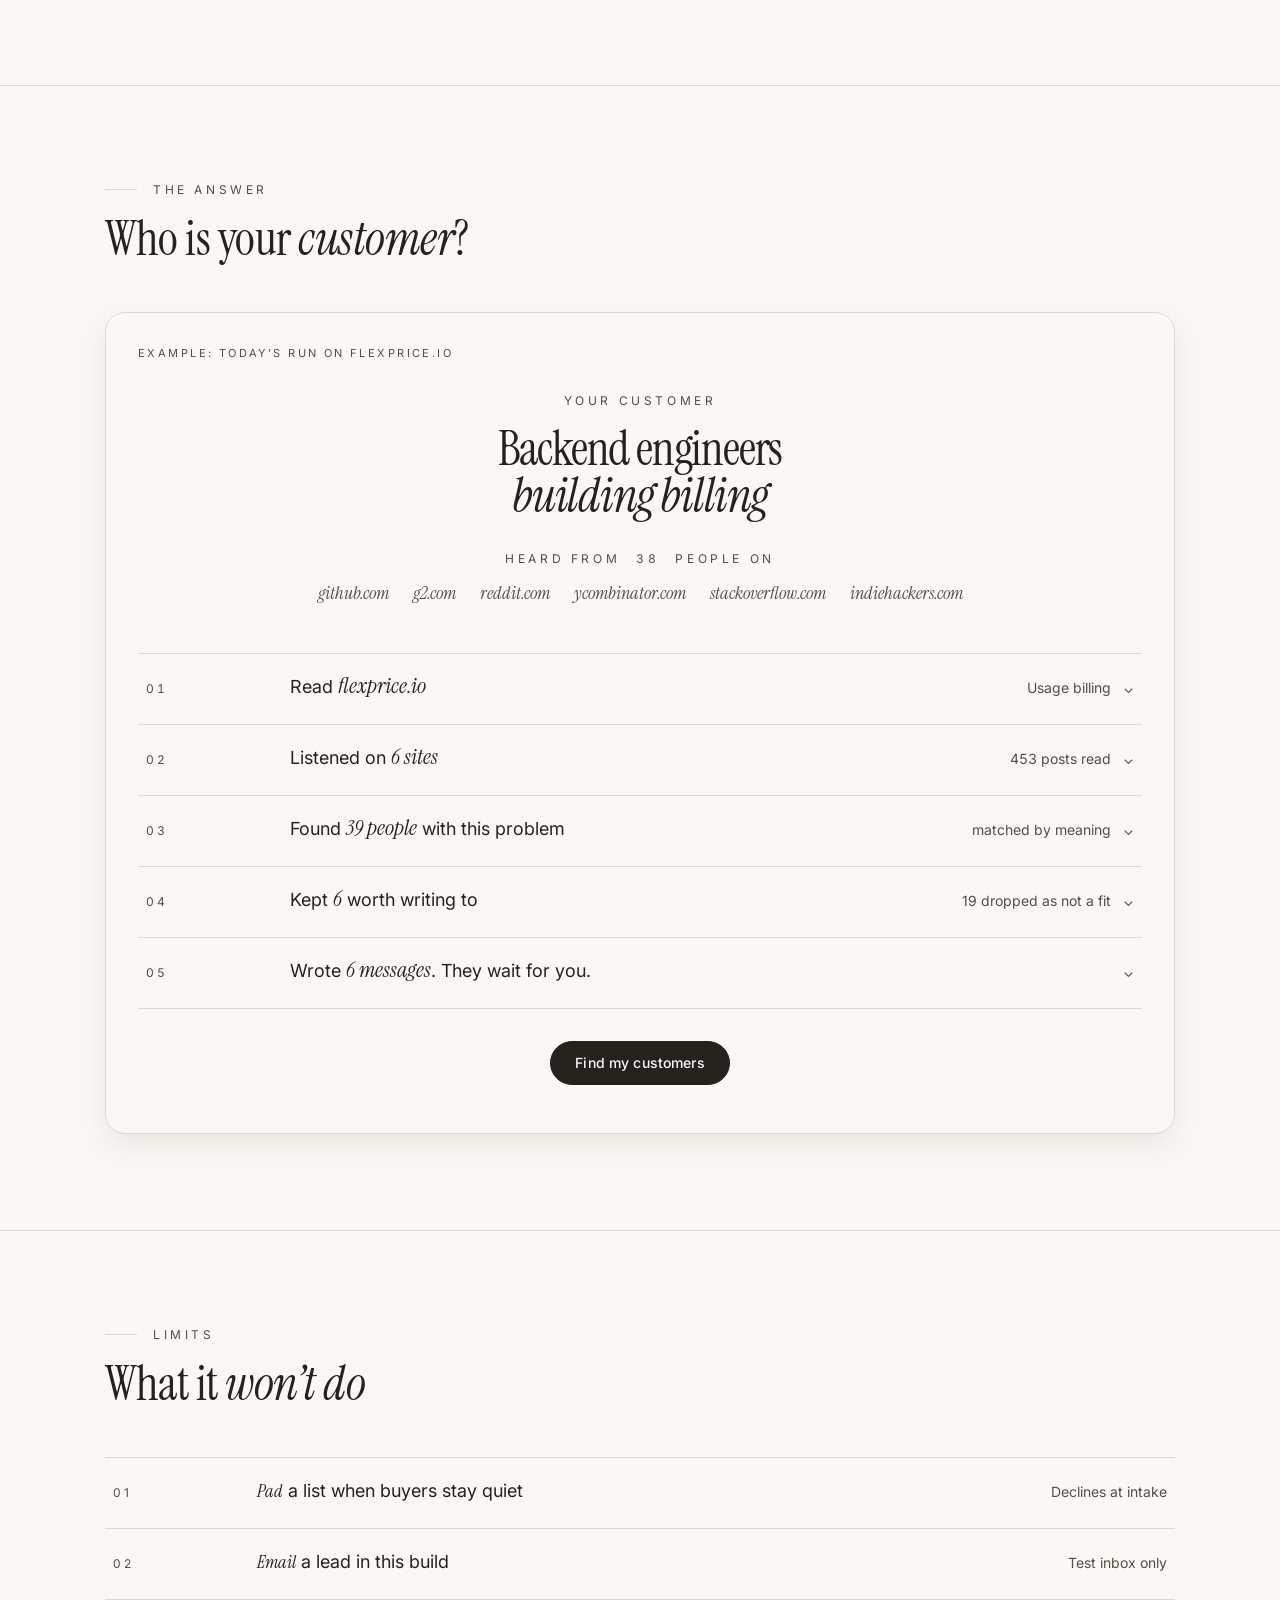
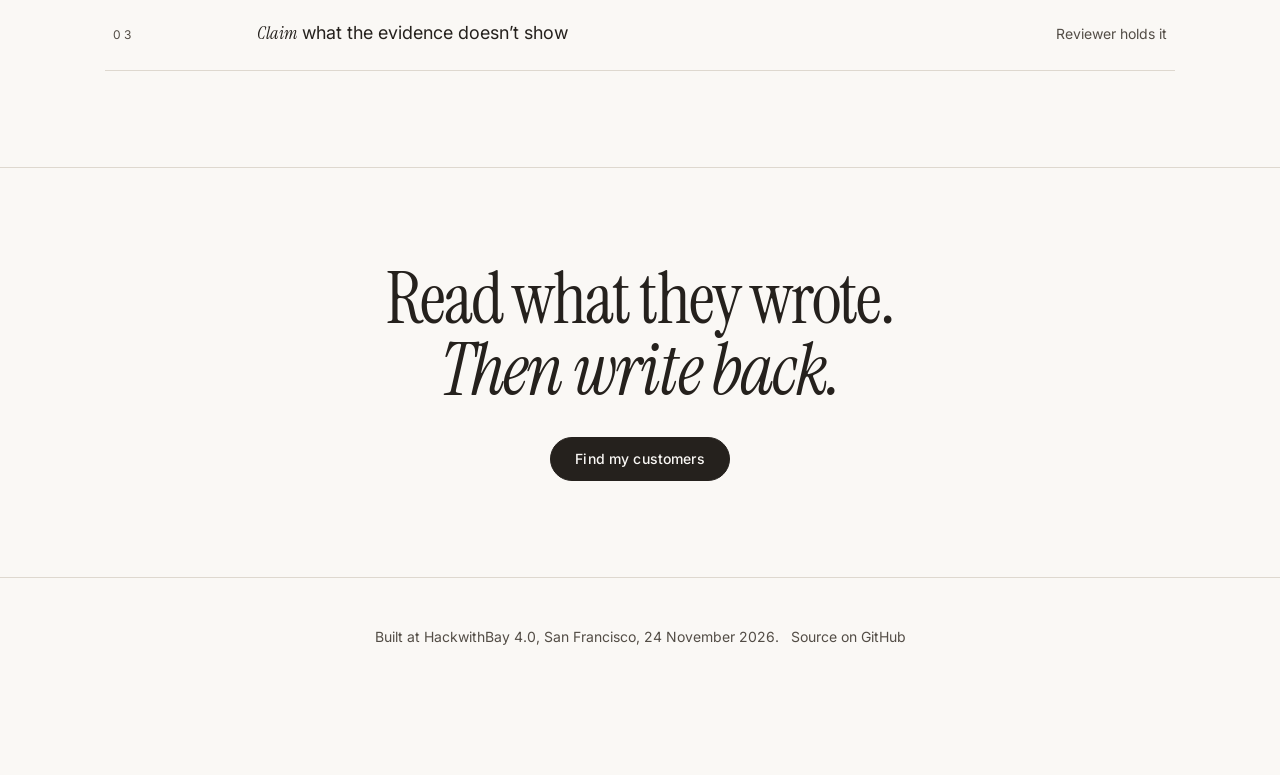
==== commit f69d0d9d: "Make the landing page an interactive map of one run A tree of the steps with the tool behind each, s" ====
--- a/static/landing.html
+++ b/static/landing.html
@@ -11,6 +11,10 @@
 <link rel="preconnect" href="https://fonts.gstatic.com" crossorigin>
 <link href="https://fonts.googleapis.com/css2?family=Inter:wght@400;500&family=Instrument+Serif:ital@0;1&display=swap" rel="stylesheet">
 <link rel="stylesheet" href="/static/landing.css">
+<script>document.documentElement.classList.add("js");</script>
+<!-- Optional: without these the page is complete, only the scripted motion is skipped. -->
+<script src="/static/vendor/gsap.min.js" defer></script>
+<script src="/static/vendor/ScrollTrigger.min.js" defer></script>
 <script src="/static/landing.js" defer></script>
 </head>
 <body>
@@ -18,48 +22,89 @@
 <header class="nav-wrap">
   <nav class="nav" aria-label="Primary">
     <a class="mark" href="#top" aria-label="Earshot"><svg viewBox="0 0 20 20" fill="none" stroke="currentColor" stroke-width="1.6" stroke-linecap="round" aria-hidden="true"><circle cx="5.5" cy="10" r="1.75" fill="currentColor" stroke="none"/><path d="M9 6.5a5 5 0 0 1 0 7"/><path d="M12 3.6a9 9 0 0 1 0 12.8"/></svg></a>
+    <a href="#how">How</a>
     <a href="#answer">Answer</a>
-    <a href="#how">How</a>
     <a href="#limits">Limits</a>
     <a class="nav-cta" href="/app">Find my<span class="long">&nbsp;customers</span></a>
+    <span class="nav-progress" aria-hidden="true"><i></i></span>
   </nav>
 </header>
 
 <main id="main">
-  <header class="hero" id="top"><div class="wrap">
+  <header class="hero" id="top"><div class="hero-wash" aria-hidden="true"><i></i><i></i><i></i></div><div class="wrap">
     <p class="label">Earshot</p>
-    <h1 class="display">Find the people already <em>naming your problem</em></h1>
+    <h1 class="display hero-title"><span class="ln"><span>Find the people already</span></span> <span class="ln"><span><em>naming your problem</em></span></span></h1>
     <p class="hero-line">Outbound that starts from what people <em>wrote</em>.</p>
-    <p class="hero-desc">Paste your website. See who described your problem, in their words, with a link.</p>
-    <div class="hero-act"><a class="btn" href="/app">Find my customers</a><p class="hint">About two minutes</p></div>
-    <div class="logos"><p class="label bare">Heard on flexprice.io today</p>
-      <ul class="logo-row"><li>&ldquo;no invoice when the charge is $0&rdquo;</li><li>&ldquo;coupons don&rsquo;t reach Stripe&rdquo;</li><li>&ldquo;a webhook at quota&rdquo;</li></ul></div>
+    <div class="hero-act"><a class="btn" href="/app">Find my customers</a><p class="hint">Paste your website. About two minutes.</p></div>
   </div></header>
 
-  <section class="sec reveal" id="answer"><div class="wrap">
-    <div class="sec-head"><p class="label">The answer</p><h2 class="title">One run, <em>one screen</em></h2><p class="sub">flexprice.io, usage billing. That run&rsquo;s numbers, not a promise.</p></div>
-    <ul class="cards">
-      <li class="card"><div class="card-media"><p class="card-big num">463<small>issues read</small></p></div><div class="card-body"><p class="card-title">Where they write</p><p class="card-line">Public trackers of Flexprice and two open-source rivals.</p><p class="meta">GitHub · forums</p></div></li>
-      <li class="card"><div class="card-media"><p class="card-big num">39<small>people</small></p></div><div class="card-body"><p class="card-title">What hurts</p><p class="card-line">People describing a billing pain the product solves.</p><p class="meta">Matched by meaning</p></div></li>
-      <li class="card"><div class="card-media"><p class="card-big num">6<small>kept</small></p></div><div class="card-body"><p class="card-title">Who to write to</p><p class="card-line">Backend engineers building billing, each with a draft.</p><p class="meta">You approve each</p></div></li>
-    </ul>
+  <section class="sec" id="how" aria-labelledby="how-h"><div class="wrap wide">
+    <div class="sec-head"><p class="label">How it works</p><h2 class="title" id="how-h">One run, <em>end to end</em></h2>
+      <p class="sub">Pick any step, or play today&rsquo;s run on flexprice.io.</p></div>
+    <div class="play-bar">
+      <button type="button" class="pill play" id="play" aria-pressed="false"><span class="play-ic" aria-hidden="true"></span><span class="play-t">Play the run</span></button>
+      <p class="funnel" aria-live="polite"><span class="num" id="funnel-n">463</span> <span id="funnel-t">posts read</span></p>
+    </div>
+
+    <div class="map" id="map">
+      <svg class="map-lines" id="map-lines" aria-hidden="true"></svg>
+      <ol class="flow" id="flow" aria-label="The steps of one run">
+        <li class="nd" data-c="1"><button type="button" class="node" data-id="site"><span class="nd-t">Your website</span><span class="nd-s">flexprice.io</span></button></li>
+        <li class="nd" data-c="2"><button type="button" class="node" data-id="planner" data-meter data-graph><span class="nd-t">Planner</span></button><span class="chips"><button type="button" class="chip" data-tool="claude" data-m="C" aria-pressed="false">Claude</button><button type="button" class="chip" data-tool="tavily" data-m="T" aria-pressed="false">Tavily</button></span></li>
+        <li class="nd" data-c="3" data-r="1"><button type="button" class="node" data-id="trackers" data-meter data-graph><span class="nd-t">Issue trackers</span></button><span class="chips"><button type="button" class="chip" data-tool="github" data-m="GH" aria-pressed="false">GitHub</button></span></li>
+        <li class="nd" data-c="3" data-r="2"><button type="button" class="node" data-id="forums" data-meter data-graph><span class="nd-t">Forums and review sites</span></button><span class="chips"><button type="button" class="chip" data-tool="tavily" data-m="T" aria-pressed="false">Tavily</button></span></li>
+        <li class="nd" data-c="4"><button type="button" class="node" data-id="match" data-meter data-graph><span class="nd-t">Match by meaning</span></button><span class="chips"><button type="button" class="chip" data-tool="moss" data-m="M" aria-pressed="false">Moss</button></span></li>
+        <li class="nd" data-c="5"><button type="button" class="node" data-id="qualifier" data-meter data-graph><span class="nd-t">Qualifier</span></button><span class="chips"><button type="button" class="chip" data-tool="claude" data-m="C" aria-pressed="false">Claude</button></span></li>
+        <li class="nd" data-c="6"><button type="button" class="node" data-id="enricher" data-meter data-graph><span class="nd-t">Enricher</span></button><span class="chips"><button type="button" class="chip" data-tool="hunter" data-m="H" aria-pressed="false">Hunter</button></span></li>
+        <li class="nd" data-c="7"><button type="button" class="node" data-id="writer" data-meter data-graph><span class="nd-t">Writer</span></button><span class="chips"><button type="button" class="chip" data-tool="claude" data-m="C" aria-pressed="false">Claude</button></span></li>
+        <li class="nd" data-c="8"><button type="button" class="node" data-id="reviewer" data-meter data-graph><span class="nd-t">Reviewer</span></button><span class="chips"><button type="button" class="chip" data-tool="subq" data-m="SQ" aria-pressed="false">SubQ</button></span></li>
+        <li class="nd" data-c="9"><button type="button" class="node" data-id="you" data-graph><span class="nd-t">You: yes or no</span><span class="nd-s">Nothing goes alone</span></button></li>
+        <li class="nd" data-c="10"><button type="button" class="node" data-id="inbox"><span class="nd-t">Test inbox</span></button><span class="chips"><button type="button" class="chip" data-tool="resend" data-m="R" aria-pressed="false">Resend</button></span></li>
+        <li class="rail" data-rail="meter"><button type="button" class="node rail-b" data-id="meter"><span class="nd-t">Every step is metered</span></button><span class="chips"><button type="button" class="chip" data-tool="flexprice" data-m="F" aria-pressed="false">Flexprice</button></span></li>
+        <li class="rail" data-rail="graph"><button type="button" class="node rail-b" data-id="graph"><span class="nd-t">Everything is written to a graph</span></button><span class="chips"><button type="button" class="chip" data-tool="kuzu" data-m="K" aria-pressed="false">Kùzu</button></span></li>
+        <li class="detail" id="detail" aria-live="polite">
+          <p class="meta" id="d-k">Step</p>
+          <h3 class="d-t" id="d-t">Your website</h3>
+          <p class="d-s" id="d-s">You paste one link. That is all Earshot asks for.</p>
+          <p class="d-n num" id="d-n"></p>
+          <p class="chips" id="d-c"></p>
+        </li>
+      </ol>
+    </div>
+
+    <div class="built"><p class="label bare">How it was built</p>
+      <p class="chips"><button type="button" class="chip" data-tool="band" data-m="B" aria-pressed="false">Band</button><button type="button" class="chip" data-tool="claudecode" data-m="CC" aria-pressed="false">Claude Code</button></p>
+      <p class="built-line" id="built-line">Four agents planned, built and reviewed a rule.</p></div>
   </div></section>
 
-  <section class="sec reveal" id="how"><div class="wrap">
-    <div class="sec-head"><p class="label">How it works</p><h2 class="title">Seven agents, <em>one line</em></h2></div>
-    <ul class="rows">
-      <li><div class="r"><span class="r-k">01</span><span class="r-t"><i>Planner</i> reads your site</span><span class="r-n">Names the customer</span></div></li>
-      <li><div class="r"><span class="r-k">02</span><span class="r-t"><i>Scout</i> listens where they write</span><span class="r-n">Posts, with links</span></div></li>
-      <li><div class="r"><span class="r-k">03</span><span class="r-t"><i>Qualifier</i> weighs each post</span><span class="r-n">Keeps the few</span></div></li>
-      <li><div class="r"><span class="r-k">04</span><span class="r-t"><i>Enricher</i> finds a way to reach them</span><span class="r-n">Or says none</span></div></li>
-      <li><div class="r"><span class="r-k">05</span><span class="r-t"><i>Writer</i> drafts from their words</span><span class="r-n">Quotes them</span></div></li>
-      <li><div class="r"><span class="r-k">06</span><span class="r-t"><i>Reviewer</i> checks every claim</span><span class="r-n">Second model</span></div></li>
-      <li><div class="r"><span class="r-k">07</span><span class="r-t"><i>Sender</i> releases what you approved</span><span class="r-n">Every gate passes</span></div></li>
-    </ul>
+  <section class="sec" id="answer" aria-labelledby="answer-h"><div class="wrap">
+    <div class="sec-head"><p class="label">The answer</p><h2 class="title" id="answer-h">Who is your <em>customer</em>?</h2></div>
+    <div class="mini">
+      <p class="mini-bar meta">Example: today&rsquo;s run on flexprice.io</p>
+      <div class="mini-hero">
+        <p class="label bare">Your customer</p>
+        <p class="display mini-line">Backend engineers <em>building billing</em></p>
+        <div class="logos"><p class="label bare">Heard from <span class="num">39</span> people on</p>
+          <ul class="logo-row"><li>github.com</li><li>g2.com</li><li>reddit.com</li><li>ycombinator.com</li><li>stackoverflow.com</li><li>indiehackers.com</li></ul></div>
+      </div>
+      <ul class="rows story" id="mini-story">
+        <li class="st"><button type="button" class="r st-btn" aria-expanded="false" aria-controls="ms-1"><span class="r-k num">01</span><span class="r-t">Read <em>flexprice.io</em></span><span class="r-n">Usage billing<span class="chev" aria-hidden="true">&#8964;</span></span></button>
+          <div class="st-more" id="ms-1" inert><div><ul class="st-lines"><li>Named who buys, what hurts them and where they write.</li></ul></div></div></li>
+        <li class="st"><button type="button" class="r st-btn" aria-expanded="false" aria-controls="ms-2"><span class="r-k num">02</span><span class="r-t">Listened on <em>6 sites</em></span><span class="r-n"><span><span class="num">463</span> posts read</span><span class="chev" aria-hidden="true">&#8964;</span></span></button>
+          <div class="st-more" id="ms-2" inert><div><ul class="st-lines"><li>Three public trackers plus forum posts.</li></ul></div></div></li>
+        <li class="st"><button type="button" class="r st-btn" aria-expanded="false" aria-controls="ms-3"><span class="r-k num">03</span><span class="r-t">Found <em>39 people</em> with this problem</span><span class="r-n">matched by meaning<span class="chev" aria-hidden="true">&#8964;</span></span></button>
+          <div class="st-more" id="ms-3" inert><div><ul class="st-lines"><li>Each post was compared with the pains by what it means, not by its words.</li></ul></div></div></li>
+        <li class="st"><button type="button" class="r st-btn" aria-expanded="false" aria-controls="ms-4"><span class="r-k num">04</span><span class="r-t">Kept <em>6</em> worth writing to</span><span class="r-n">19 dropped as not a fit<span class="chev" aria-hidden="true">&#8964;</span></span></button>
+          <div class="st-more" id="ms-4" inert><div><ul class="st-lines"><li>Posts with no named author stay as evidence only.</li></ul></div></div></li>
+        <li class="st"><button type="button" class="r st-btn" aria-expanded="false" aria-controls="ms-5"><span class="r-k num">05</span><span class="r-t">Wrote <em>6 messages</em>. They wait for you.</span><span class="r-n"><span class="chev" aria-hidden="true">&#8964;</span></span></button>
+          <div class="st-more" id="ms-5" inert><div><ul class="st-lines"><li>A second model checked every message; the Writer gets one rewrite.</li><li>Nothing is sent to the person in this demo.</li></ul></div></div></li>
+      </ul>
+      <div class="mini-act"><a class="btn" href="/app">Find my customers</a></div>
+    </div>
   </div></section>
 
-  <section class="sec reveal" id="limits"><div class="wrap">
-    <div class="sec-head"><p class="label">Limits</p><h2 class="title">What it <em>won&rsquo;t do</em></h2></div>
+  <section class="sec" id="limits" aria-labelledby="limits-h"><div class="wrap">
+    <div class="sec-head"><p class="label">Limits</p><h2 class="title" id="limits-h">What it <em>won&rsquo;t do</em></h2></div>
     <ul class="rows">
       <li><div class="r"><span class="r-k">01</span><span class="r-t"><i>Pad</i> a list when buyers stay quiet</span><span class="r-n">Declines at intake</span></div></li>
       <li><div class="r"><span class="r-k">02</span><span class="r-t"><i>Email</i> a lead in this build</span><span class="r-n">Test inbox only</span></div></li>
@@ -67,12 +112,12 @@
     </ul>
   </div></section>
 
-  <section class="sec reveal" style="text-align:center"><div class="wrap">
+  <section class="sec close" aria-label="Start"><div class="wrap">
     <h2 class="display">Read what they wrote. <em>Then write back.</em></h2>
     <div class="hero-act"><a class="btn" href="/app">Find my customers</a></div>
   </div></section>
 </main>
 
-<footer class="foot"><p>Built at HackwithBay 4.0, San Francisco, <time datetime="2026-11-24">24 November 2026</time>.</p></footer>
+<footer class="foot"><p>Built at HackwithBay 4.0, San Francisco, <time datetime="2026-11-24">24 November 2026</time>. <a class="ul" href="https://github.com/vihuynh72/hackwithbay">Source on GitHub</a></p></footer>
 </body>
 </html>
--- a/static/landing.css
+++ b/static/landing.css
@@ -1,5 +1,156 @@
 @import url("/static/app.css");
 
-/* The landing page uses the product's system; only the smooth anchor scroll is its own. */
+/* The landing page uses the product's system; what follows is the map, the miniature and the motion. */
+:root {
+  /* Quiet tints for the tool monograms: paper-family hues, ink text stays above 10:1 on each. */
+  --tint-1: rgb(232, 222, 206);
+  --tint-2: rgb(214, 226, 214);
+  --tint-3: rgb(208, 220, 232);
+  --tint-4: rgb(230, 214, 214);
+  --tint-5: rgb(224, 218, 234);
+  --tint-6: rgb(226, 228, 206);
+  --wash-1: rgba(214, 226, 214, 0.6);
+  --wash-2: rgba(230, 218, 196, 0.55);
+  --wash-3: rgba(205, 218, 232, 0.5);
+  --line: rgba(37, 33, 29, 0.16);
+  --line-on: rgb(37, 33, 29);
+  --wide: 1360px;
+}
 html { scroll-behavior: smooth; }
 @media (prefers-reduced-motion: reduce) { html { scroll-behavior: auto; } }
+
+/* --- nav progress hairline ---------------------------------------------------- */
+.nav { position: relative; }
+.nav-progress { position: absolute; left: 22px; right: 22px; bottom: -7px; height: 1px; background: var(--color-rule); overflow: hidden; border-radius: 1px; }
+.nav-progress i { position: absolute; inset: 0; background: var(--color-ink); transform: scaleX(var(--p, 0)); transform-origin: left; }
+
+/* --- hero --------------------------------------------------------------------- */
+.hero::before { display: none; }
+.hero-wash { position: absolute; inset: -10% 0 0; z-index: -1; overflow: hidden; pointer-events: none; -webkit-mask-image: linear-gradient(#000 55%, transparent); mask-image: linear-gradient(#000 55%, transparent); }
+.hero-wash i { position: absolute; width: 60vmax; height: 60vmax; border-radius: 50%; filter: blur(40px); }
+.hero-wash i:nth-child(1) { left: 20%; top: -20%; background: radial-gradient(closest-side, var(--wash-1), transparent); animation: drift-a 26s ease-in-out infinite alternate; }
+.hero-wash i:nth-child(2) { left: -15%; top: 10%; background: radial-gradient(closest-side, var(--wash-2), transparent); animation: drift-b 32s ease-in-out infinite alternate; }
+.hero-wash i:nth-child(3) { right: -15%; top: 5%; background: radial-gradient(closest-side, var(--wash-3), transparent); animation: drift-a 30s ease-in-out -8s infinite alternate-reverse; }
+@keyframes drift-a { to { transform: translate3d(6vw, 4vh, 0) scale(1.08); } }
+@keyframes drift-b { to { transform: translate3d(-5vw, -3vh, 0) scale(0.94); } }
+.hero-title { max-width: 20ch; }
+.hero-title .ln { display: block; overflow: hidden; padding-bottom: 0.1em; }
+.hero-title .ln > span { display: block; }
+.hero .hint { color: var(--color-muted); font-size: var(--text-sm); }
+
+/* --- the map ------------------------------------------------------------------ */
+.wrap.wide { width: min(100% - 2rem, var(--wide)); }
+.play-bar { display: flex; flex-wrap: wrap; align-items: center; gap: var(--space-4) var(--space-6); margin-bottom: var(--space-8); }
+.play-ic { width: 10px; height: 10px; background: var(--color-ink); clip-path: polygon(0 0, 100% 50%, 0 100%); }
+.play[aria-pressed="true"] .play-ic { clip-path: polygon(0 0, 35% 0, 35% 100%, 0 100%, 0 0, 65% 0, 100% 0, 100% 100%, 65% 100%, 65% 0); }
+.funnel { font: 400 var(--text-xl)/1 var(--font-display); }
+.funnel #funnel-t { font-style: italic; color: var(--color-muted); }
+
+.map { position: relative; }
+.map-lines { position: absolute; inset: 0; width: 100%; height: 100%; overflow: visible; pointer-events: none; z-index: 0; }
+.map-lines path, .map-lines line { fill: none; stroke: var(--line); stroke-width: 1; stroke-linecap: round; }
+.map-lines .on { stroke: var(--line-on); stroke-width: 1.25; transition: stroke-dashoffset 700ms var(--ease-out); }
+.map-lines .tick { stroke-dasharray: 2 4; }
+.map-lines .tick.lit { stroke: rgba(37, 33, 29, 0.5); }
+.map-lines .dot { fill: var(--color-ink); stroke: var(--color-paper); stroke-width: 2; }
+
+.flow { position: relative; z-index: 1; list-style: none; margin: 0; padding: 0; display: grid; gap: var(--space-6); grid-template-columns: 1fr 1fr; }
+.nd, .rail { position: relative; display: flex; flex-direction: column; gap: var(--space-2); padding: var(--space-3); border: 1px solid var(--color-rule); border-radius: var(--radius-md);
+  background: var(--color-paper); box-shadow: 0 4px 14px rgba(90, 75, 55, 0.06); grid-column: 1 / -1;
+  transition: transform var(--dur) var(--ease-out), box-shadow var(--dur) var(--ease-out), border-color var(--dur) var(--ease-out); }
+.nd[data-r="1"] { grid-column: 1; }
+.nd[data-r="2"] { grid-column: 2; }
+.nd:hover, .rail:hover { box-shadow: var(--shadow-card); }
+.nd.is-path, .rail.is-path { border-color: var(--color-control); }
+.nd.is-on, .rail.is-on { transform: translateY(-4px); border-color: var(--color-ink); box-shadow: var(--shadow-float); }
+.nd.is-tool, .rail.is-tool { border-color: var(--color-ink); background: var(--color-paper-2); }
+.node { display: flex; flex-direction: column; gap: 2px; width: 100%; padding: 0; border: 0; background: none; color: inherit; font: inherit; text-align: left; cursor: pointer; }
+.node::after { content: ""; position: absolute; inset: 0; border-radius: inherit; }  /* the whole card is the hit area */
+.nd-t { font: 500 var(--text-sm)/1.25 var(--font-body); }
+.nd-s { font-size: var(--text-xs); color: var(--color-muted); }
+.rail { flex-direction: row; flex-wrap: wrap; align-items: center; justify-content: space-between; border-radius: var(--radius-pill); padding: var(--space-2) var(--space-2) var(--space-2) var(--space-6); background: var(--color-paper-2); }
+.rail .node { width: auto; }
+
+.chips { position: relative; z-index: 1; display: flex; flex-wrap: wrap; gap: var(--space-1); }
+.chip { display: inline-flex; align-items: center; gap: 6px; min-height: 26px; padding: 2px 10px 2px 3px; border: 1px solid var(--color-rule); border-radius: var(--radius-pill);
+  background: var(--color-paper); color: var(--color-ink); font: 400 var(--text-xs)/1 var(--font-body); cursor: pointer; white-space: nowrap;
+  transition: border-color var(--dur-short) var(--ease-out), transform var(--dur-short) var(--ease-out); }
+.chip::before { content: attr(data-m); display: inline-grid; place-items: center; width: 20px; height: 20px; border-radius: 50%; background: var(--tint, var(--tint-1)); font: 500 9px/1 var(--font-body); letter-spacing: 0.02em; }
+.chip:hover { border-color: var(--color-control); }
+.chip:active, .pill:active, .btn:active { transform: scale(0.97); }
+.chip[aria-pressed="true"] { border-color: var(--color-ink); }
+.chip[data-tool="claude"] { --tint: var(--tint-1); }
+.chip[data-tool="tavily"] { --tint: var(--tint-3); }
+.chip[data-tool="github"] { --tint: var(--tint-5); }
+.chip[data-tool="moss"] { --tint: var(--tint-2); }
+.chip[data-tool="hunter"] { --tint: var(--tint-4); }
+.chip[data-tool="subq"] { --tint: var(--tint-6); }
+.chip[data-tool="resend"] { --tint: var(--tint-3); }
+.chip[data-tool="flexprice"] { --tint: var(--tint-2); }
+.chip[data-tool="kuzu"] { --tint: var(--tint-4); }
+.chip[data-tool="band"] { --tint: var(--tint-5); }
+.chip[data-tool="claudecode"] { --tint: var(--tint-1); }
+
+.detail { grid-column: 1 / -1; display: grid; gap: var(--space-2); padding: var(--space-6); border: 1px solid var(--color-rule); border-radius: var(--radius-lg); background: var(--color-paper-2); box-shadow: var(--shadow-card); }
+.d-t { font: 400 var(--text-xl)/1.1 var(--font-display); }
+.d-s { max-width: var(--measure); }
+.d-n { font: italic 400 var(--text-lg)/1.3 var(--font-display); color: var(--color-muted); }
+.d-n:empty { display: none; }
+.d-c .tool-line { flex-basis: 100%; color: var(--color-muted); font-size: var(--text-sm); }
+
+.built { display: flex; flex-wrap: wrap; align-items: center; gap: var(--space-3) var(--space-6); margin-top: var(--space-12); padding-top: var(--space-6); border-top: 1px solid var(--color-rule); }
+.built .label { margin: 0; }
+.built-line { color: var(--color-muted); font-size: var(--text-sm); }
+
+@media (min-width: 70rem) {
+  .flow { grid-template-columns: repeat(10, minmax(0, 1fr)); grid-template-rows: auto auto; column-gap: var(--space-6); row-gap: var(--space-4); }
+  .nd { grid-row: 1 / span 2; align-self: center; }
+  .nd[data-c="1"] { grid-column: 1; } .nd[data-c="2"] { grid-column: 2; }
+  .nd[data-r="1"] { grid-column: 3; grid-row: 1; } .nd[data-r="2"] { grid-column: 3; grid-row: 2; }
+  .nd[data-c="4"] { grid-column: 4; } .nd[data-c="5"] { grid-column: 5; } .nd[data-c="6"] { grid-column: 6; } .nd[data-c="7"] { grid-column: 7; }
+  .nd[data-c="8"] { grid-column: 8; } .nd[data-c="9"] { grid-column: 9; } .nd[data-c="10"] { grid-column: 10; }
+  .rail[data-rail="meter"] { grid-row: 3; margin-top: var(--space-12); }
+  .rail { grid-column: 1 / -1; }
+  .rail[data-rail="graph"] { grid-row: 4; }
+  .detail { grid-row: 5; grid-template-columns: minmax(0, 1fr) minmax(0, 1fr); column-gap: var(--space-12); align-items: start; margin-top: var(--space-4); }
+  .detail .meta, .detail .d-t, .detail .d-s { grid-column: 1; }
+  .detail .d-n { grid-column: 2; grid-row: 1 / span 2; align-self: end; }
+  .detail .d-c { grid-column: 2; grid-row: 3; }
+}
+
+/* --- the miniature of the app ------------------------------------------------- */
+.mini { padding: var(--space-8) var(--space-8) var(--space-12); border: 1px solid var(--color-rule); border-radius: var(--radius-lg); background: var(--color-paper); box-shadow: var(--shadow-card); }
+.mini-bar { margin-bottom: var(--space-8); }
+.mini-hero { text-align: center; padding-bottom: var(--space-12); }
+.mini-hero .label { justify-content: center; }
+.mini-line { font-size: var(--text-2xl); }
+.mini .logos { margin-top: var(--space-8); }
+.mini .logo-row { gap: var(--space-2) var(--space-6); }
+.mini .logo-row li { font-size: var(--text-lg); }
+.mini-act { display: flex; justify-content: center; margin-top: var(--space-8); }
+.close { text-align: center; }
+.foot .ul { margin-left: var(--space-2); text-decoration: none; background: linear-gradient(currentColor, currentColor) left bottom / 0 1px no-repeat; transition: background-size var(--dur) var(--ease-out); }
+.foot .ul:hover, .foot .ul:focus-visible { background-size: 100% 1px; }
+@media (max-width: 40rem) { .mini { padding: var(--space-6) var(--space-4) var(--space-8); } .rail { border-radius: var(--radius-md); padding-left: var(--space-3); } }
+
+/* --- motion: only when the script runs and the visitor allows it --------------- */
+.motion .sec .label::before { transform: scaleX(0); transform-origin: left; transition: transform 700ms var(--ease-out); }
+.motion .sec .label { opacity: 0; transform: translateX(-12px); transition: opacity 500ms var(--ease-out), transform 500ms var(--ease-out); }
+.motion .sec .title, .motion .sec .sub, .motion .sec .play-bar, .motion .close .display { opacity: 0; transform: translateY(28px); clip-path: inset(0 0 100% 0); transition: opacity 700ms var(--ease-out) 120ms, transform 800ms var(--ease-out) 120ms, clip-path 800ms var(--ease-out) 120ms; }
+.motion .sec .sub, .motion .sec .play-bar { transition-delay: 240ms; }
+.motion .flow > li, .motion .mini, .motion .built { opacity: 0; transform: translateY(24px) scale(0.97); transition: opacity 600ms var(--ease-out), transform 700ms var(--ease-out), box-shadow var(--dur) var(--ease-out), border-color var(--dur) var(--ease-out); transition-delay: calc(var(--i, 0) * 60ms + 200ms); }
+.motion .sec .rows > li { position: relative; border-top-color: transparent; }
+.motion .sec .rows > li::before { content: ""; position: absolute; left: 0; right: 0; top: -1px; height: 1px; background: var(--color-rule); transform: scaleX(0); transform-origin: left; transition: transform 800ms var(--ease-out); transition-delay: calc(var(--i, 0) * 90ms + 200ms); }
+.motion .sec .rows > li > .r { opacity: 0; transition: opacity 500ms var(--ease-out), background var(--dur) var(--ease-out); transition-delay: calc(var(--i, 0) * 90ms + 600ms); }
+.motion .sec.is-in .label { opacity: 1; transform: none; }
+.motion .sec.is-in .label::before { transform: none; }
+.motion .sec.is-in .title, .motion .sec.is-in .sub, .motion .sec.is-in .play-bar, .motion .close.is-in .display { opacity: 1; transform: none; clip-path: inset(0 0 -20% 0); }
+.motion .sec.is-in .flow > li, .motion .sec.is-in .mini, .motion .sec.is-in .built { opacity: 1; transform: none; }
+.motion .sec.is-in .flow > li.is-on { transform: translateY(-4px); transition-delay: 0s; }
+.motion .sec.is-in .rows > li::before { transform: none; }
+.motion .sec.is-in .rows > li > .r { opacity: 1; }
+.motion .flow.settled > li { transition-delay: 0s; }
+@media (prefers-reduced-motion: reduce) {
+  .hero-wash i { animation: none; }
+  .map-lines .on, .nd, .rail, .chip { transition: none; }
+}
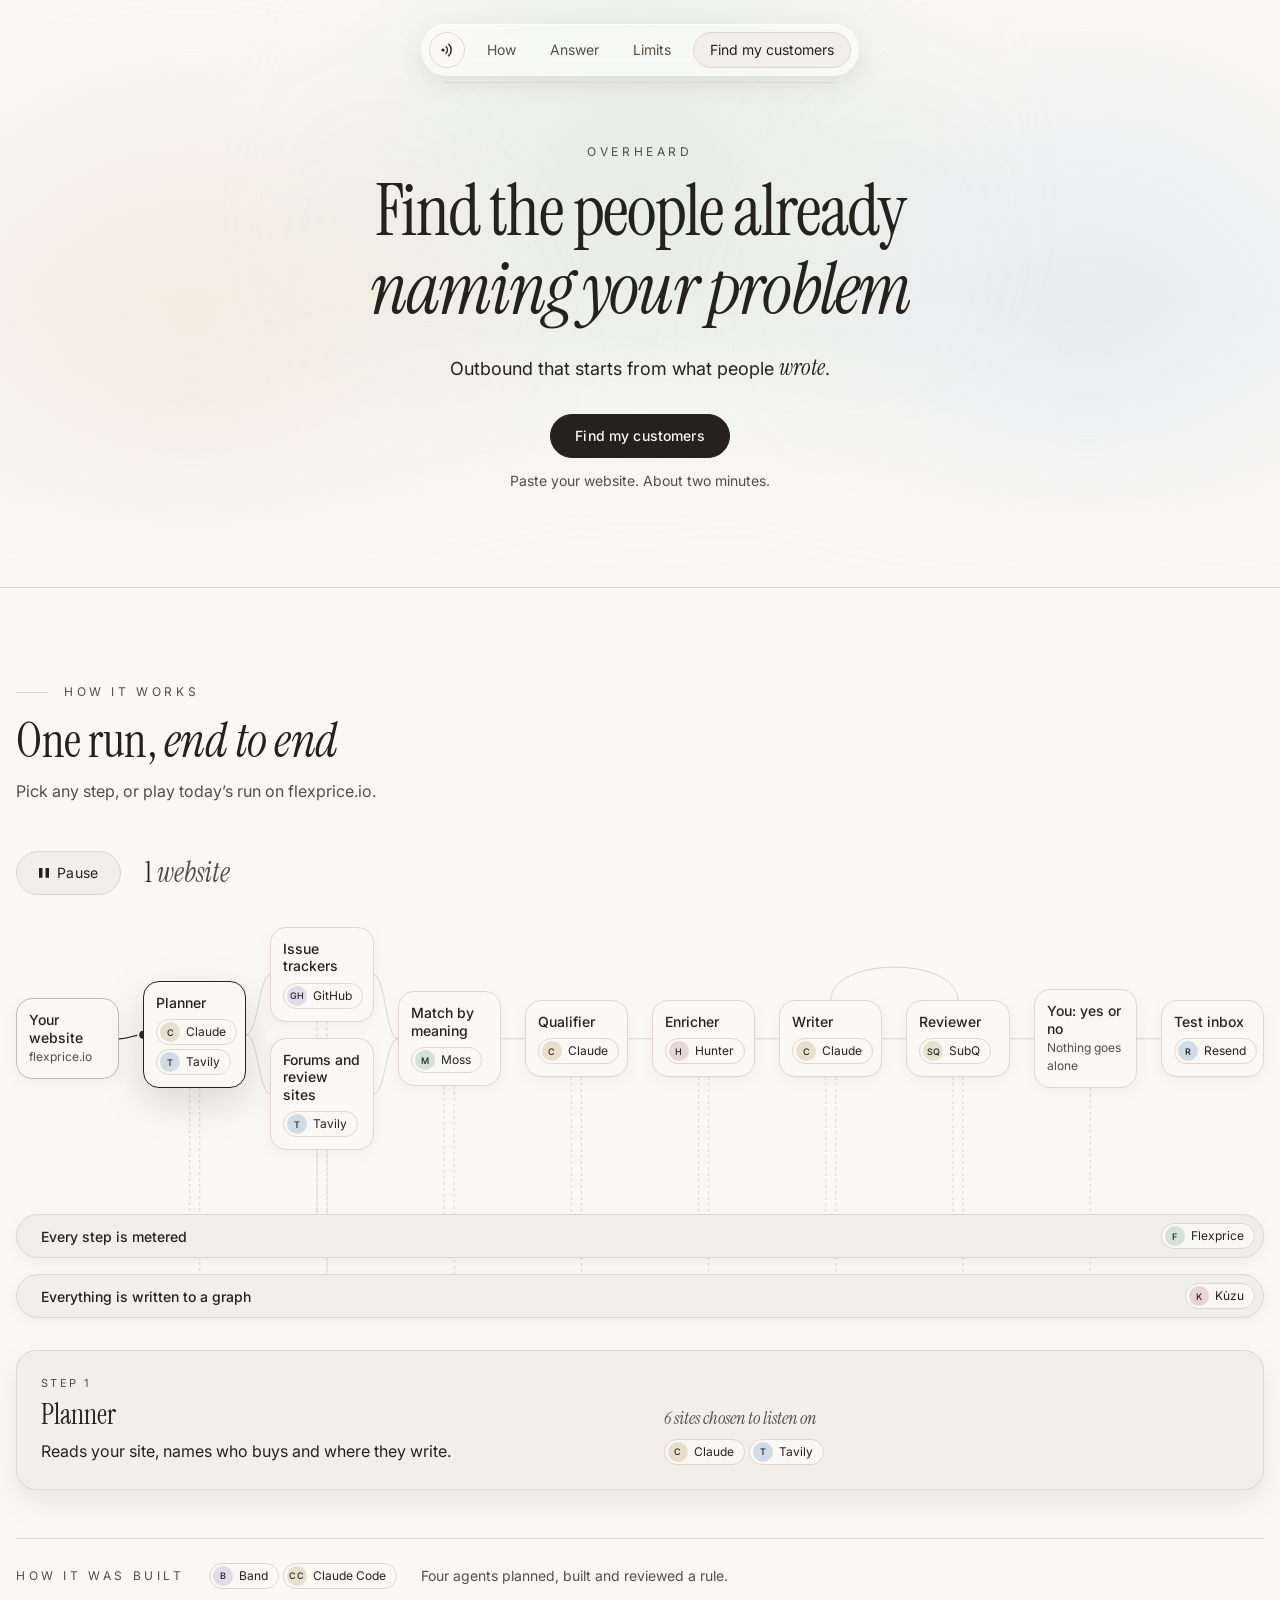
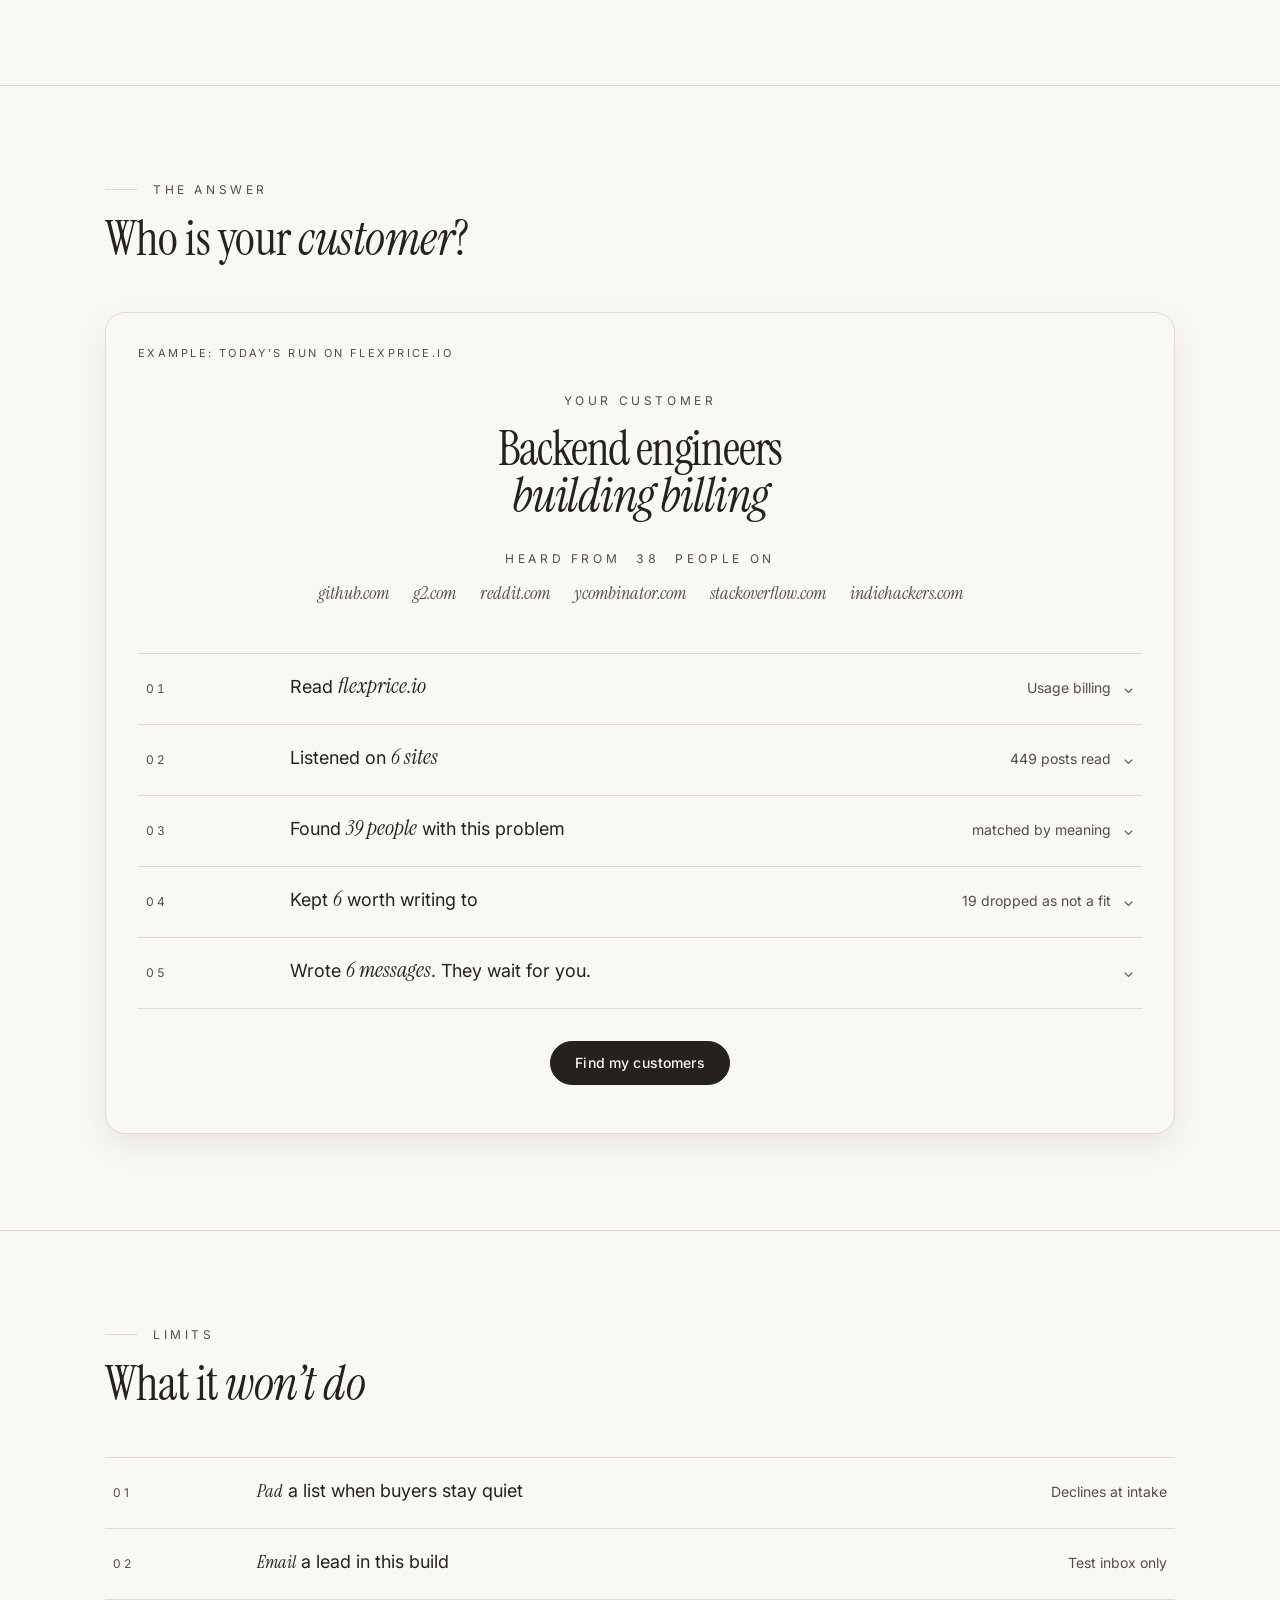
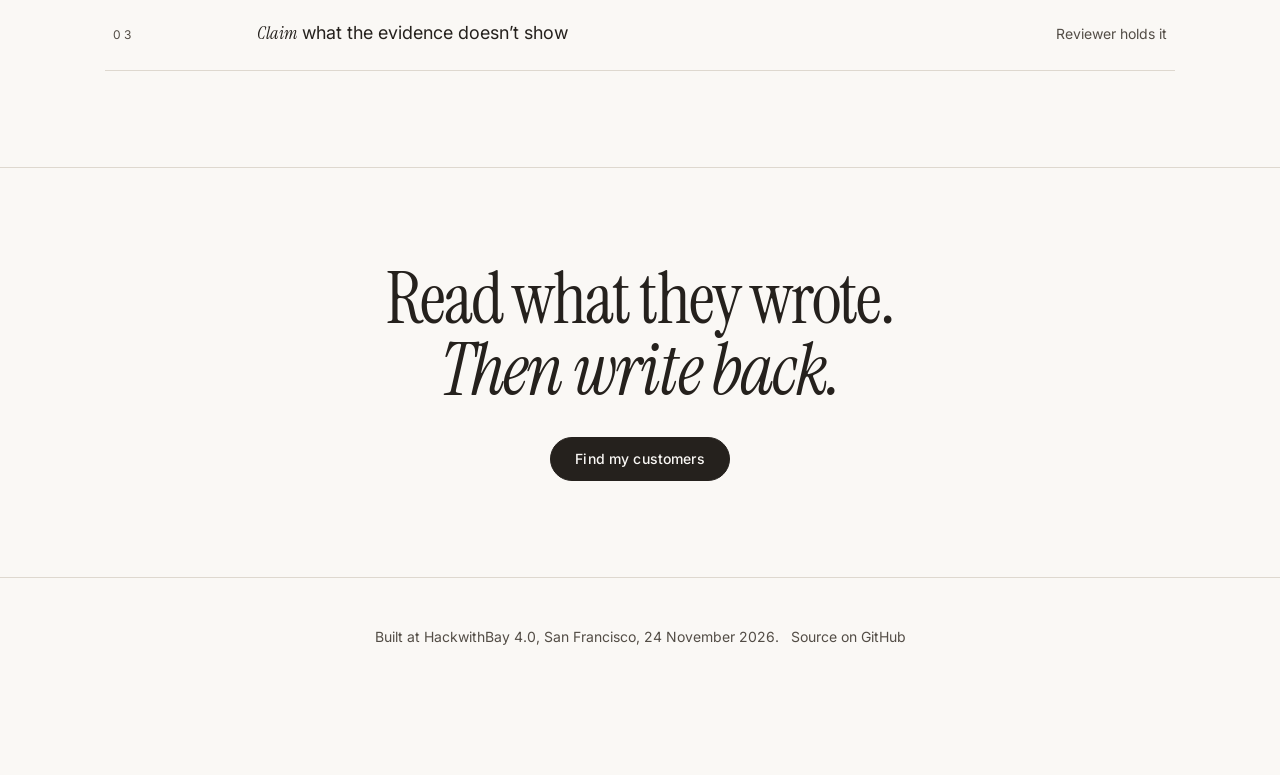
==== commit ef0e6310: "Rename the product to Overheard; show a stopped search as a readable note The name changes wherever " ====
--- a/static/landing.html
+++ b/static/landing.html
@@ -5,8 +5,8 @@
 <meta name="viewport" content="width=device-width, initial-scale=1">
 <meta name="theme-color" content="#faf8f5">
 <link rel="icon" type="image/svg+xml" href="data:image/svg+xml,%3Csvg%20xmlns%3D%22http%3A//www.w3.org/2000/svg%22%20viewBox%3D%220%200%2020%2020%22%20fill%3D%22none%22%20stroke%3D%22%231d3a6b%22%20stroke-width%3D%221.8%22%20stroke-linecap%3D%22round%22%3E%3Crect%20width%3D%2220%22%20height%3D%2220%22%20rx%3D%224%22%20fill%3D%22%23f9f6f0%22%20stroke%3D%22none%22/%3E%3Ccircle%20cx%3D%225.5%22%20cy%3D%2210%22%20r%3D%221.75%22%20fill%3D%22%231d3a6b%22%20stroke%3D%22none%22/%3E%3Cpath%20d%3D%22M9%206.5a5%205%200%200%201%200%207%22/%3E%3Cpath%20d%3D%22M12%203.6a9%209%200%200%201%200%2012.8%22/%3E%3C/svg%3E">
-<title>Earshot · outbound that starts from what people wrote</title>
-<meta name="description" content="Paste your website. Earshot finds the people already describing your problem in public, and drafts a message you approve.">
+<title>Overheard · outbound that starts from what people wrote</title>
+<meta name="description" content="Paste your website. Overheard finds the people already describing your problem in public, and drafts a message you approve.">
 <link rel="preconnect" href="https://fonts.googleapis.com">
 <link rel="preconnect" href="https://fonts.gstatic.com" crossorigin>
 <link href="https://fonts.googleapis.com/css2?family=Inter:wght@400;500&family=Instrument+Serif:ital@0;1&display=swap" rel="stylesheet">
@@ -21,7 +21,7 @@
 <a class="skip" href="#main">Skip to content</a>
 <header class="nav-wrap">
   <nav class="nav" aria-label="Primary">
-    <a class="mark" href="#top" aria-label="Earshot"><svg viewBox="0 0 20 20" fill="none" stroke="currentColor" stroke-width="1.6" stroke-linecap="round" aria-hidden="true"><circle cx="5.5" cy="10" r="1.75" fill="currentColor" stroke="none"/><path d="M9 6.5a5 5 0 0 1 0 7"/><path d="M12 3.6a9 9 0 0 1 0 12.8"/></svg></a>
+    <a class="mark" href="#top" aria-label="Overheard"><svg viewBox="0 0 20 20" fill="none" stroke="currentColor" stroke-width="1.6" stroke-linecap="round" aria-hidden="true"><circle cx="5.5" cy="10" r="1.75" fill="currentColor" stroke="none"/><path d="M9 6.5a5 5 0 0 1 0 7"/><path d="M12 3.6a9 9 0 0 1 0 12.8"/></svg></a>
     <a href="#how">How</a>
     <a href="#answer">Answer</a>
     <a href="#limits">Limits</a>
@@ -32,7 +32,7 @@
 
 <main id="main">
   <header class="hero" id="top"><div class="hero-wash" aria-hidden="true"><i></i><i></i><i></i></div><div class="wrap">
-    <p class="label">Earshot</p>
+    <p class="label">Overheard</p>
     <h1 class="display hero-title"><span class="ln"><span>Find the people already</span></span> <span class="ln"><span><em>naming your problem</em></span></span></h1>
     <p class="hero-line">Outbound that starts from what people <em>wrote</em>.</p>
     <div class="hero-act"><a class="btn" href="/app">Find my customers</a><p class="hint">Paste your website. About two minutes.</p></div>
@@ -65,7 +65,7 @@
         <li class="detail" id="detail" aria-live="polite">
           <p class="meta" id="d-k">Step</p>
           <h3 class="d-t" id="d-t">Your website</h3>
-          <p class="d-s" id="d-s">You paste one link. That is all Earshot asks for.</p>
+          <p class="d-s" id="d-s">You paste one link. That is all Overheard asks for.</p>
           <p class="d-n num" id="d-n"></p>
           <p class="chips" id="d-c"></p>
         </li>
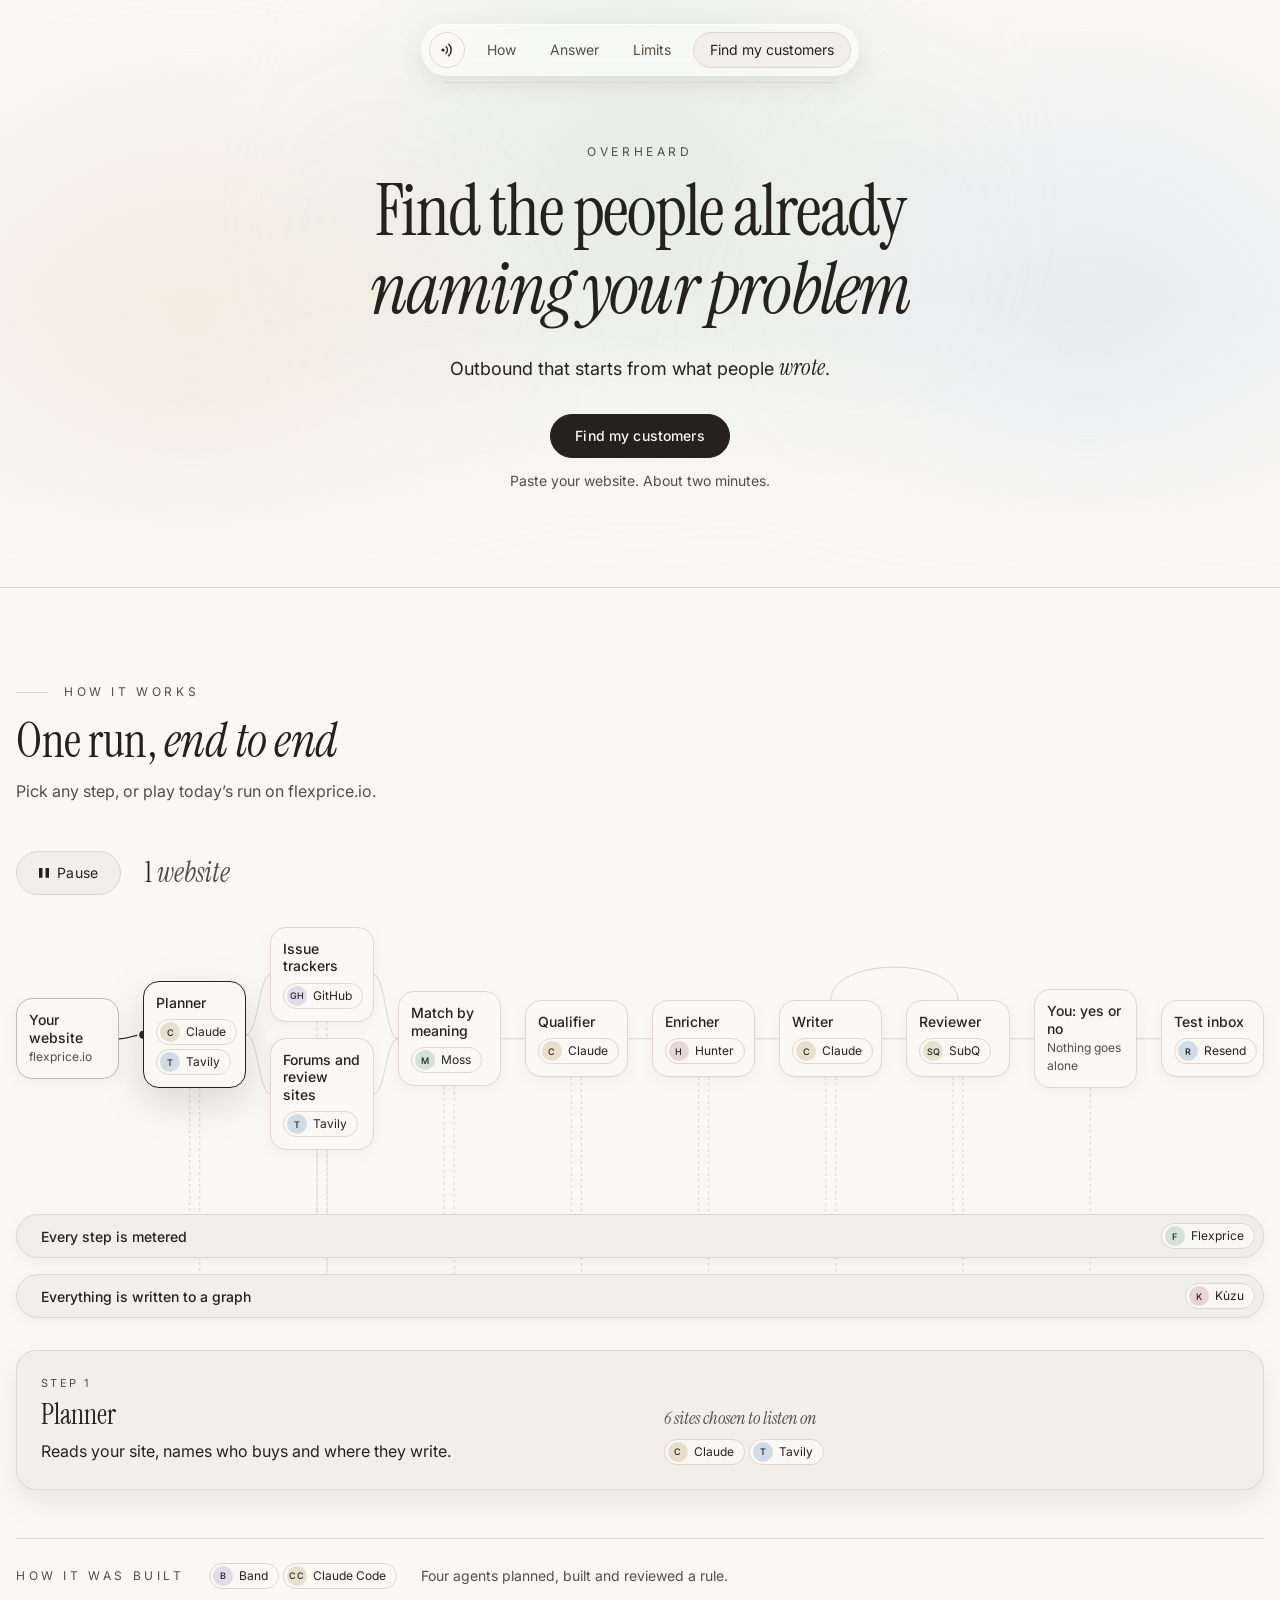
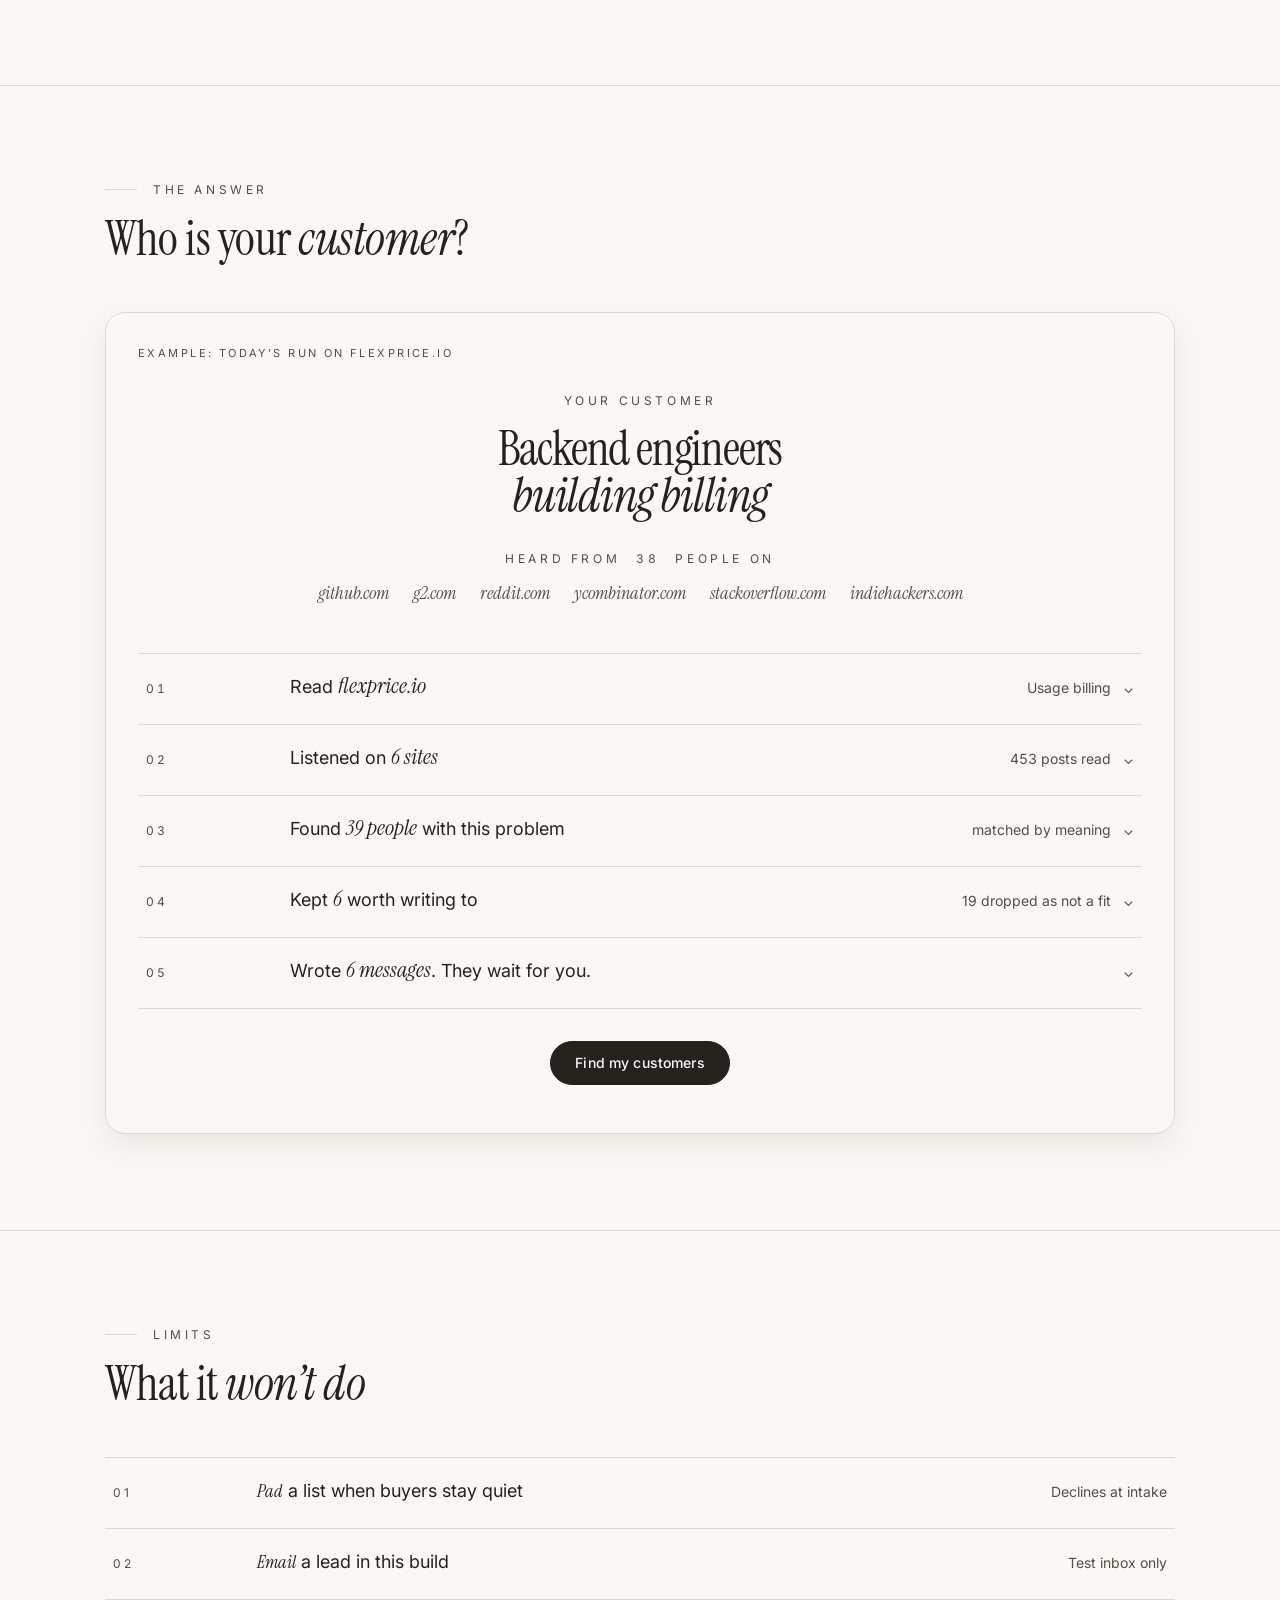
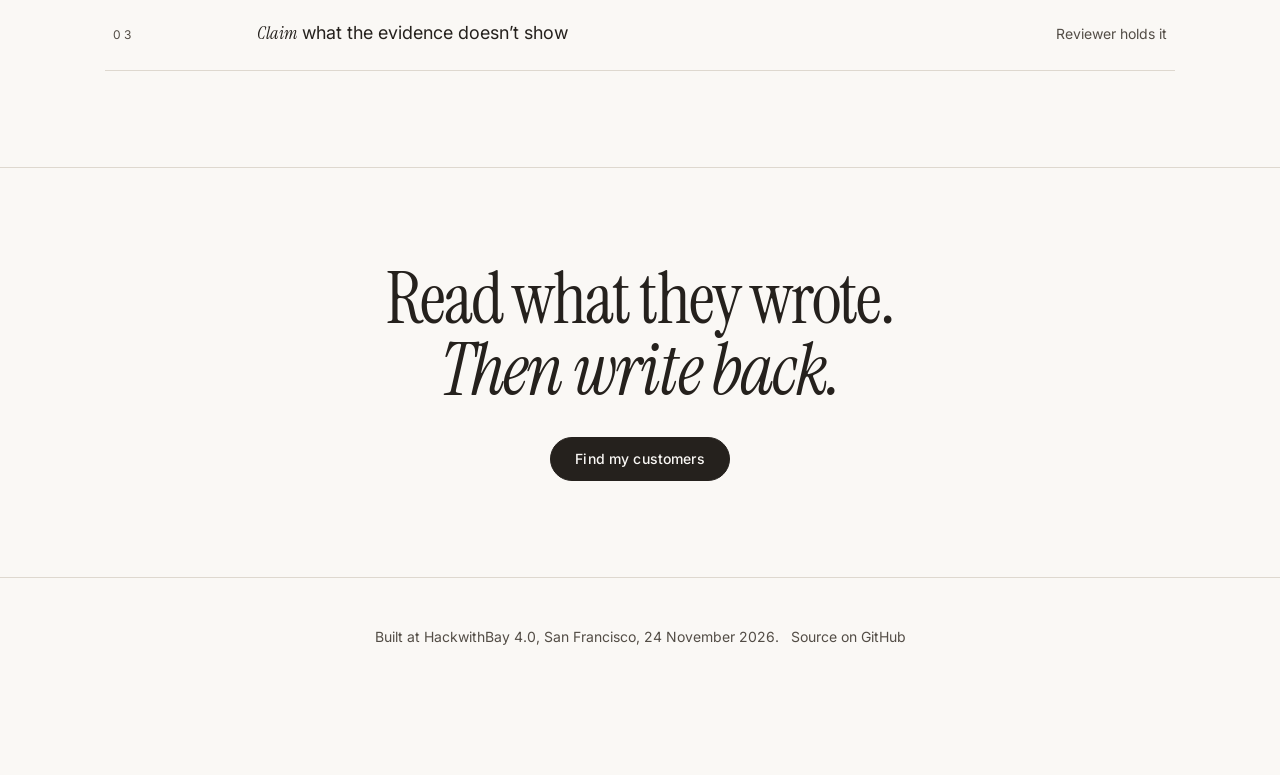
==== commit 2ae2d428: "Point links at the renamed repository Claude-Session: https://claude.ai/code/session_01CquCiMhFbJZub" ====
--- a/static/landing.html
+++ b/static/landing.html
@@ -118,6 +118,6 @@
   </div></section>
 </main>
 
-<footer class="foot"><p>Built at HackwithBay 4.0, San Francisco, <time datetime="2026-11-24">24 November 2026</time>. <a class="ul" href="https://github.com/vihuynh72/hackwithbay">Source on GitHub</a></p></footer>
+<footer class="foot"><p>Built at HackwithBay 4.0, San Francisco, <time datetime="2026-11-24">24 November 2026</time>. <a class="ul" href="https://github.com/vihuynh72/overheard">Source on GitHub</a></p></footer>
 </body>
 </html>
